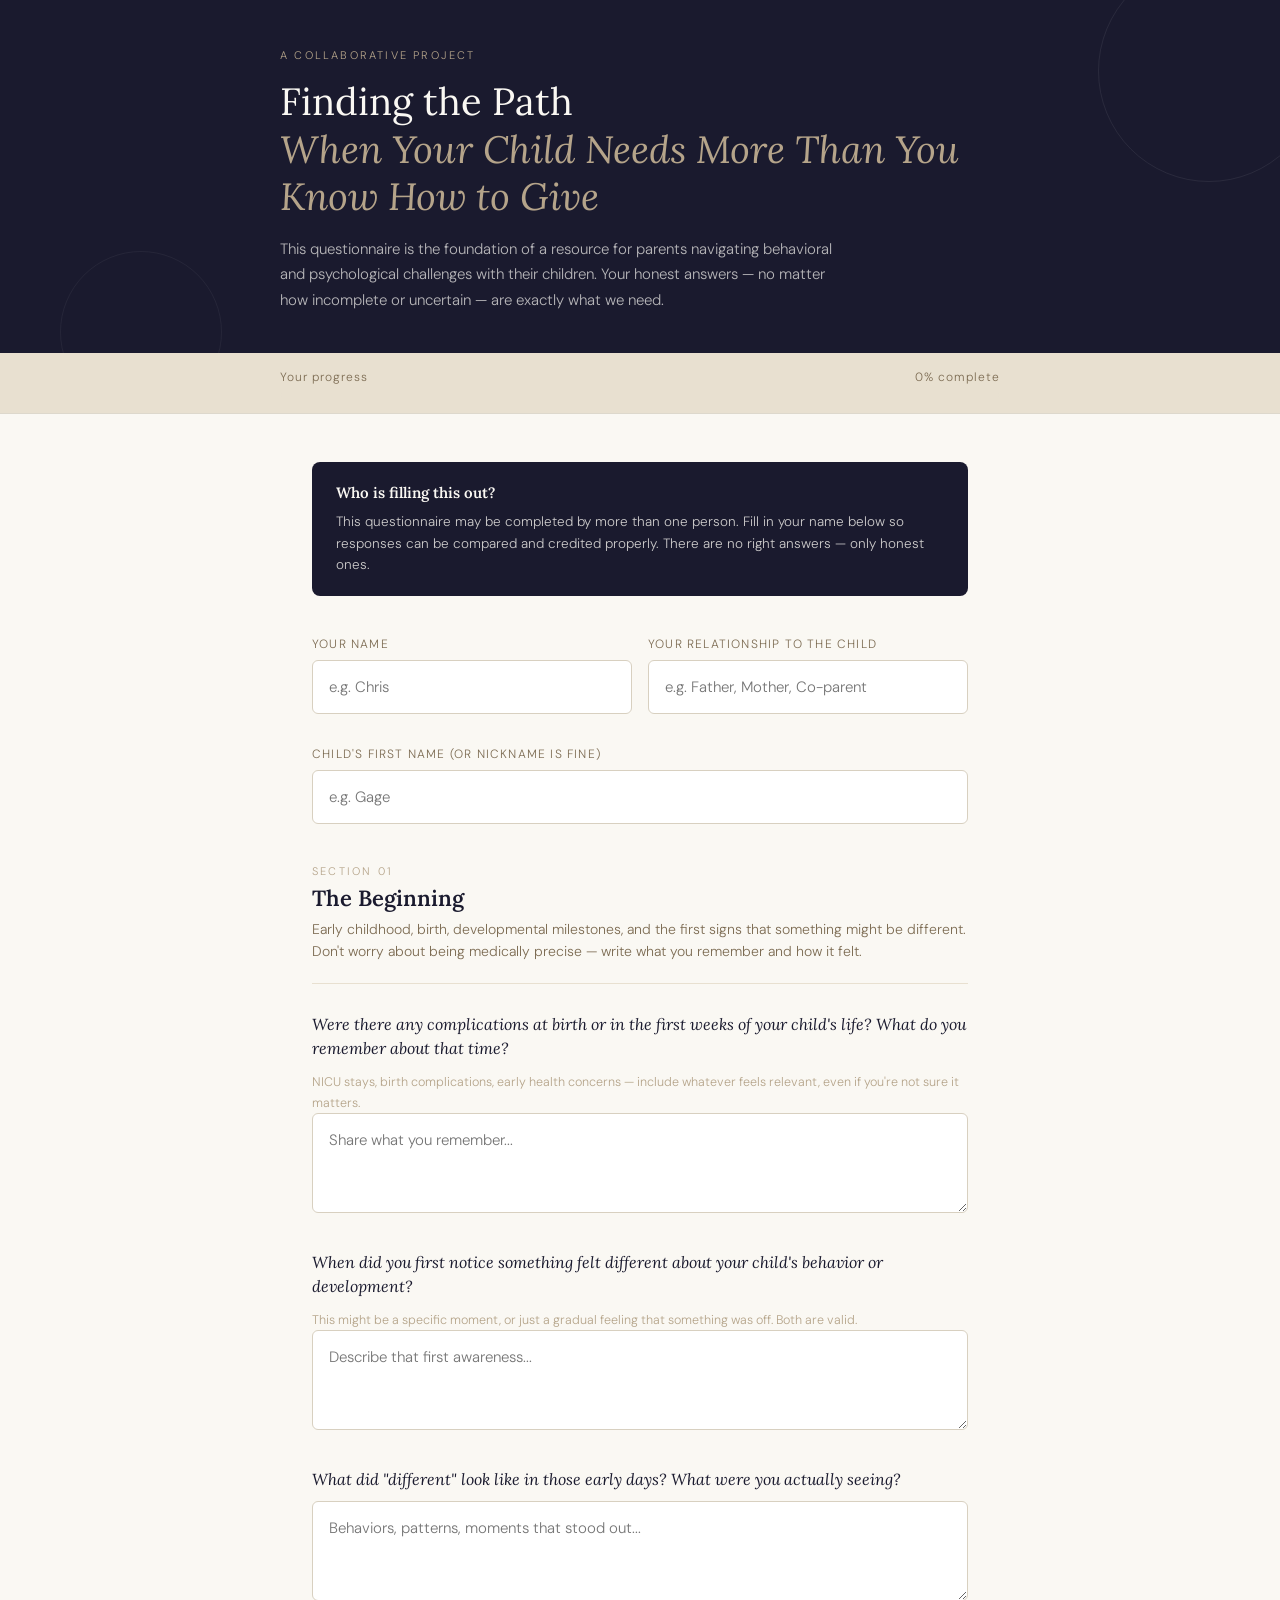
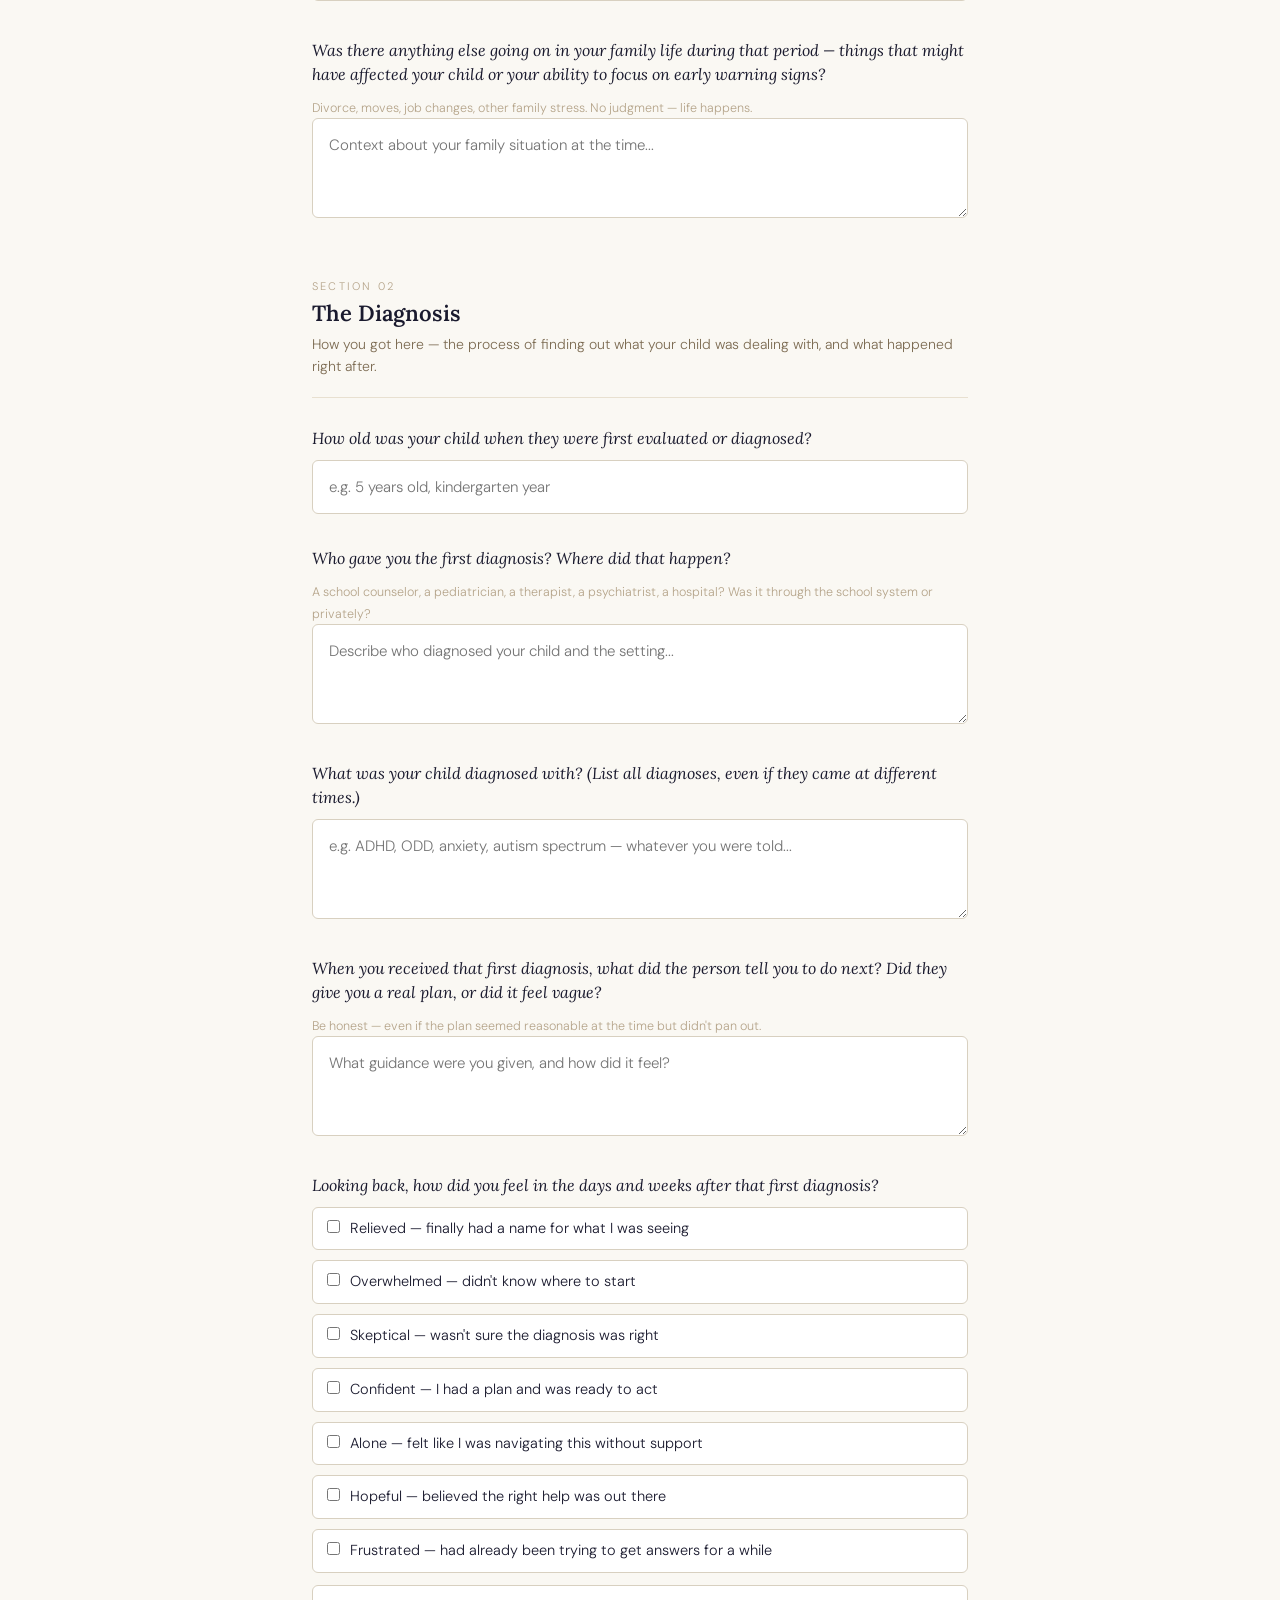
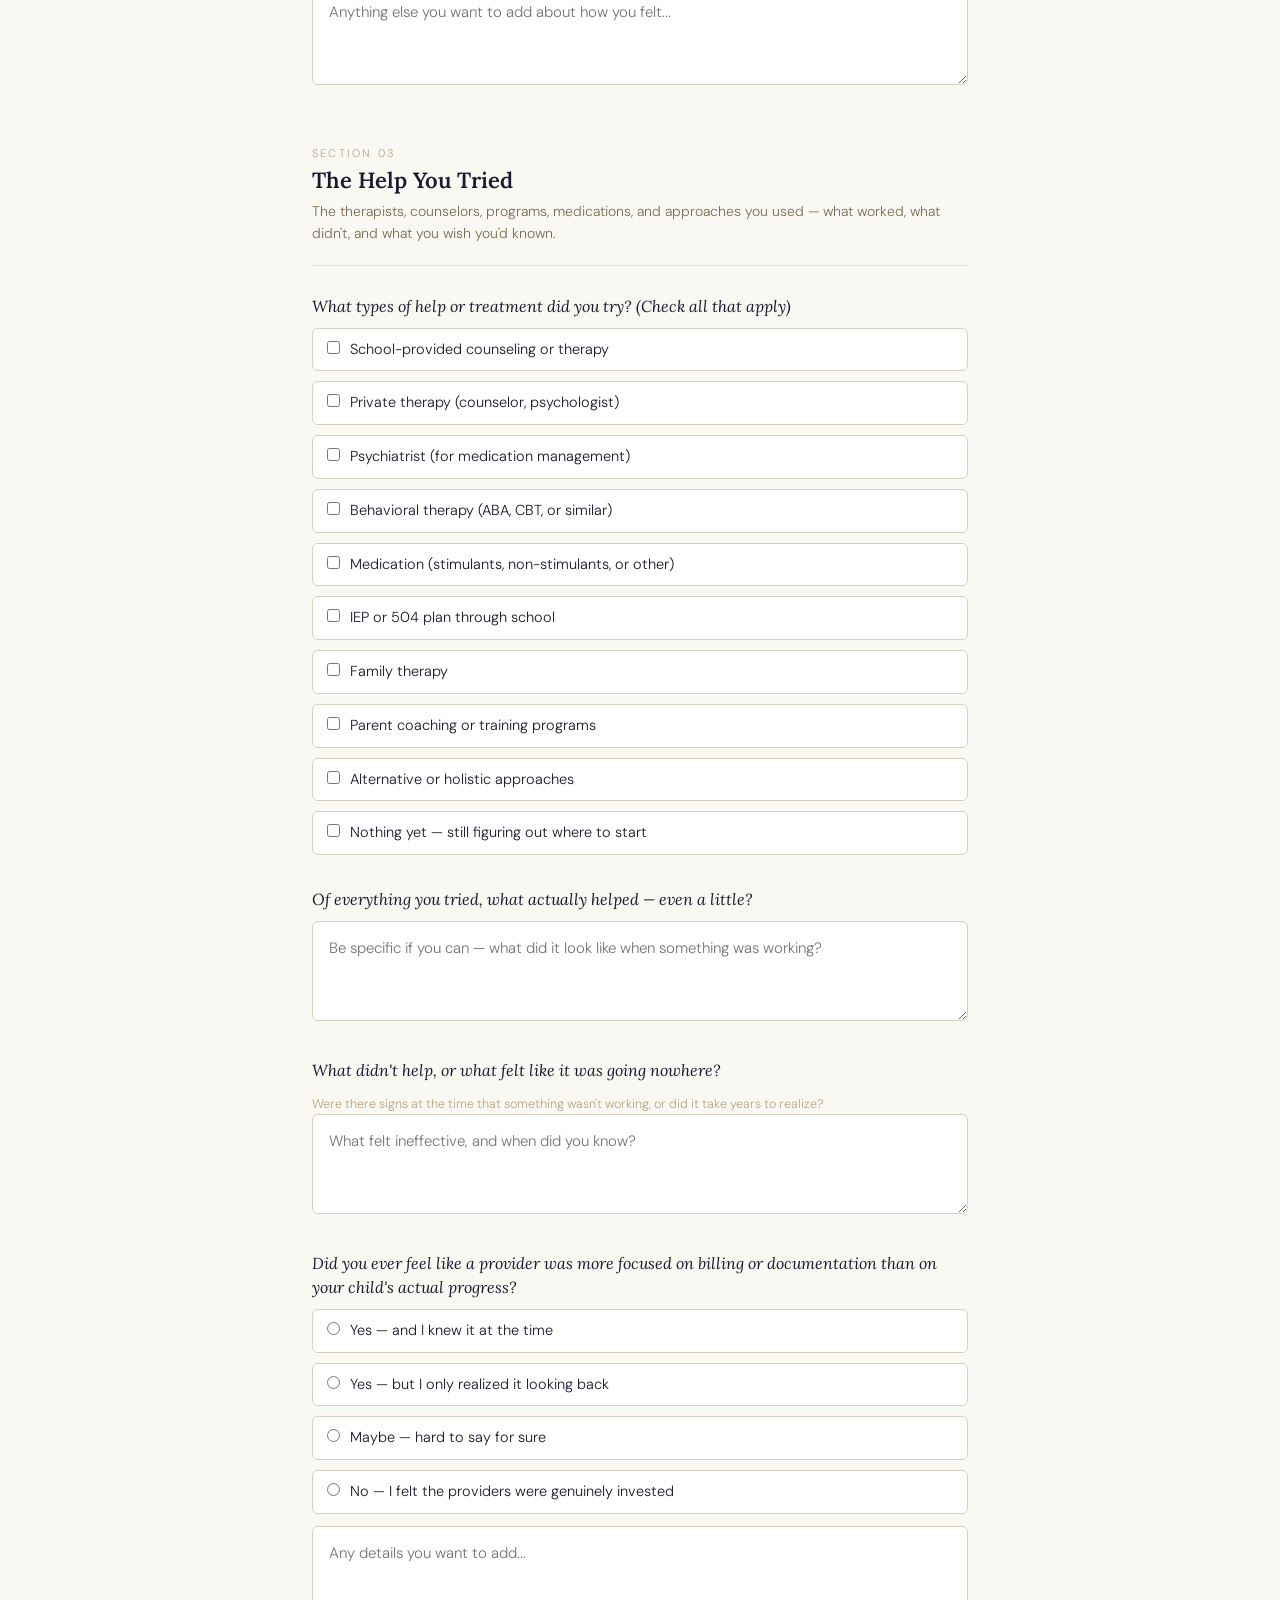
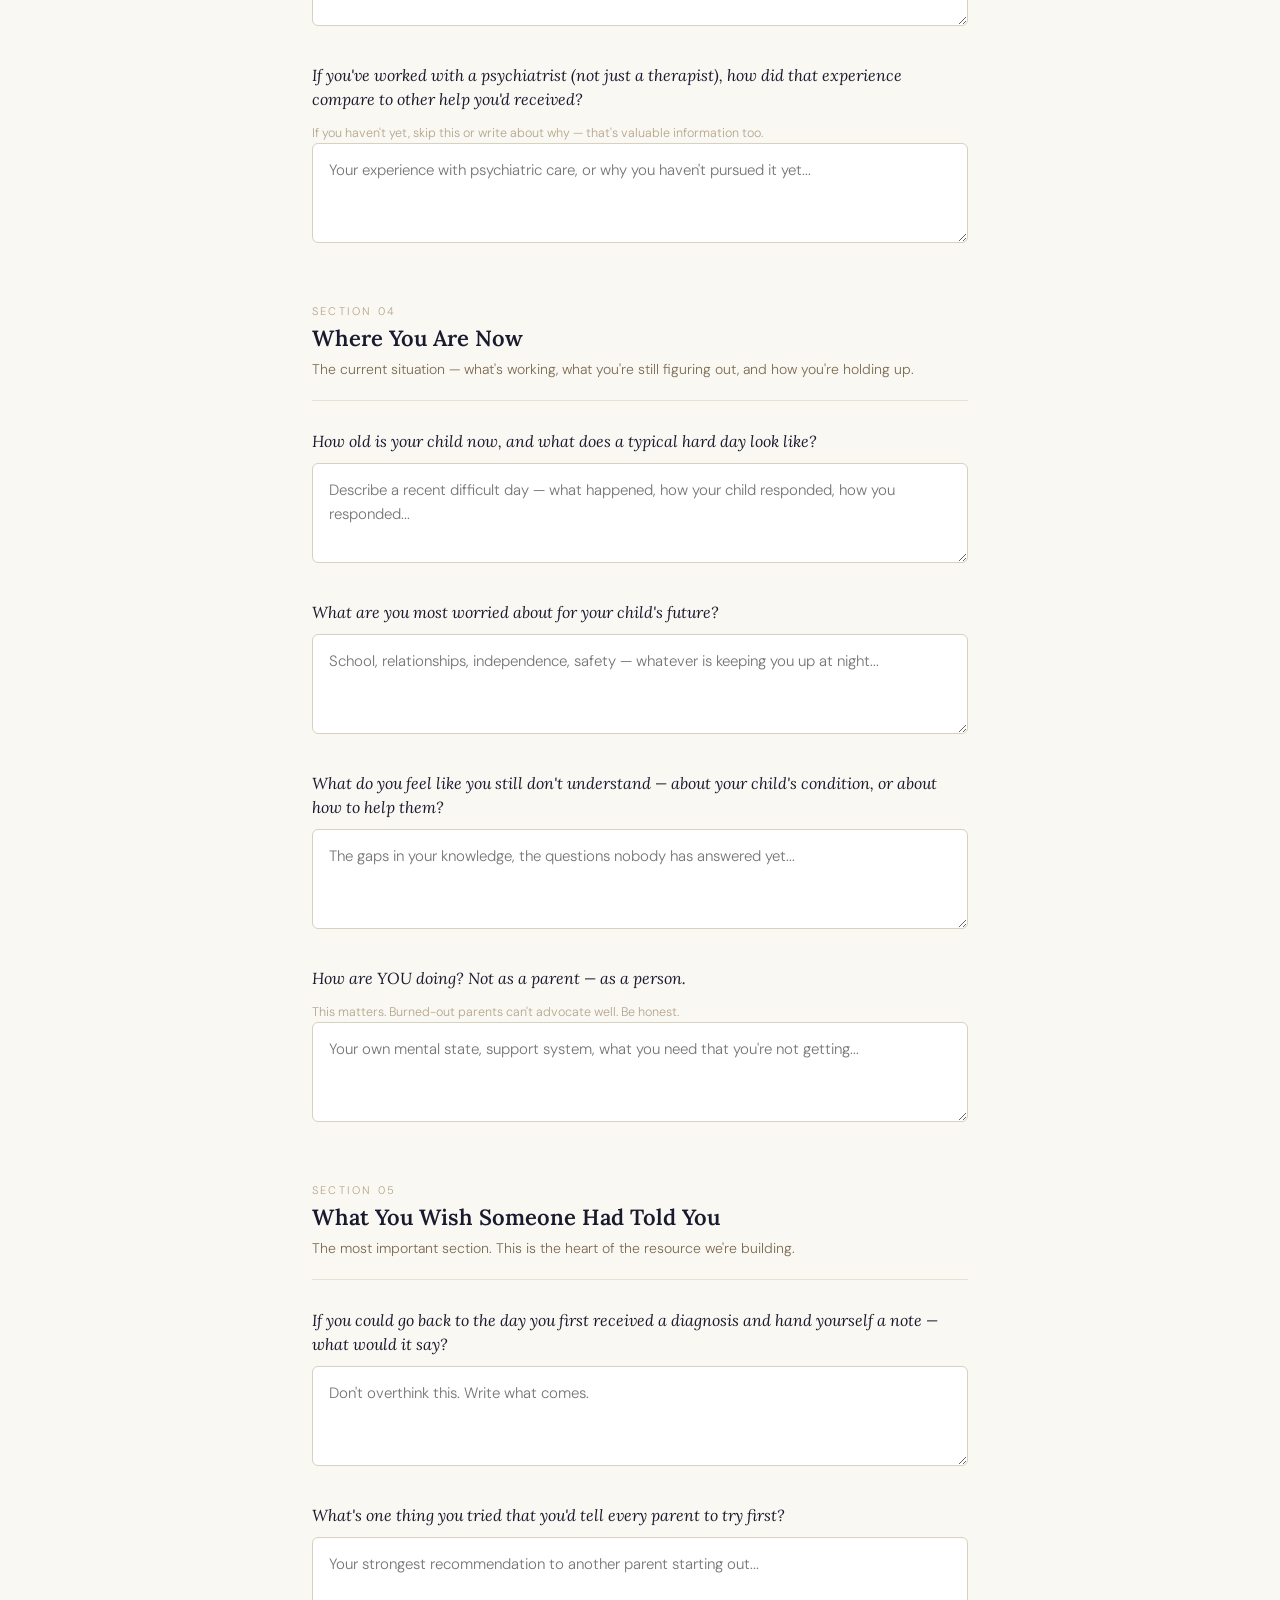
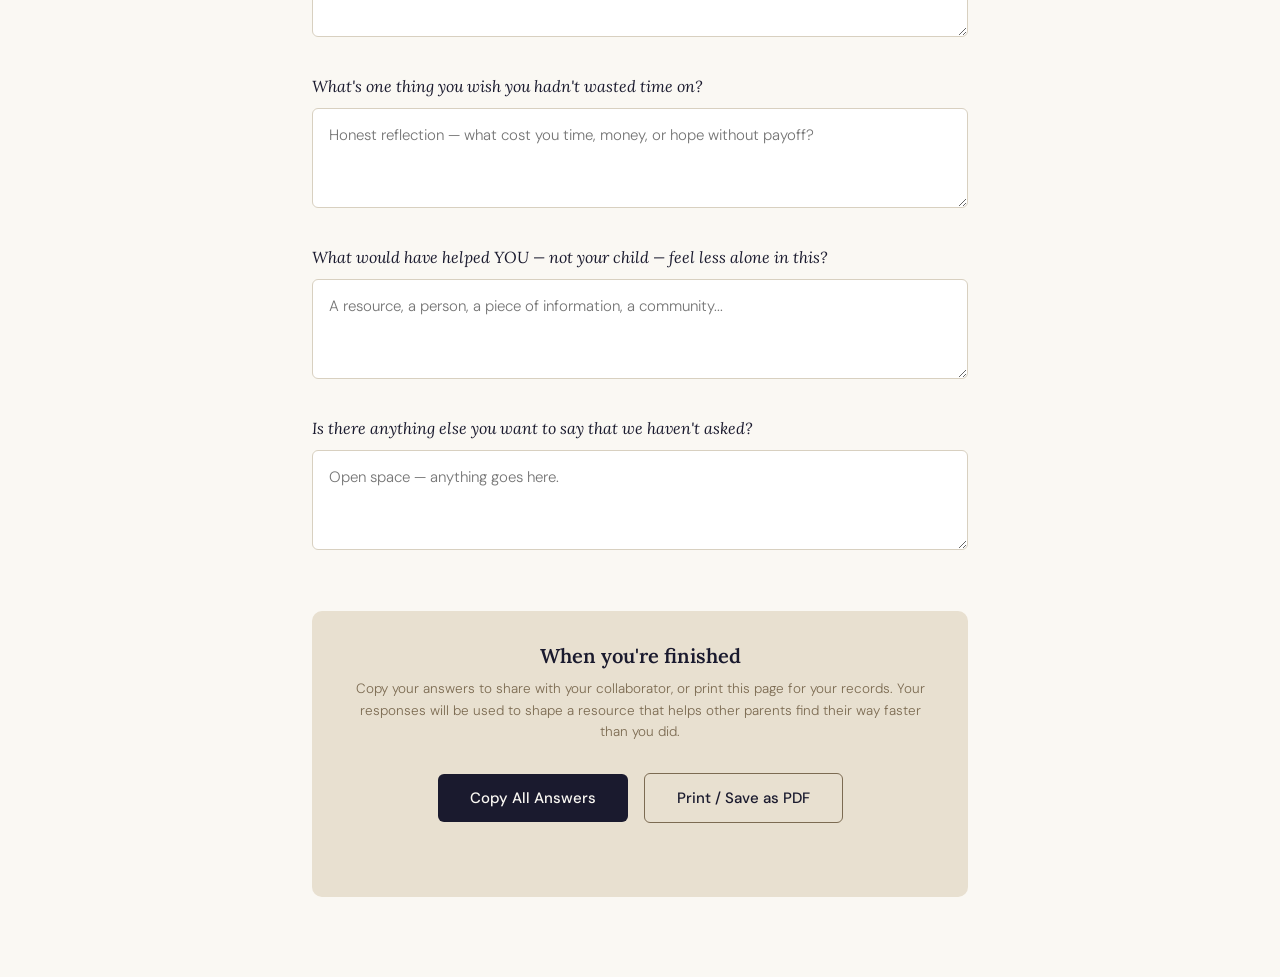
==== index.html @ 61ed4e49 "Add files via upload" ====
<!DOCTYPE html>
<html lang="en">
<head>
<meta charset="UTF-8">
<meta name="viewport" content="width=device-width, initial-scale=1.0">
<title>Finding the Path — Parent Questionnaire</title>
<link href="https://fonts.googleapis.com/css2?family=Lora:ital,wght@0,400;0,600;1,400&family=DM+Sans:wght@300;400;500&display=swap" rel="stylesheet">
<style>
  :root {
    --ink: #1a1a2e;
    --paper: #faf8f3;
    --warm: #e8e0d0;
    --accent: #7c6b52;
    --accent-light: #b5a48a;
    --soft-red: #c0614a;
    --progress-bg: #e8e0d0;
    --progress-fill: #7c6b52;
  }

  * { box-sizing: border-box; margin: 0; padding: 0; }

  body {
    background: var(--paper);
    color: var(--ink);
    font-family: 'DM Sans', sans-serif;
    font-weight: 300;
    min-height: 100vh;
    padding: 0 0 80px;
  }

  /* Header */
  .site-header {
    background: var(--ink);
    color: var(--paper);
    padding: 48px 32px 40px;
    position: relative;
    overflow: hidden;
  }
  .site-header::before {
    content: '';
    position: absolute;
    top: -40px; right: -40px;
    width: 220px; height: 220px;
    border-radius: 50%;
    border: 1px solid rgba(255,255,255,0.07);
  }
  .site-header::after {
    content: '';
    position: absolute;
    bottom: -60px; left: 60px;
    width: 160px; height: 160px;
    border-radius: 50%;
    border: 1px solid rgba(255,255,255,0.05);
  }
  .header-inner { max-width: 720px; margin: 0 auto; position: relative; z-index: 1; }
  .header-label {
    font-size: 11px;
    letter-spacing: 0.2em;
    text-transform: uppercase;
    color: var(--accent-light);
    margin-bottom: 16px;
  }
  .header-title {
    font-family: 'Lora', serif;
    font-size: clamp(26px, 5vw, 38px);
    font-weight: 400;
    line-height: 1.25;
    margin-bottom: 16px;
  }
  .header-title em {
    font-style: italic;
    color: var(--accent-light);
  }
  .header-desc {
    font-size: 15px;
    line-height: 1.7;
    color: rgba(250,248,243,0.7);
    max-width: 560px;
  }

  /* Progress bar */
  .progress-wrap {
    background: var(--warm);
    padding: 16px 32px;
    border-bottom: 1px solid #ddd8cc;
    position: sticky;
    top: 0;
    z-index: 10;
  }
  .progress-inner { max-width: 720px; margin: 0 auto; }
  .progress-label {
    font-size: 12px;
    letter-spacing: 0.08em;
    color: var(--accent);
    margin-bottom: 8px;
    display: flex;
    justify-content: space-between;
  }
  .progress-bar {
    height: 4px;
    background: var(--progress-bg);
    border-radius: 4px;
    overflow: hidden;
  }
  .progress-fill {
    height: 100%;
    background: var(--progress-fill);
    border-radius: 4px;
    transition: width 0.4s ease;
    width: 0%;
  }

  /* Main layout */
  .main { max-width: 720px; margin: 0 auto; padding: 48px 32px 0; }

  /* Section */
  .section {
    margin-bottom: 56px;
  }
  .section-number {
    font-size: 11px;
    letter-spacing: 0.2em;
    text-transform: uppercase;
    color: var(--accent-light);
    margin-bottom: 6px;
  }
  .section-title {
    font-family: 'Lora', serif;
    font-size: 22px;
    font-weight: 600;
    color: var(--ink);
    margin-bottom: 6px;
  }
  .section-desc {
    font-size: 14px;
    color: var(--accent);
    line-height: 1.6;
    margin-bottom: 28px;
    padding-bottom: 20px;
    border-bottom: 1px solid var(--warm);
  }

  /* Question */
  .question {
    margin-bottom: 32px;
  }
  .question-label {
    font-family: 'Lora', serif;
    font-size: 16px;
    font-style: italic;
    color: var(--ink);
    line-height: 1.5;
    margin-bottom: 10px;
    display: block;
  }
  .question-hint {
    font-size: 12.5px;
    color: var(--accent-light);
    margin-bottom: 10px;
    line-height: 1.5;
  }

  textarea, input[type="text"], select {
    width: 100%;
    background: white;
    border: 1px solid #d8d0c0;
    border-radius: 6px;
    padding: 14px 16px;
    font-family: 'DM Sans', sans-serif;
    font-size: 15px;
    font-weight: 300;
    color: var(--ink);
    line-height: 1.6;
    transition: border-color 0.2s, box-shadow 0.2s;
    outline: none;
    resize: vertical;
  }
  textarea:focus, input[type="text"]:focus, select:focus {
    border-color: var(--accent);
    box-shadow: 0 0 0 3px rgba(124,107,82,0.12);
  }
  textarea { min-height: 100px; }

  .radio-group, .check-group {
    display: flex;
    flex-direction: column;
    gap: 10px;
  }
  .radio-group label, .check-group label {
    display: flex;
    align-items: flex-start;
    gap: 10px;
    font-size: 14.5px;
    line-height: 1.5;
    cursor: pointer;
    color: var(--ink);
    padding: 10px 14px;
    border: 1px solid #d8d0c0;
    border-radius: 6px;
    background: white;
    transition: border-color 0.2s, background 0.2s;
  }
  .radio-group label:hover, .check-group label:hover {
    border-color: var(--accent);
    background: #fdf9f4;
  }
  .radio-group input, .check-group input {
    margin-top: 2px;
    accent-color: var(--accent);
    flex-shrink: 0;
    width: auto;
  }

  /* Who fills this out */
  .respondent-banner {
    background: var(--ink);
    color: var(--paper);
    border-radius: 8px;
    padding: 20px 24px;
    margin-bottom: 40px;
  }
  .respondent-banner p {
    font-size: 13.5px;
    line-height: 1.6;
    opacity: 0.8;
    margin-top: 8px;
  }
  .respondent-banner strong {
    font-size: 15px;
    font-family: 'Lora', serif;
    font-weight: 600;
    opacity: 1;
  }

  /* Divider */
  .divider {
    border: none;
    border-top: 1px solid var(--warm);
    margin: 40px 0;
  }

  /* Submit area */
  .submit-area {
    background: var(--warm);
    border-radius: 10px;
    padding: 32px;
    text-align: center;
    margin-top: 48px;
  }
  .submit-area h3 {
    font-family: 'Lora', serif;
    font-size: 20px;
    margin-bottom: 10px;
    font-weight: 600;
  }
  .submit-area p {
    font-size: 13.5px;
    color: var(--accent);
    line-height: 1.6;
    margin-bottom: 24px;
  }
  .btn-copy {
    background: var(--ink);
    color: var(--paper);
    border: none;
    border-radius: 6px;
    padding: 14px 32px;
    font-family: 'DM Sans', sans-serif;
    font-size: 15px;
    font-weight: 500;
    cursor: pointer;
    transition: opacity 0.2s;
    margin: 6px;
  }
  .btn-copy:hover { opacity: 0.85; }
  .btn-print {
    background: transparent;
    color: var(--ink);
    border: 1px solid var(--accent);
    border-radius: 6px;
    padding: 14px 32px;
    font-family: 'DM Sans', sans-serif;
    font-size: 15px;
    font-weight: 500;
    cursor: pointer;
    transition: background 0.2s;
    margin: 6px;
  }
  .btn-print:hover { background: var(--warm); }

  .copy-status {
    margin-top: 16px;
    font-size: 13px;
    color: var(--accent);
    min-height: 20px;
    transition: opacity 0.3s;
  }

  /* Name field at top */
  .name-row {
    display: grid;
    grid-template-columns: 1fr 1fr;
    gap: 16px;
    margin-bottom: 32px;
  }
  @media (max-width: 540px) {
    .name-row { grid-template-columns: 1fr; }
    .site-header, .main { padding-left: 20px; padding-right: 20px; }
    .progress-wrap { padding-left: 20px; padding-right: 20px; }
  }

  .field-label {
    font-size: 12px;
    letter-spacing: 0.1em;
    text-transform: uppercase;
    color: var(--accent);
    margin-bottom: 8px;
    display: block;
  }

  @media print {
    .progress-wrap, .submit-area, .btn-copy, .btn-print { display: none; }
    body { background: white; }
    textarea, input, select { border: 1px solid #ccc; }
  }
</style>
</head>
<body>

<header class="site-header">
  <div class="header-inner">
    <div class="header-label">A collaborative project</div>
    <h1 class="header-title">Finding the Path<br><em>When Your Child Needs More Than You Know How to Give</em></h1>
    <p class="header-desc">This questionnaire is the foundation of a resource for parents navigating behavioral and psychological challenges with their children. Your honest answers — no matter how incomplete or uncertain — are exactly what we need.</p>
  </div>
</header>

<div class="progress-wrap">
  <div class="progress-inner">
    <div class="progress-label">
      <span>Your progress</span>
      <span id="pct">0% complete</span>
    </div>
    <div class="progress-bar"><div class="progress-fill" id="progressFill"></div></div>
  </div>
</div>

<main class="main">

  <div class="respondent-banner">
    <strong>Who is filling this out?</strong>
    <p>This questionnaire may be completed by more than one person. Fill in your name below so responses can be compared and credited properly. There are no right answers — only honest ones.</p>
  </div>

  <div class="name-row">
    <div>
      <label class="field-label" for="resp-name">Your name</label>
      <input type="text" id="resp-name" placeholder="e.g. Chris">
    </div>
    <div>
      <label class="field-label" for="resp-relation">Your relationship to the child</label>
      <input type="text" id="resp-relation" placeholder="e.g. Father, Mother, Co-parent">
    </div>
  </div>
  <div style="margin-bottom: 40px;">
    <label class="field-label" for="child-name">Child's first name (or nickname is fine)</label>
    <input type="text" id="child-name" placeholder="e.g. Gage">
  </div>

  <!-- SECTION 1 -->
  <div class="section">
    <div class="section-number">Section 01</div>
    <div class="section-title">The Beginning</div>
    <div class="section-desc">Early childhood, birth, developmental milestones, and the first signs that something might be different. Don't worry about being medically precise — write what you remember and how it felt.</div>

    <div class="question">
      <label class="question-label">Were there any complications at birth or in the first weeks of your child's life? What do you remember about that time?</label>
      <span class="question-hint">NICU stays, birth complications, early health concerns — include whatever feels relevant, even if you're not sure it matters.</span>
      <textarea placeholder="Share what you remember..."></textarea>
    </div>

    <div class="question">
      <label class="question-label">When did you first notice something felt different about your child's behavior or development?</label>
      <span class="question-hint">This might be a specific moment, or just a gradual feeling that something was off. Both are valid.</span>
      <textarea placeholder="Describe that first awareness..."></textarea>
    </div>

    <div class="question">
      <label class="question-label">What did "different" look like in those early days? What were you actually seeing?</label>
      <textarea placeholder="Behaviors, patterns, moments that stood out..."></textarea>
    </div>

    <div class="question">
      <label class="question-label">Was there anything else going on in your family life during that period — things that might have affected your child or your ability to focus on early warning signs?</label>
      <span class="question-hint">Divorce, moves, job changes, other family stress. No judgment — life happens.</span>
      <textarea placeholder="Context about your family situation at the time..."></textarea>
    </div>
  </div>

  <!-- SECTION 2 -->
  <div class="section">
    <div class="section-number">Section 02</div>
    <div class="section-title">The Diagnosis</div>
    <div class="section-desc">How you got here — the process of finding out what your child was dealing with, and what happened right after.</div>

    <div class="question">
      <label class="question-label">How old was your child when they were first evaluated or diagnosed?</label>
      <input type="text" placeholder="e.g. 5 years old, kindergarten year">
    </div>

    <div class="question">
      <label class="question-label">Who gave you the first diagnosis? Where did that happen?</label>
      <span class="question-hint">A school counselor, a pediatrician, a therapist, a psychiatrist, a hospital? Was it through the school system or privately?</span>
      <textarea placeholder="Describe who diagnosed your child and the setting..."></textarea>
    </div>

    <div class="question">
      <label class="question-label">What was your child diagnosed with? (List all diagnoses, even if they came at different times.)</label>
      <textarea placeholder="e.g. ADHD, ODD, anxiety, autism spectrum — whatever you were told..."></textarea>
    </div>

    <div class="question">
      <label class="question-label">When you received that first diagnosis, what did the person tell you to do next? Did they give you a real plan, or did it feel vague?</label>
      <span class="question-hint">Be honest — even if the plan seemed reasonable at the time but didn't pan out.</span>
      <textarea placeholder="What guidance were you given, and how did it feel?"></textarea>
    </div>

    <div class="question">
      <label class="question-label">Looking back, how did you feel in the days and weeks after that first diagnosis?</label>
      <div class="check-group">
        <label><input type="checkbox"> Relieved — finally had a name for what I was seeing</label>
        <label><input type="checkbox"> Overwhelmed — didn't know where to start</label>
        <label><input type="checkbox"> Skeptical — wasn't sure the diagnosis was right</label>
        <label><input type="checkbox"> Confident — I had a plan and was ready to act</label>
        <label><input type="checkbox"> Alone — felt like I was navigating this without support</label>
        <label><input type="checkbox"> Hopeful — believed the right help was out there</label>
        <label><input type="checkbox"> Frustrated — had already been trying to get answers for a while</label>
      </div>
      <div style="margin-top: 12px;">
        <textarea placeholder="Anything else you want to add about how you felt..."></textarea>
      </div>
    </div>
  </div>

  <!-- SECTION 3 -->
  <div class="section">
    <div class="section-number">Section 03</div>
    <div class="section-title">The Help You Tried</div>
    <div class="section-desc">The therapists, counselors, programs, medications, and approaches you used — what worked, what didn't, and what you wish you'd known.</div>

    <div class="question">
      <label class="question-label">What types of help or treatment did you try? (Check all that apply)</label>
      <div class="check-group">
        <label><input type="checkbox"> School-provided counseling or therapy</label>
        <label><input type="checkbox"> Private therapy (counselor, psychologist)</label>
        <label><input type="checkbox"> Psychiatrist (for medication management)</label>
        <label><input type="checkbox"> Behavioral therapy (ABA, CBT, or similar)</label>
        <label><input type="checkbox"> Medication (stimulants, non-stimulants, or other)</label>
        <label><input type="checkbox"> IEP or 504 plan through school</label>
        <label><input type="checkbox"> Family therapy</label>
        <label><input type="checkbox"> Parent coaching or training programs</label>
        <label><input type="checkbox"> Alternative or holistic approaches</label>
        <label><input type="checkbox"> Nothing yet — still figuring out where to start</label>
      </div>
    </div>

    <div class="question">
      <label class="question-label">Of everything you tried, what actually helped — even a little?</label>
      <textarea placeholder="Be specific if you can — what did it look like when something was working?"></textarea>
    </div>

    <div class="question">
      <label class="question-label">What didn't help, or what felt like it was going nowhere?</label>
      <span class="question-hint">Were there signs at the time that something wasn't working, or did it take years to realize?</span>
      <textarea placeholder="What felt ineffective, and when did you know?"></textarea>
    </div>

    <div class="question">
      <label class="question-label">Did you ever feel like a provider was more focused on billing or documentation than on your child's actual progress?</label>
      <div class="radio-group">
        <label><input type="radio" name="billing"> Yes — and I knew it at the time</label>
        <label><input type="radio" name="billing"> Yes — but I only realized it looking back</label>
        <label><input type="radio" name="billing"> Maybe — hard to say for sure</label>
        <label><input type="radio" name="billing"> No — I felt the providers were genuinely invested</label>
      </div>
      <div style="margin-top: 12px;">
        <textarea placeholder="Any details you want to add..."></textarea>
      </div>
    </div>

    <div class="question">
      <label class="question-label">If you've worked with a psychiatrist (not just a therapist), how did that experience compare to other help you'd received?</label>
      <span class="question-hint">If you haven't yet, skip this or write about why — that's valuable information too.</span>
      <textarea placeholder="Your experience with psychiatric care, or why you haven't pursued it yet..."></textarea>
    </div>
  </div>

  <!-- SECTION 4 -->
  <div class="section">
    <div class="section-number">Section 04</div>
    <div class="section-title">Where You Are Now</div>
    <div class="section-desc">The current situation — what's working, what you're still figuring out, and how you're holding up.</div>

    <div class="question">
      <label class="question-label">How old is your child now, and what does a typical hard day look like?</label>
      <textarea placeholder="Describe a recent difficult day — what happened, how your child responded, how you responded..."></textarea>
    </div>

    <div class="question">
      <label class="question-label">What are you most worried about for your child's future?</label>
      <textarea placeholder="School, relationships, independence, safety — whatever is keeping you up at night..."></textarea>
    </div>

    <div class="question">
      <label class="question-label">What do you feel like you still don't understand — about your child's condition, or about how to help them?</label>
      <textarea placeholder="The gaps in your knowledge, the questions nobody has answered yet..."></textarea>
    </div>

    <div class="question">
      <label class="question-label">How are YOU doing? Not as a parent — as a person.</label>
      <span class="question-hint">This matters. Burned-out parents can't advocate well. Be honest.</span>
      <textarea placeholder="Your own mental state, support system, what you need that you're not getting..."></textarea>
    </div>
  </div>

  <!-- SECTION 5 -->
  <div class="section">
    <div class="section-number">Section 05</div>
    <div class="section-title">What You Wish Someone Had Told You</div>
    <div class="section-desc">The most important section. This is the heart of the resource we're building.</div>

    <div class="question">
      <label class="question-label">If you could go back to the day you first received a diagnosis and hand yourself a note — what would it say?</label>
      <textarea placeholder="Don't overthink this. Write what comes."></textarea>
    </div>

    <div class="question">
      <label class="question-label">What's one thing you tried that you'd tell every parent to try first?</label>
      <textarea placeholder="Your strongest recommendation to another parent starting out..."></textarea>
    </div>

    <div class="question">
      <label class="question-label">What's one thing you wish you hadn't wasted time on?</label>
      <textarea placeholder="Honest reflection — what cost you time, money, or hope without payoff?"></textarea>
    </div>

    <div class="question">
      <label class="question-label">What would have helped YOU — not your child — feel less alone in this?</label>
      <textarea placeholder="A resource, a person, a piece of information, a community..."></textarea>
    </div>

    <div class="question">
      <label class="question-label">Is there anything else you want to say that we haven't asked?</label>
      <textarea placeholder="Open space — anything goes here."></textarea>
    </div>
  </div>

  <!-- Submit -->
  <div class="submit-area">
    <h3>When you're finished</h3>
    <p>Copy your answers to share with your collaborator, or print this page for your records. Your responses will be used to shape a resource that helps other parents find their way faster than you did.</p>
    <button class="btn-copy" onclick="copyAnswers()">Copy All Answers</button>
    <button class="btn-print" onclick="window.print()">Print / Save as PDF</button>
    <div class="copy-status" id="copyStatus"></div>
  </div>

</main>

<script>
  // Progress tracking
  function updateProgress() {
    const all = document.querySelectorAll('textarea, input[type="text"]');
    let filled = 0;
    all.forEach(el => { if (el.value.trim().length > 2) filled++; });
    const checks = document.querySelectorAll('input[type="checkbox"]:checked, input[type="radio"]:checked');
    filled += checks.length;
    const total = all.length + document.querySelectorAll('input[type="checkbox"], input[type="radio"]').length * 0.2;
    const pct = Math.min(100, Math.round((filled / all.length) * 100));
    document.getElementById('progressFill').style.width = pct + '%';
    document.getElementById('pct').textContent = pct + '% complete';
  }

  document.addEventListener('input', updateProgress);
  document.addEventListener('change', updateProgress);

  // Copy answers
  function copyAnswers() {
    const name = document.getElementById('resp-name').value || 'Respondent';
    const child = document.getElementById('child-name').value || 'Child';
    let out = `FINDING THE PATH — QUESTIONNAIRE RESPONSES\n`;
    out += `Completed by: ${name} | Child: ${child}\n`;
    out += `Date: ${new Date().toLocaleDateString()}\n`;
    out += `${'─'.repeat(50)}\n\n`;

    const sections = document.querySelectorAll('.section');
    sections.forEach(sec => {
      const title = sec.querySelector('.section-title');
      if (title) out += `\n== ${title.textContent.toUpperCase()} ==\n\n`;
      const questions = sec.querySelectorAll('.question');
      questions.forEach(q => {
        const label = q.querySelector('.question-label');
        if (label) out += `Q: ${label.textContent.trim()}\n`;
        const ta = q.querySelector('textarea');
        if (ta && ta.value.trim()) out += `A: ${ta.value.trim()}\n`;
        const inp = q.querySelector('input[type="text"]');
        if (inp && inp.value.trim()) out += `A: ${inp.value.trim()}\n`;
        const checked = q.querySelectorAll('input:checked');
        if (checked.length) {
          out += `A: `;
          checked.forEach((c, i) => {
            out += (i > 0 ? ', ' : '') + c.parentElement.textContent.trim();
          });
          out += '\n';
        }
        out += '\n';
      });
    });

    navigator.clipboard.writeText(out).then(() => {
      const st = document.getElementById('copyStatus');
      st.textContent = '✓ Answers copied to clipboard. Paste into an email or document to share.';
      setTimeout(() => { st.textContent = ''; }, 5000);
    }).catch(() => {
      document.getElementById('copyStatus').textContent = 'Could not copy automatically — try printing instead.';
    });
  }
</script>
</body>
</html>
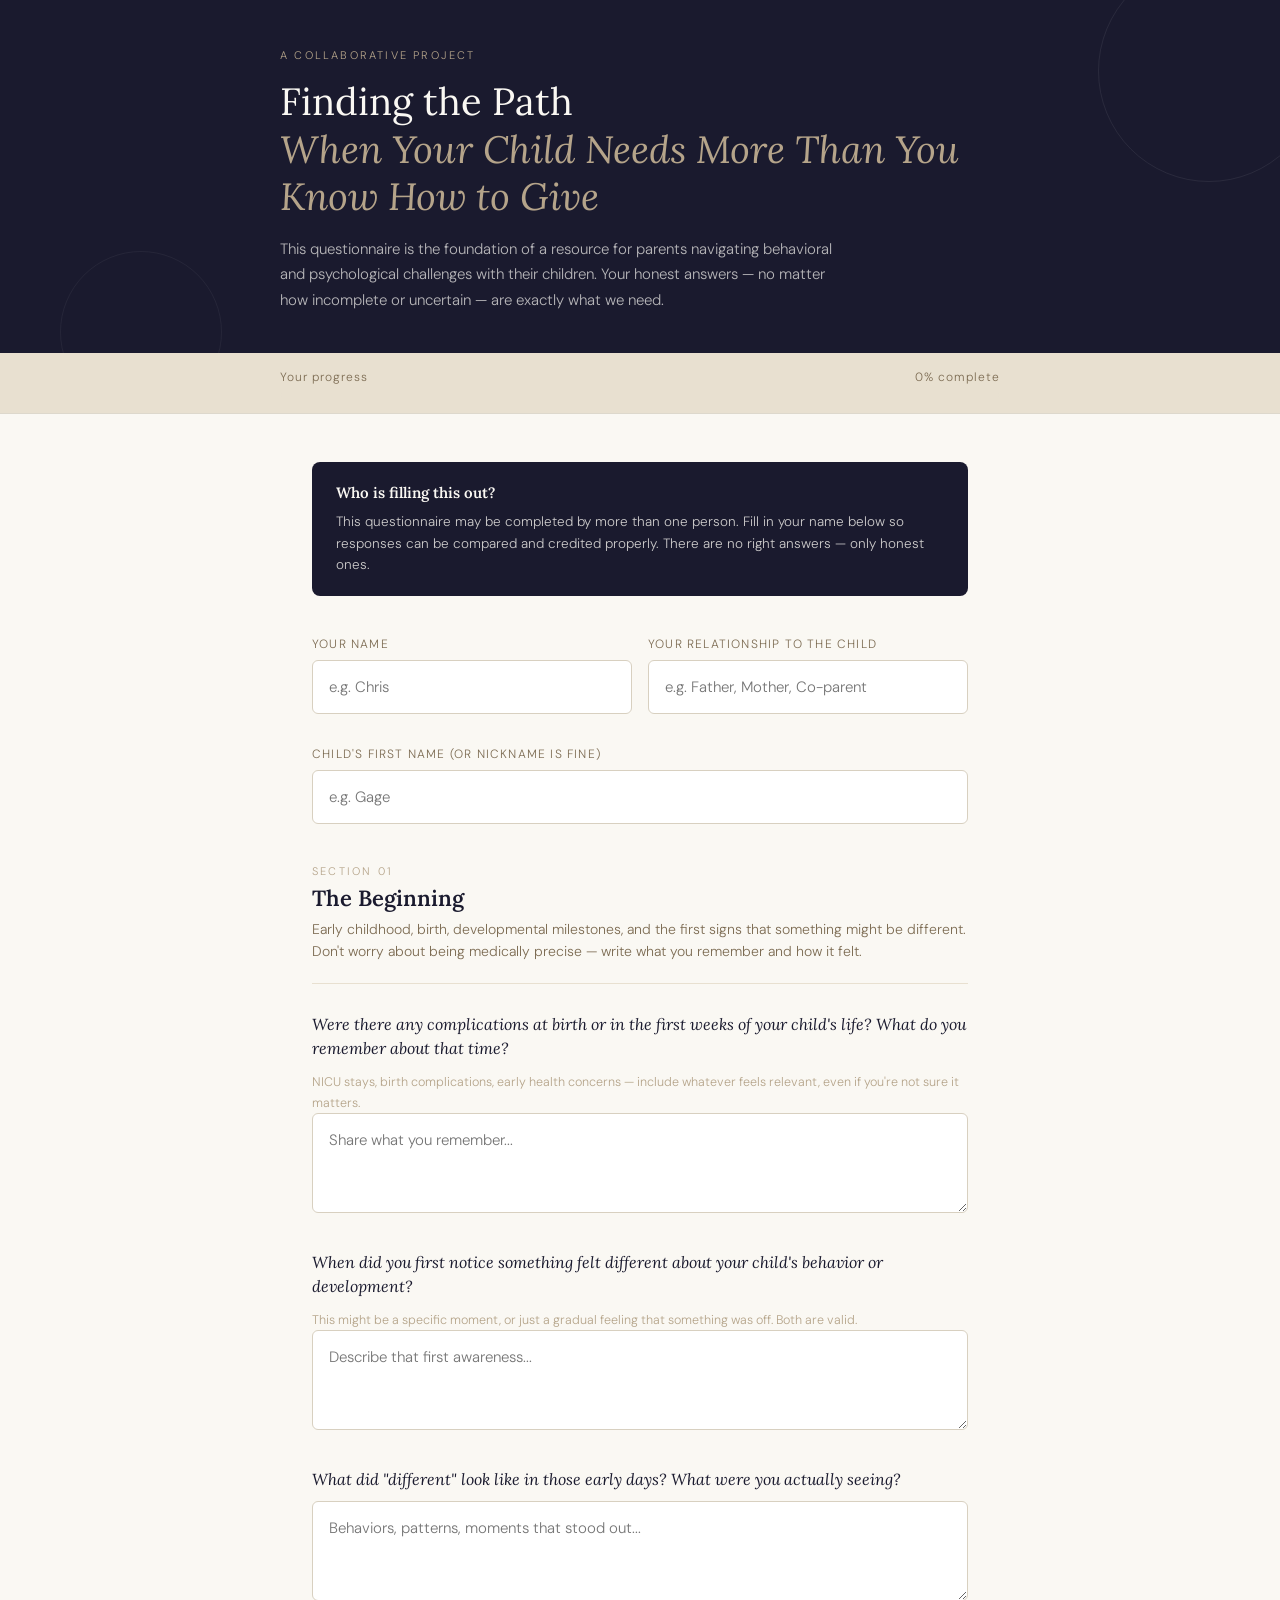
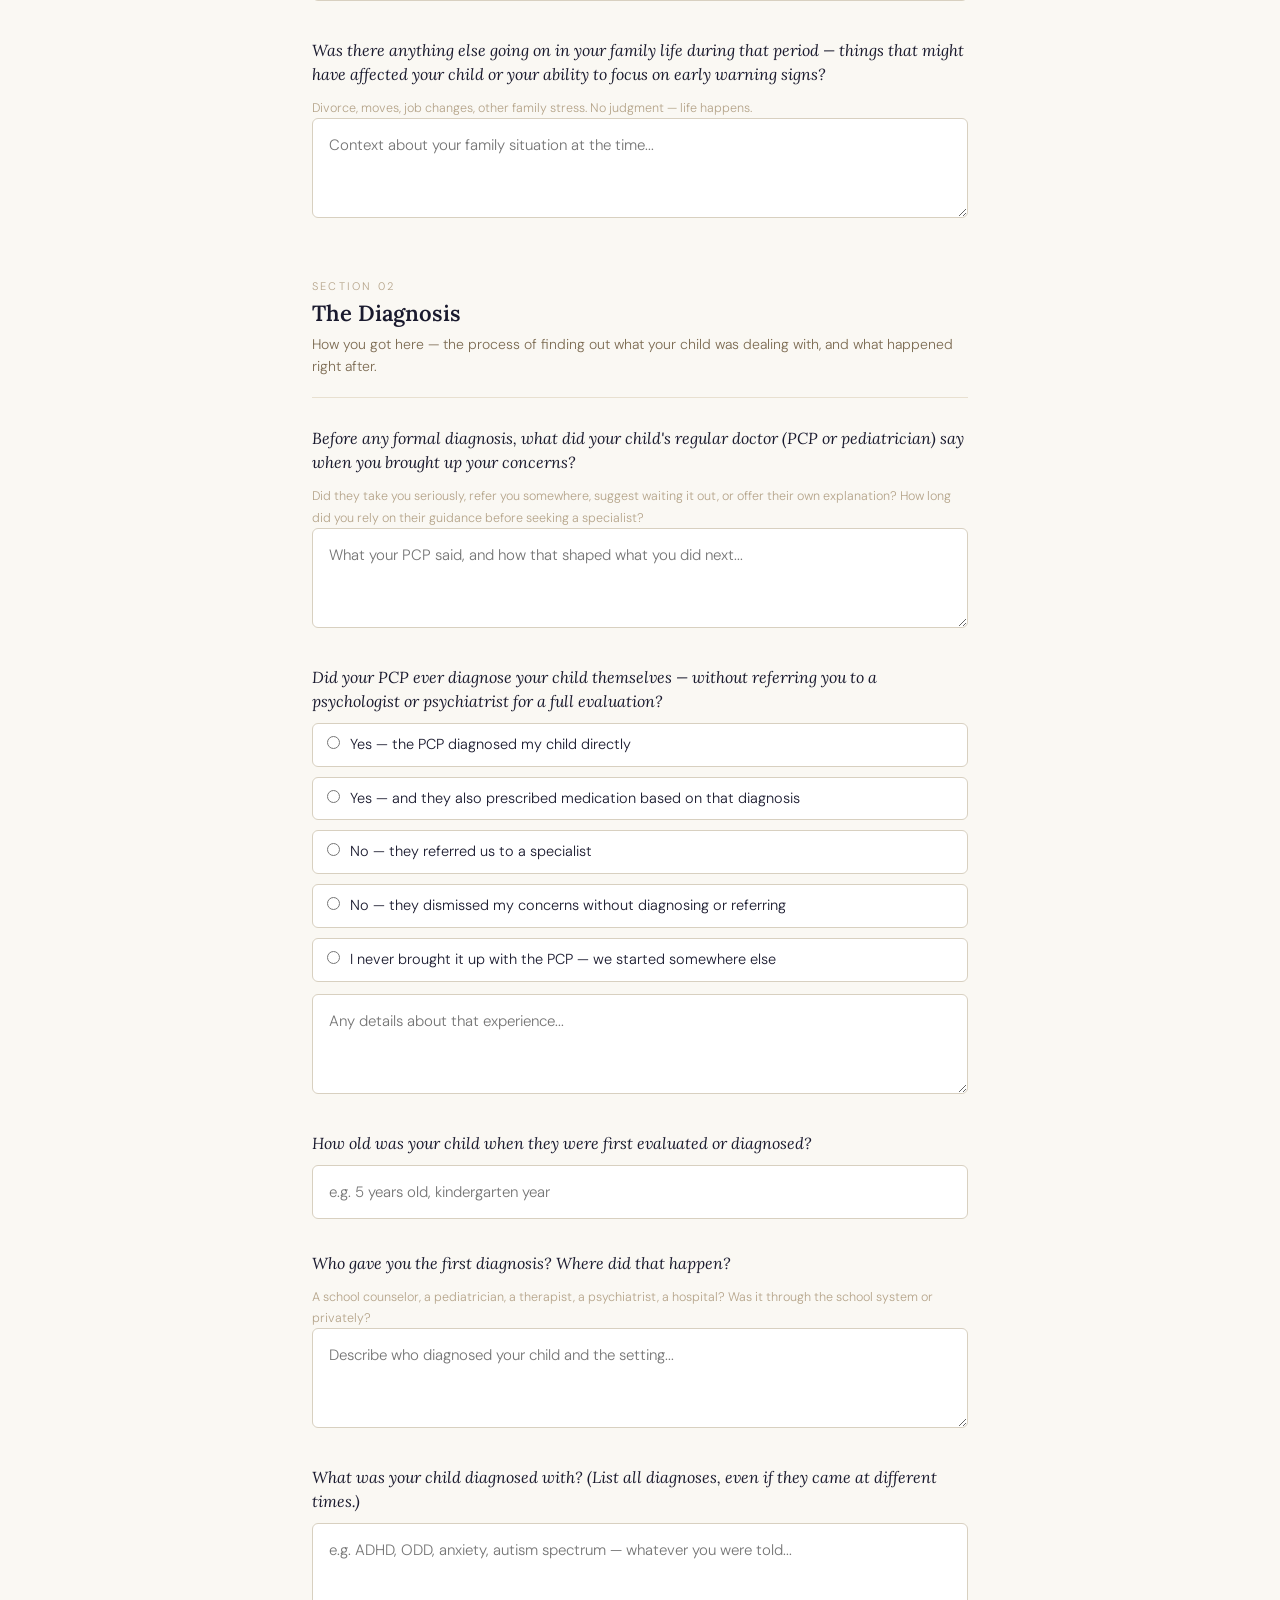
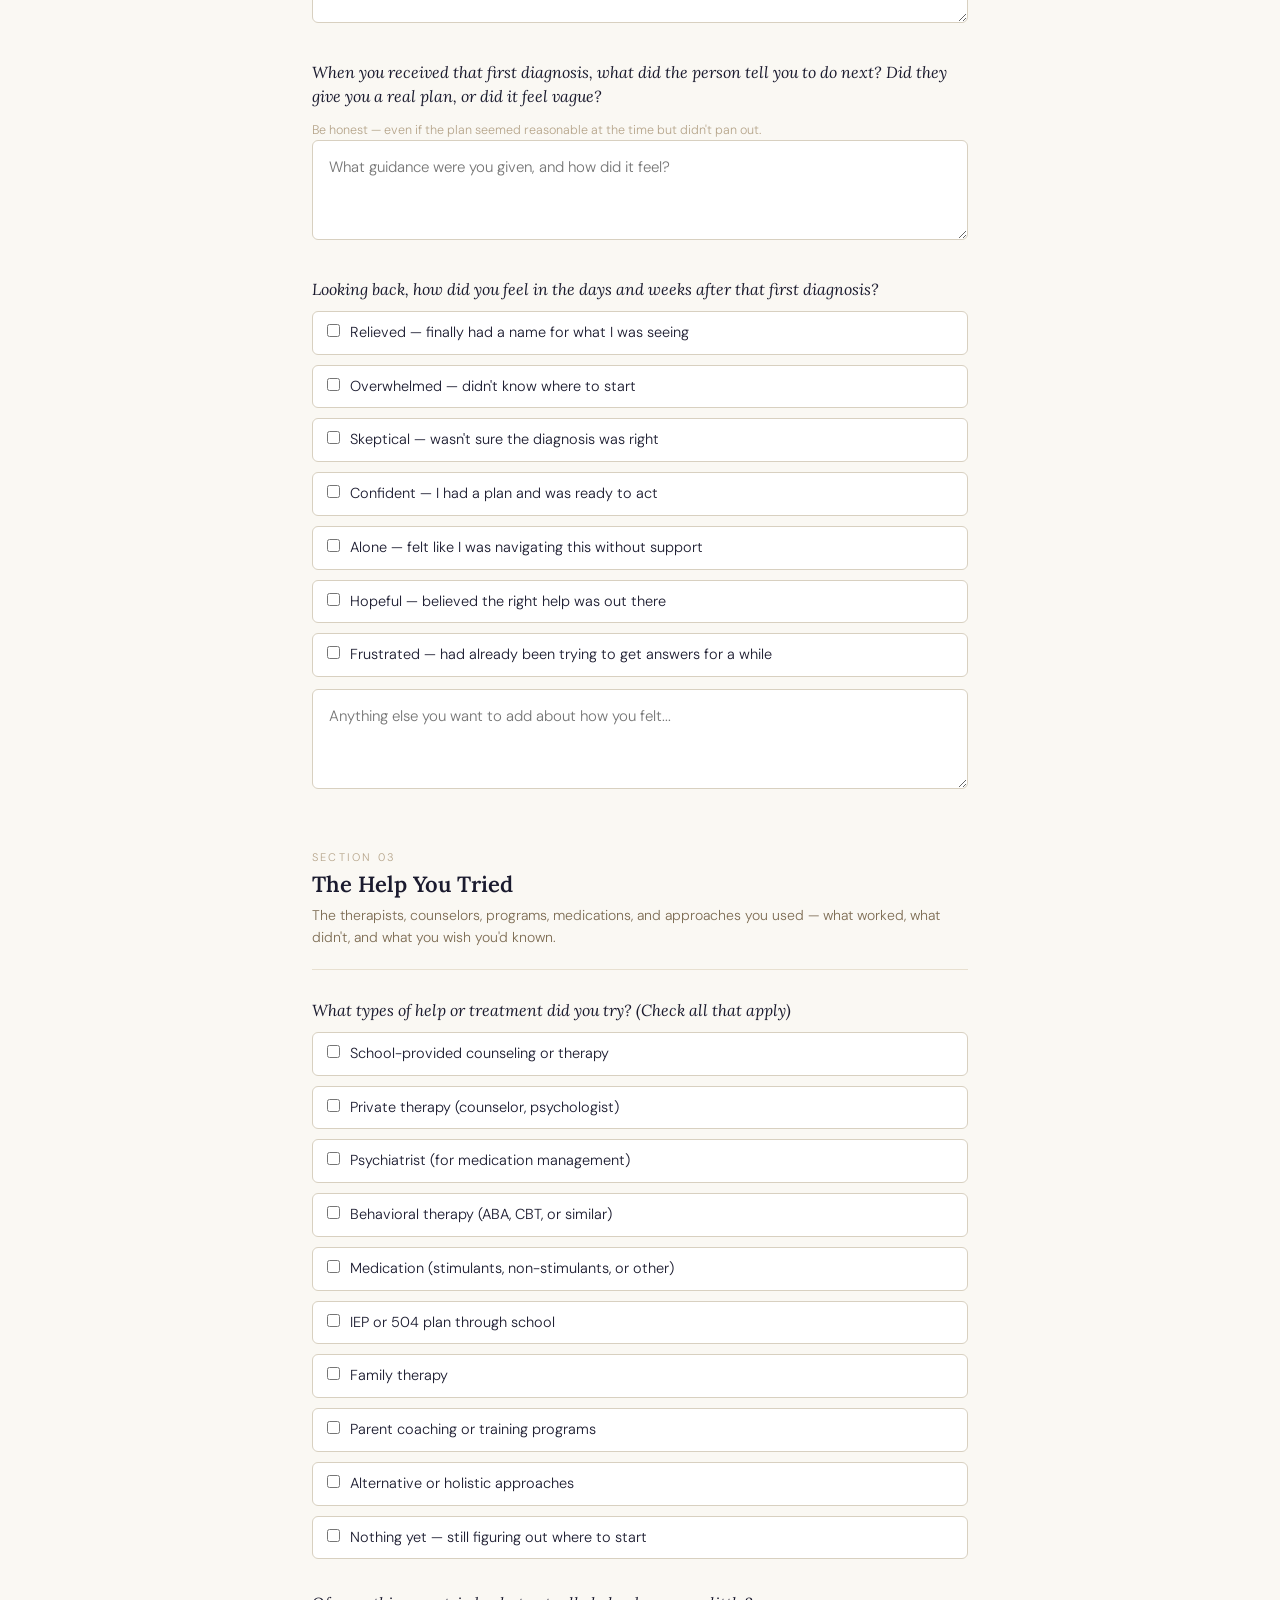
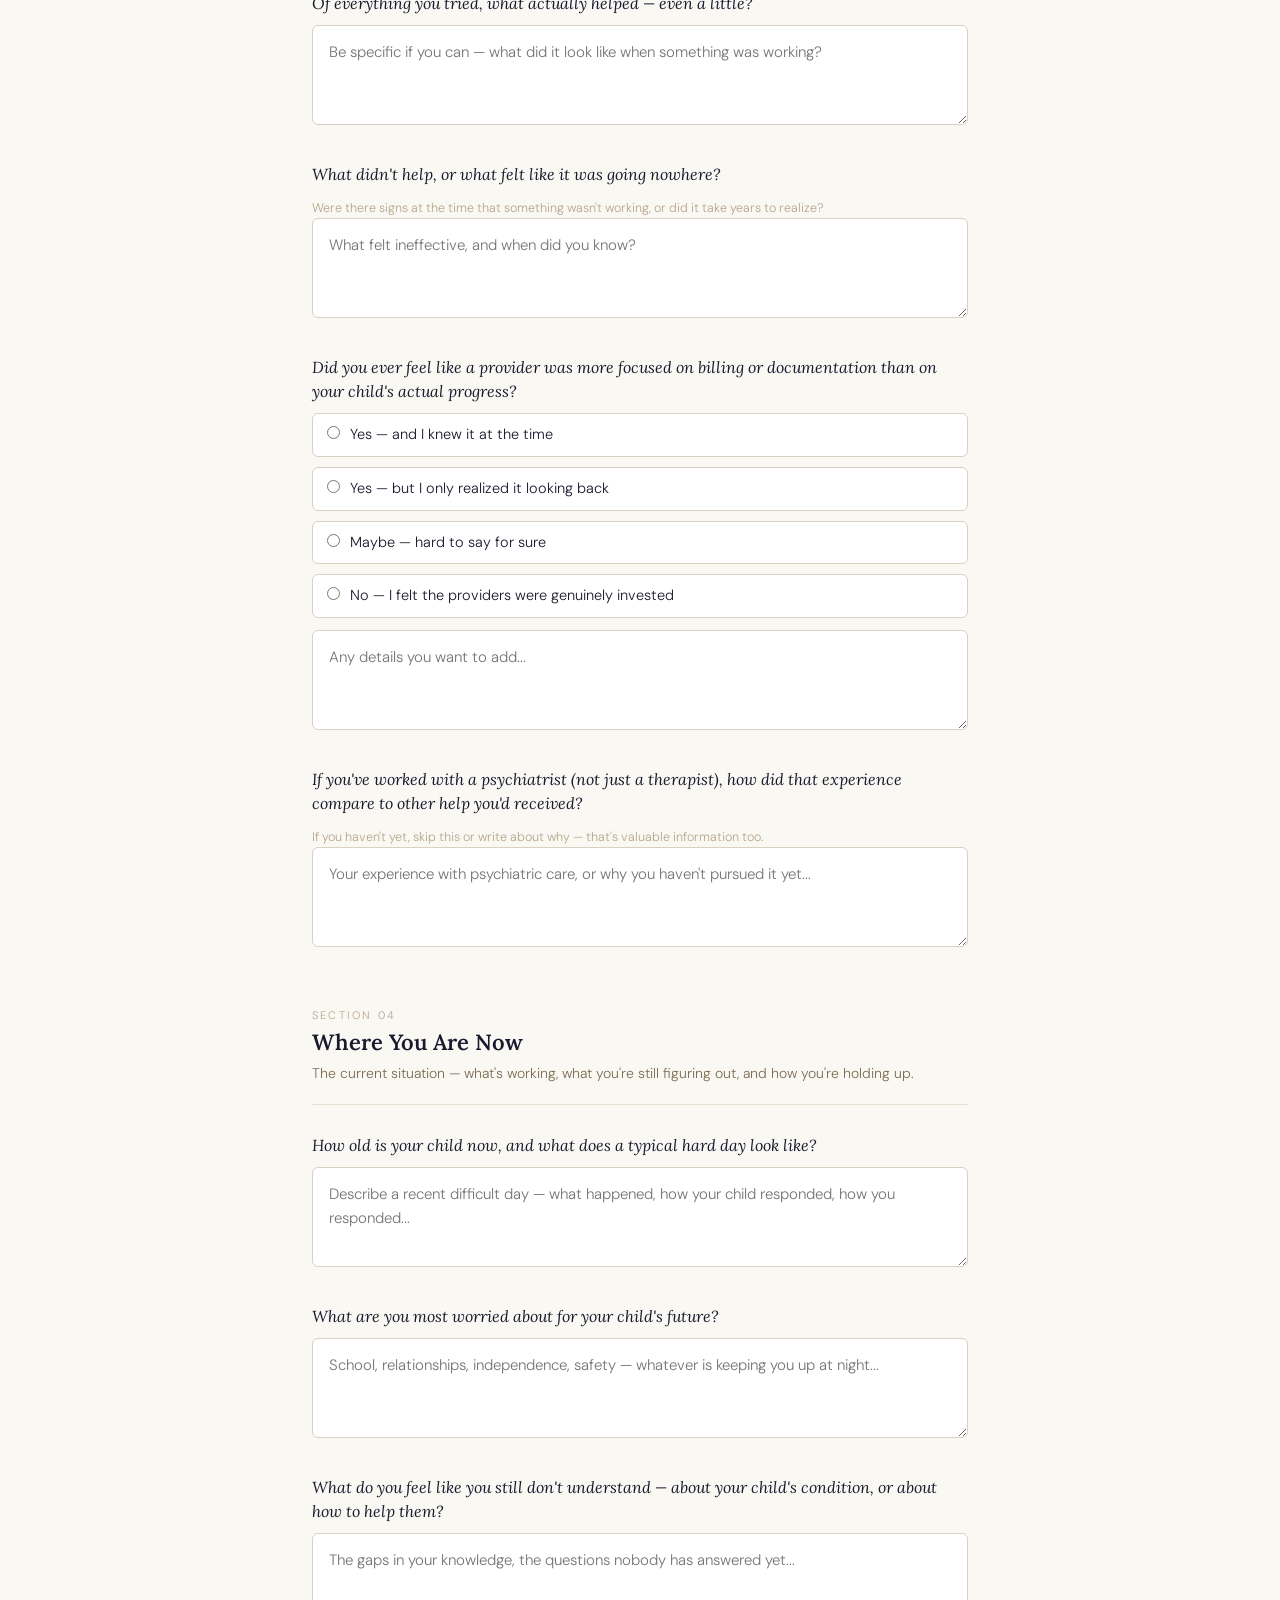
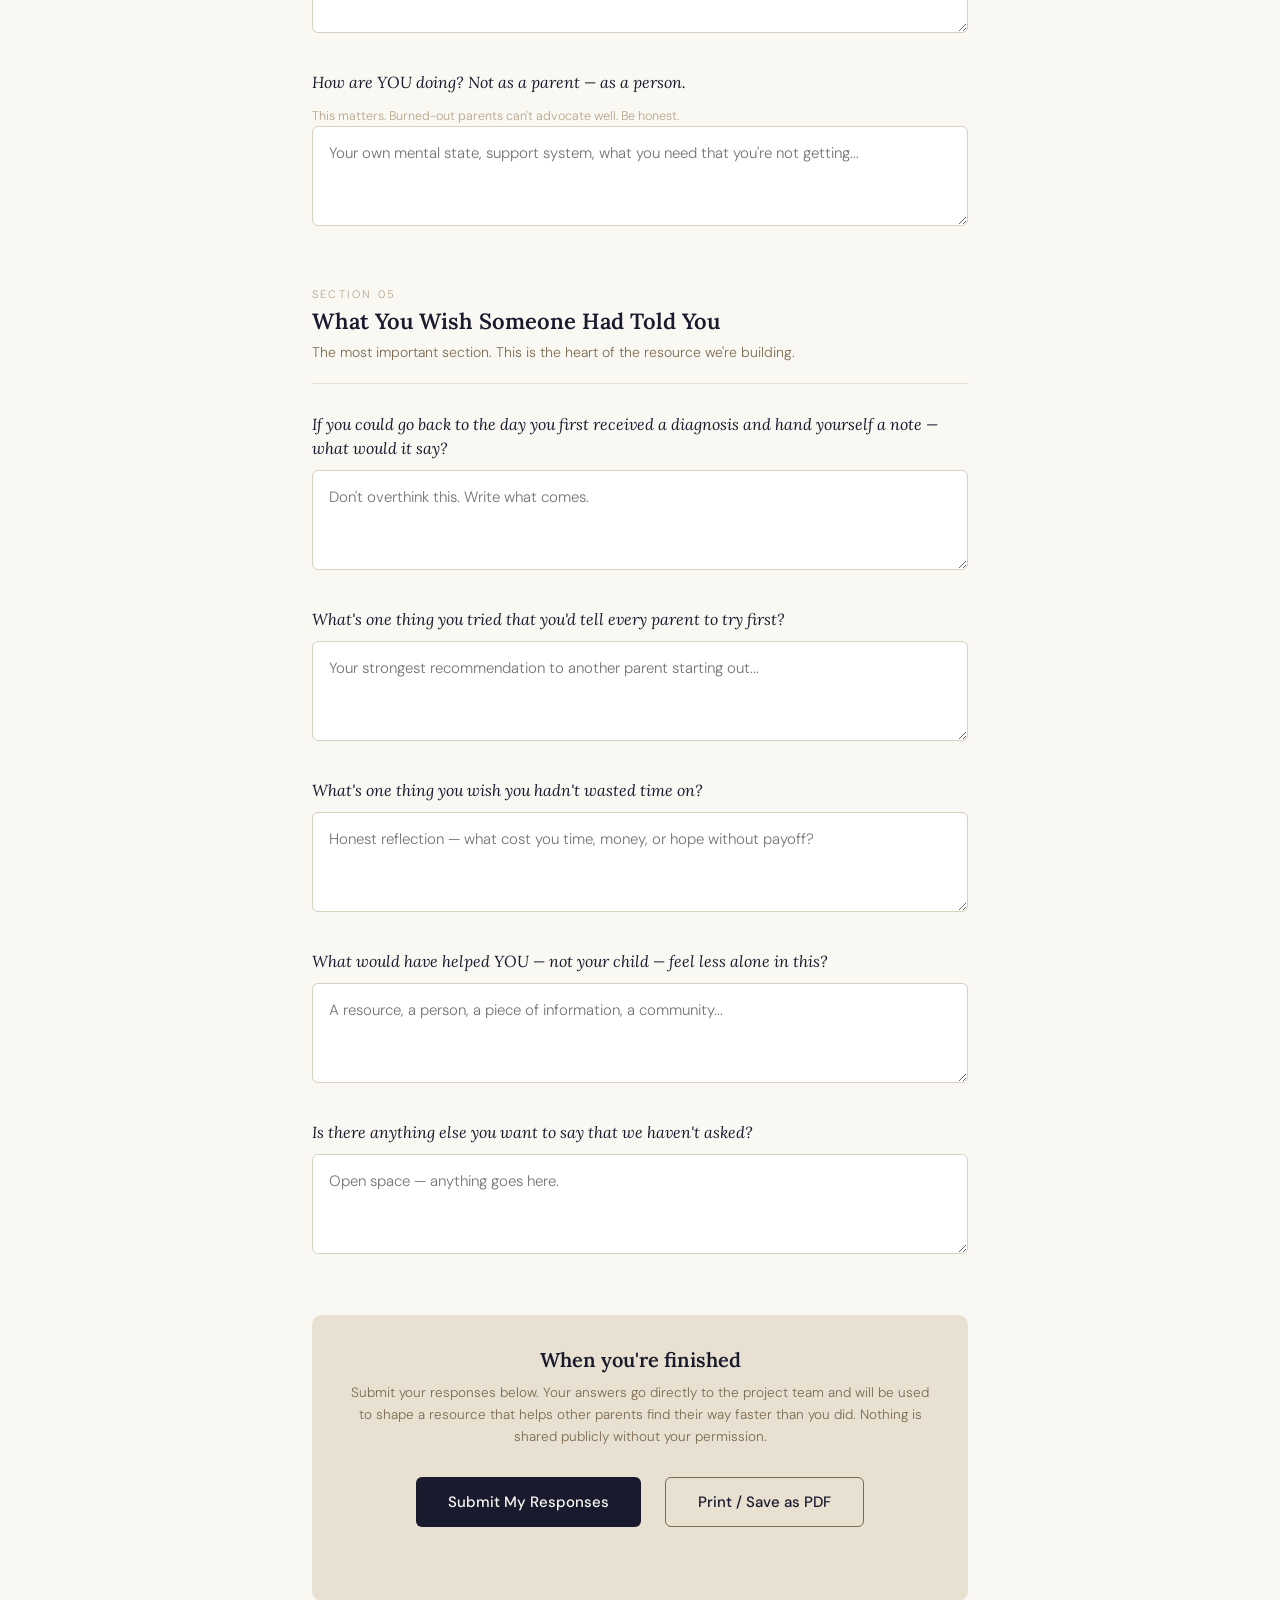
==== commit 473741de: "Add files via upload" ====
--- a/index.html
+++ b/index.html
@@ -404,6 +404,26 @@
     <div class="section-desc">How you got here — the process of finding out what your child was dealing with, and what happened right after.</div>
 
     <div class="question">
+      <label class="question-label">Before any formal diagnosis, what did your child's regular doctor (PCP or pediatrician) say when you brought up your concerns?</label>
+      <span class="question-hint">Did they take you seriously, refer you somewhere, suggest waiting it out, or offer their own explanation? How long did you rely on their guidance before seeking a specialist?</span>
+      <textarea placeholder="What your PCP said, and how that shaped what you did next..."></textarea>
+    </div>
+
+    <div class="question">
+      <label class="question-label">Did your PCP ever diagnose your child themselves — without referring you to a psychologist or psychiatrist for a full evaluation?</label>
+      <div class="radio-group">
+        <label><input type="radio" name="pcp-dx"> Yes — the PCP diagnosed my child directly</label>
+        <label><input type="radio" name="pcp-dx"> Yes — and they also prescribed medication based on that diagnosis</label>
+        <label><input type="radio" name="pcp-dx"> No — they referred us to a specialist</label>
+        <label><input type="radio" name="pcp-dx"> No — they dismissed my concerns without diagnosing or referring</label>
+        <label><input type="radio" name="pcp-dx"> I never brought it up with the PCP — we started somewhere else</label>
+      </div>
+      <div style="margin-top: 12px;">
+        <textarea placeholder="Any details about that experience..."></textarea>
+      </div>
+    </div>
+
+    <div class="question">
       <label class="question-label">How old was your child when they were first evaluated or diagnosed?</label>
       <input type="text" placeholder="e.g. 5 years old, kindergarten year">
     </div>
@@ -558,9 +578,17 @@
   <!-- Submit -->
   <div class="submit-area">
     <h3>When you're finished</h3>
-    <p>Copy your answers to share with your collaborator, or print this page for your records. Your responses will be used to shape a resource that helps other parents find their way faster than you did.</p>
-    <button class="btn-copy" onclick="copyAnswers()">Copy All Answers</button>
-    <button class="btn-print" onclick="window.print()">Print / Save as PDF</button>
+    <p>Submit your responses below. Your answers go directly to the project team and will be used to shape a resource that helps other parents find their way faster than you did. Nothing is shared publicly without your permission.</p>
+    <form id="mainForm" action="https://formspree.io/f/mwvwenen" method="POST" onsubmit="handleSubmit(event)">
+      <input type="hidden" name="respondent_name" id="fs-name">
+      <input type="hidden" name="respondent_relation" id="fs-relation">
+      <input type="hidden" name="child_name" id="fs-child">
+      <input type="hidden" name="all_responses" id="fs-responses">
+      <div style="display:flex; flex-wrap:wrap; justify-content:center; gap:12px; margin-bottom:16px;">
+        <button type="submit" class="btn-copy">Submit My Responses</button>
+        <button type="button" class="btn-print" onclick="window.print()">Print / Save as PDF</button>
+      </div>
+    </form>
     <div class="copy-status" id="copyStatus"></div>
   </div>
 
@@ -572,9 +600,6 @@
     const all = document.querySelectorAll('textarea, input[type="text"]');
     let filled = 0;
     all.forEach(el => { if (el.value.trim().length > 2) filled++; });
-    const checks = document.querySelectorAll('input[type="checkbox"]:checked, input[type="radio"]:checked');
-    filled += checks.length;
-    const total = all.length + document.querySelectorAll('input[type="checkbox"], input[type="radio"]').length * 0.2;
     const pct = Math.min(100, Math.round((filled / all.length) * 100));
     document.getElementById('progressFill').style.width = pct + '%';
     document.getElementById('pct').textContent = pct + '% complete';
@@ -583,8 +608,8 @@
   document.addEventListener('input', updateProgress);
   document.addEventListener('change', updateProgress);
 
-  // Copy answers
-  function copyAnswers() {
+  // Build formatted response string
+  function buildResponses() {
     const name = document.getElementById('resp-name').value || 'Respondent';
     const child = document.getElementById('child-name').value || 'Child';
     let out = `FINDING THE PATH — QUESTIONNAIRE RESPONSES\n`;
@@ -615,14 +640,41 @@
         out += '\n';
       });
     });
-
-    navigator.clipboard.writeText(out).then(() => {
-      const st = document.getElementById('copyStatus');
-      st.textContent = '✓ Answers copied to clipboard. Paste into an email or document to share.';
-      setTimeout(() => { st.textContent = ''; }, 5000);
-    }).catch(() => {
-      document.getElementById('copyStatus').textContent = 'Could not copy automatically — try printing instead.';
-    });
+    return out;
+  }
+
+  // Formspree submission
+  async function handleSubmit(e) {
+    e.preventDefault();
+    const st = document.getElementById('copyStatus');
+
+    // Populate hidden fields
+    document.getElementById('fs-name').value = document.getElementById('resp-name').value;
+    document.getElementById('fs-relation').value = document.getElementById('resp-relation').value;
+    document.getElementById('fs-child').value = document.getElementById('child-name').value;
+    document.getElementById('fs-responses').value = buildResponses();
+
+    st.textContent = 'Sending...';
+
+    const form = document.getElementById('mainForm');
+    const data = new FormData(form);
+
+    try {
+      const res = await fetch('https://formspree.io/f/mwvwenen', {
+        method: 'POST',
+        body: data,
+        headers: { 'Accept': 'application/json' }
+      });
+      if (res.ok) {
+        st.textContent = '✓ Your responses have been submitted. Thank you for sharing your story.';
+        form.querySelector('button[type="submit"]').disabled = true;
+        form.querySelector('button[type="submit"]').textContent = 'Submitted ✓';
+      } else {
+        st.textContent = 'Something went wrong. Please try printing your responses instead.';
+      }
+    } catch {
+      st.textContent = 'Could not connect. Please try printing your responses instead.';
+    }
   }
 </script>
 </body>
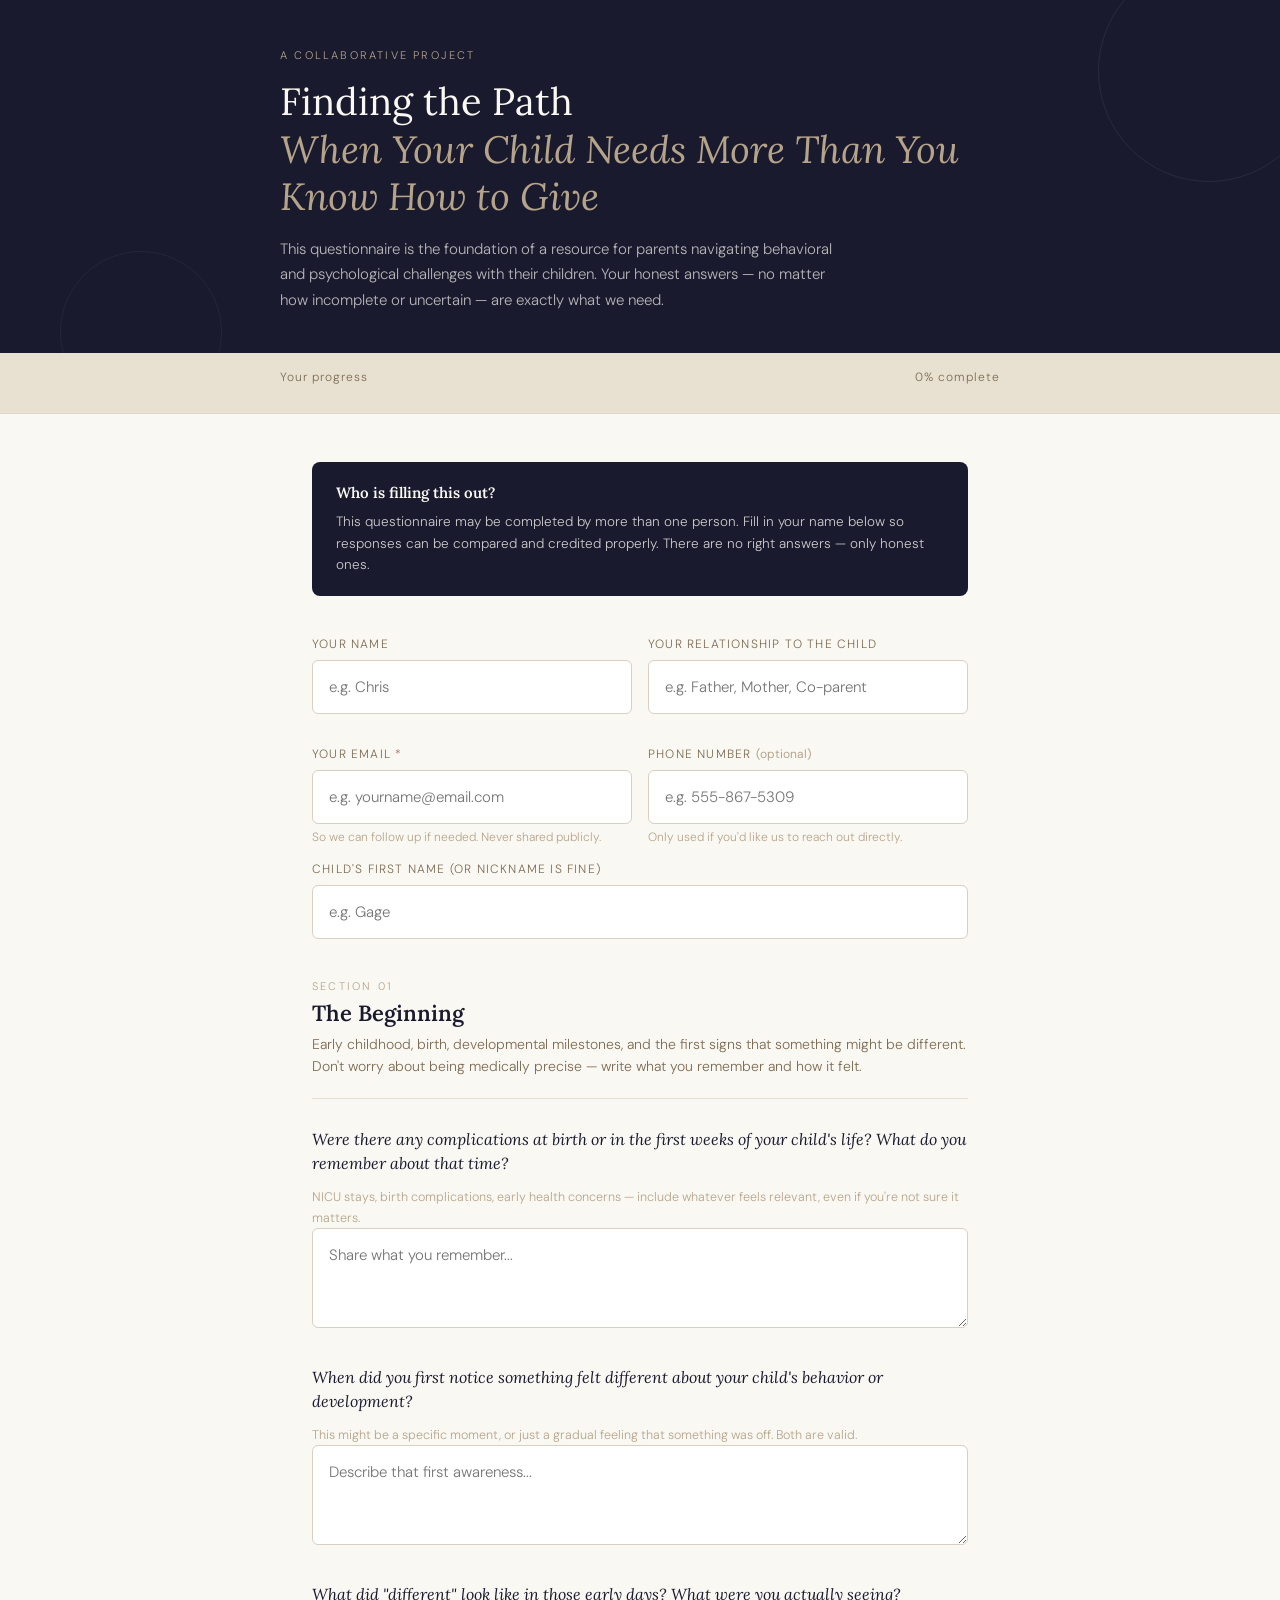
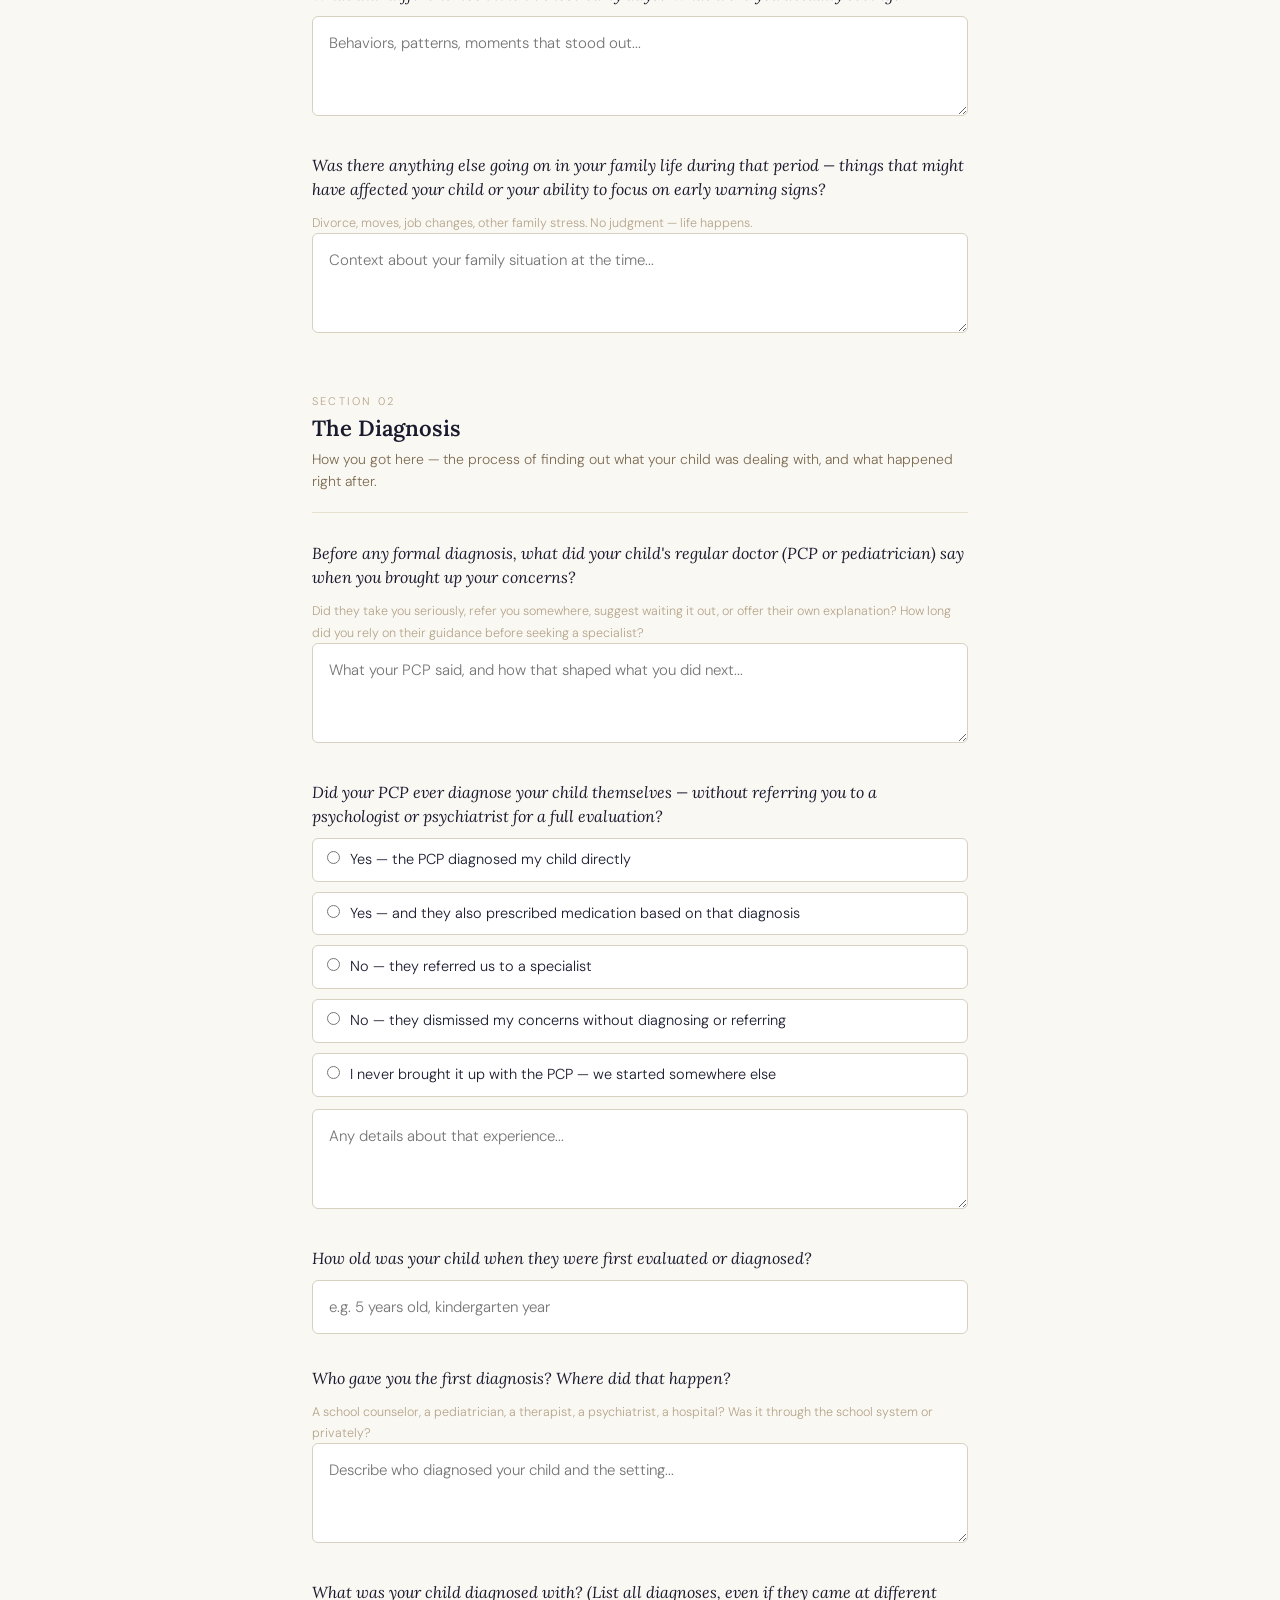
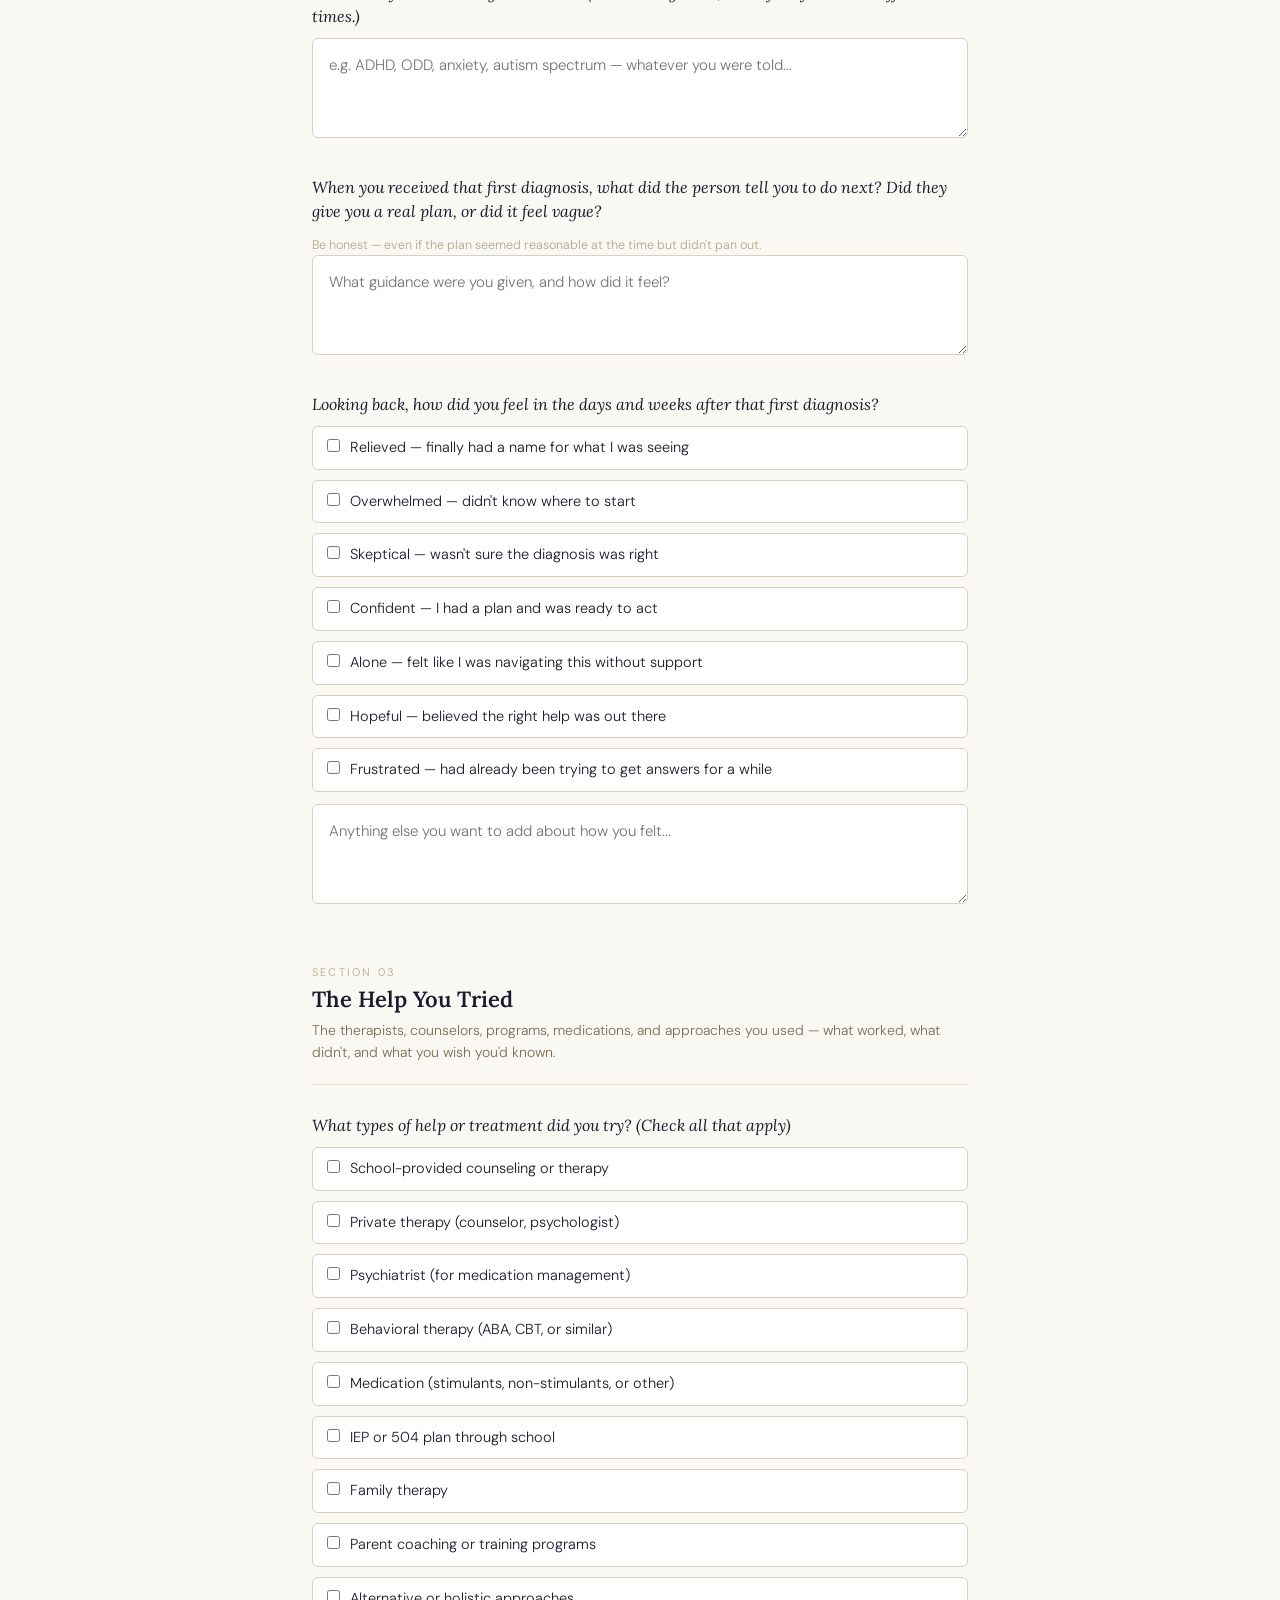
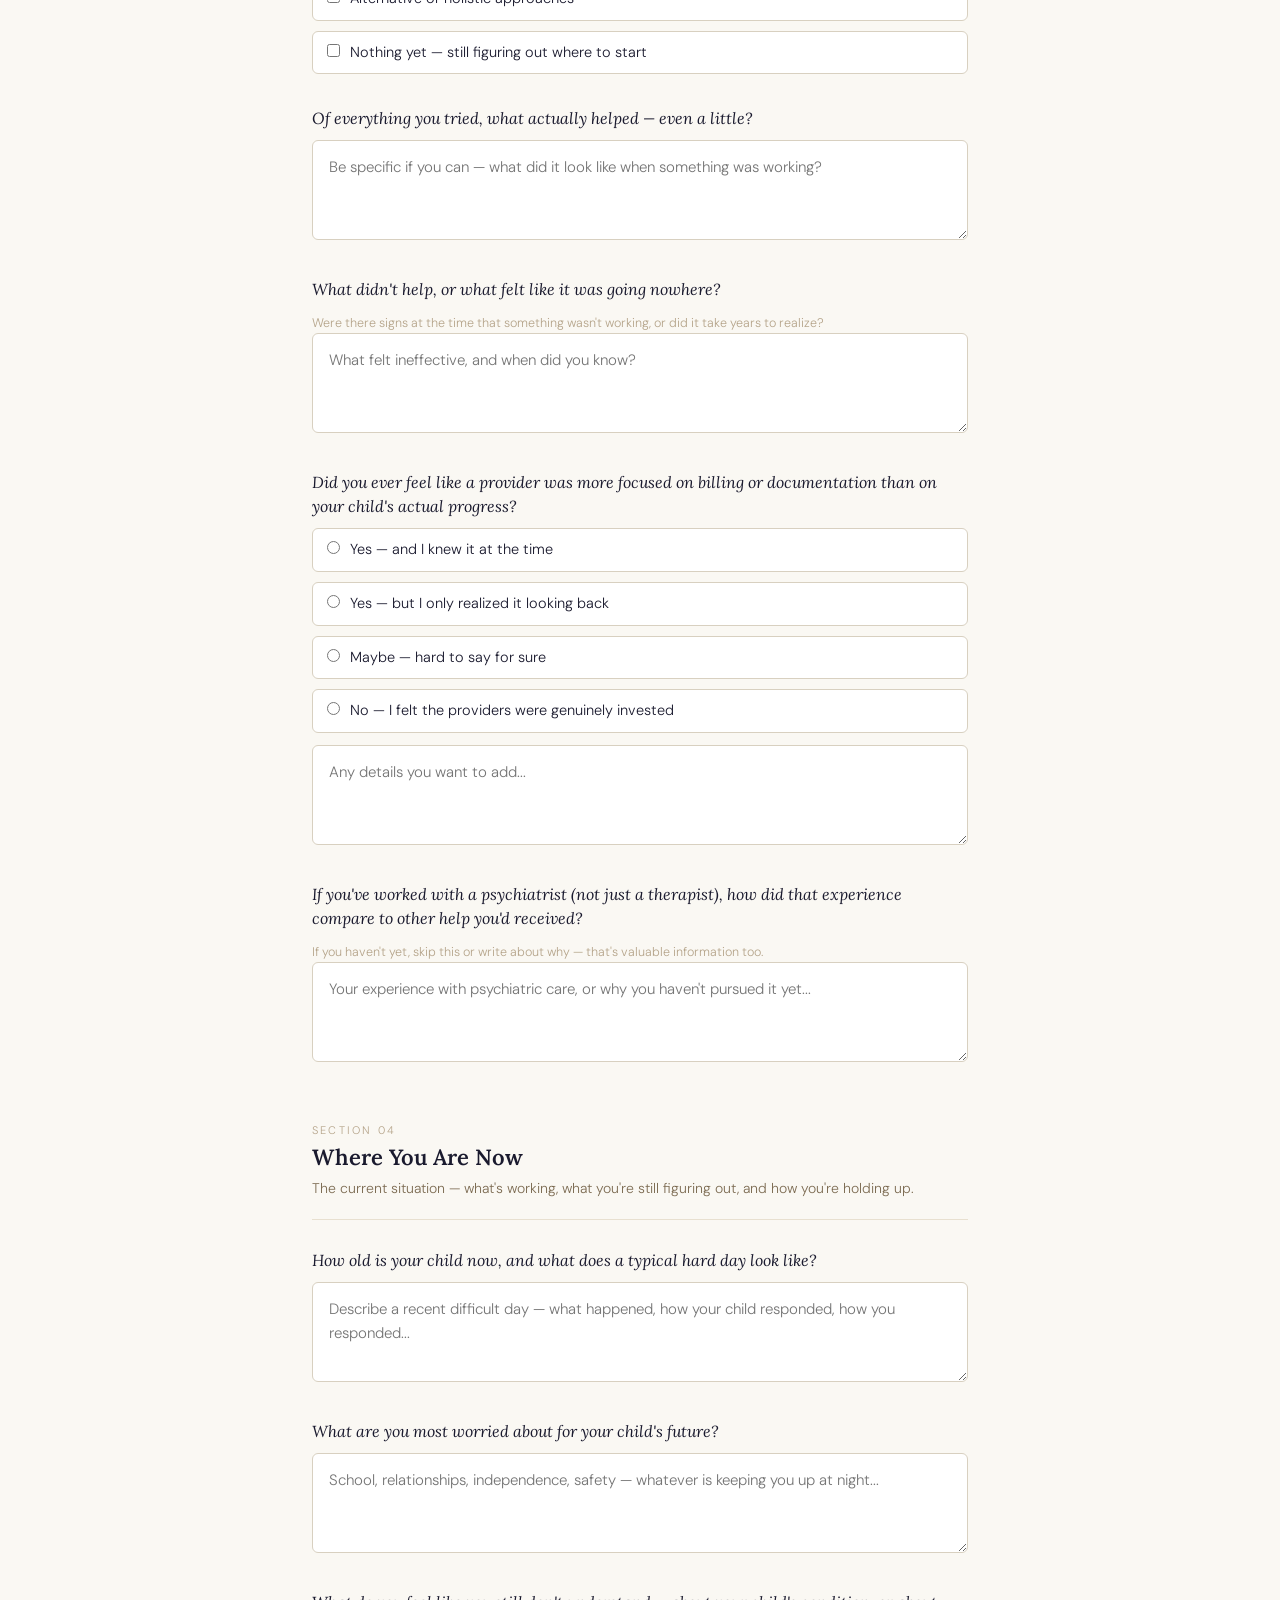
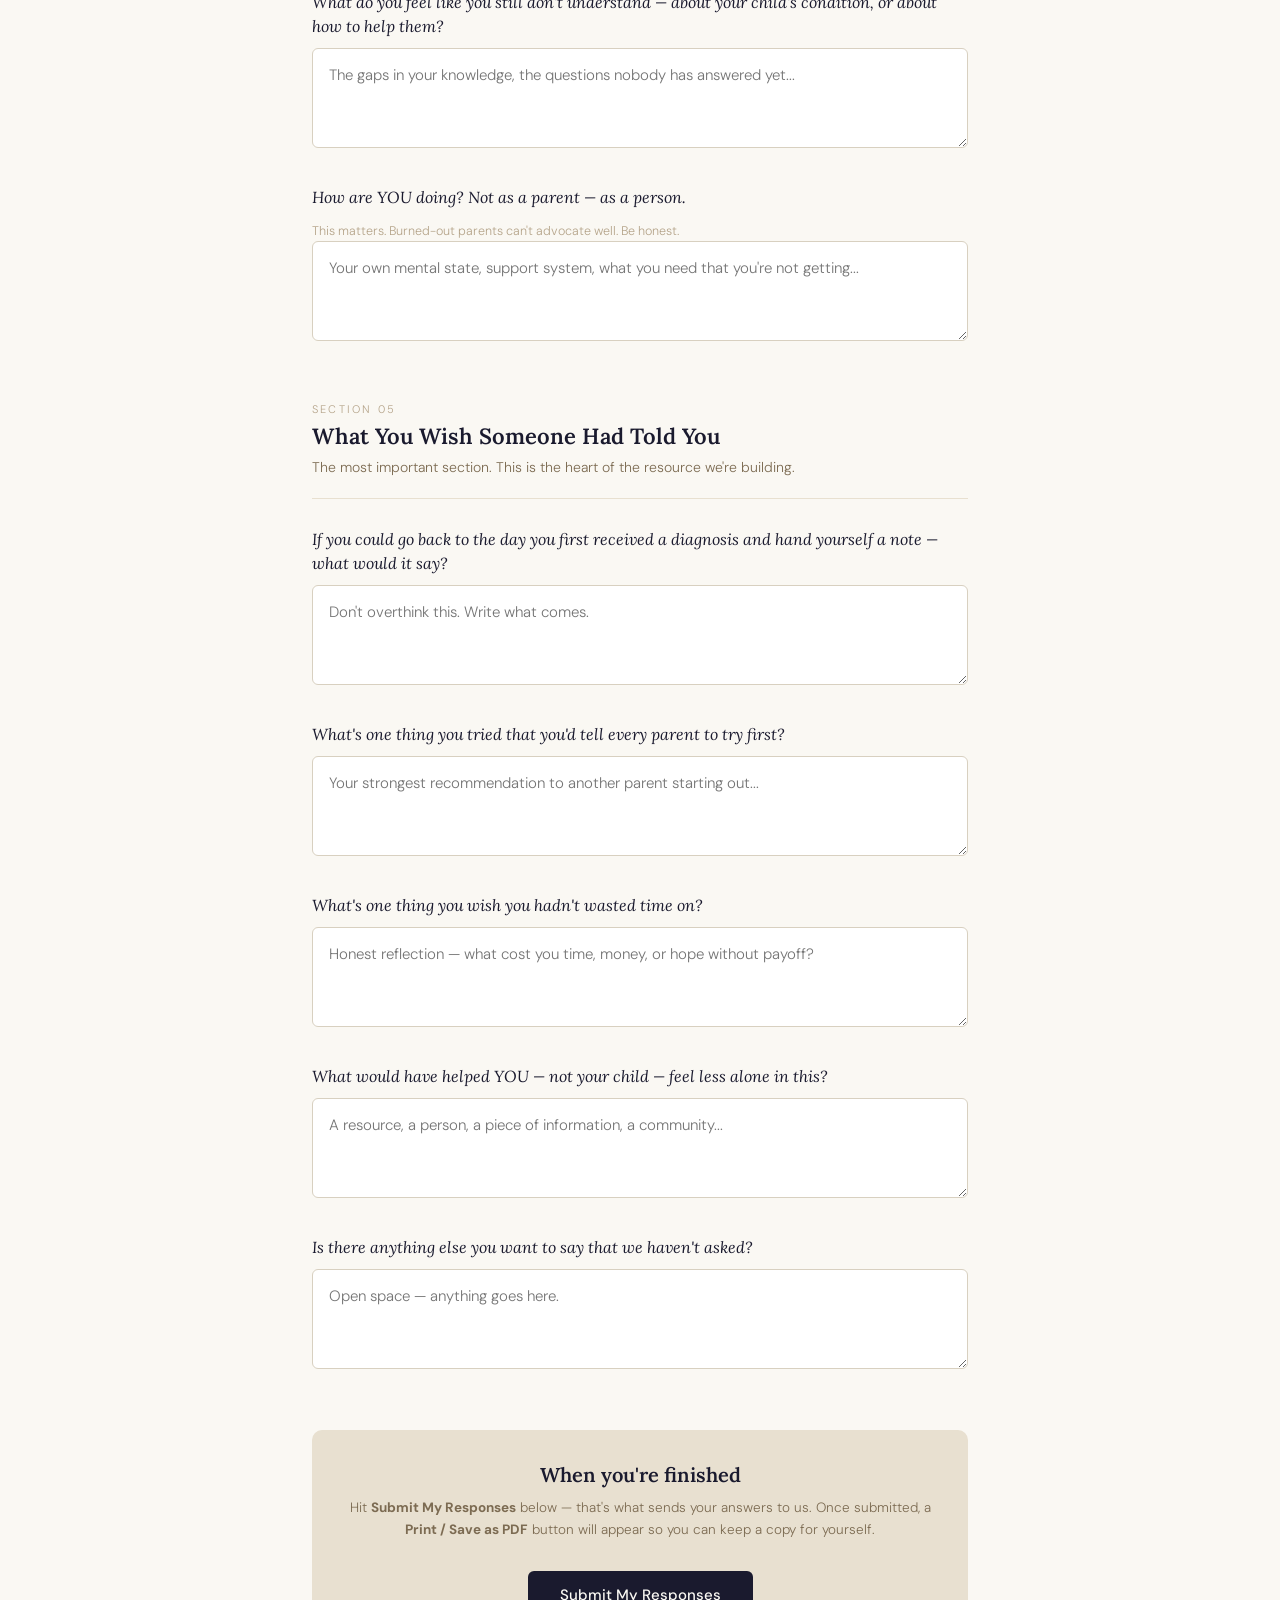
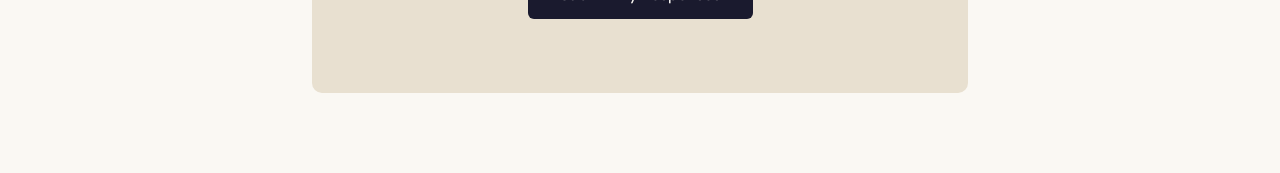
==== commit f380f4e7: "Add files via upload" ====
--- a/index.html
+++ b/index.html
@@ -362,6 +362,18 @@
       <input type="text" id="resp-relation" placeholder="e.g. Father, Mother, Co-parent">
     </div>
   </div>
+  <div class="name-row" style="margin-bottom: 16px;">
+    <div>
+      <label class="field-label" for="resp-email">Your email <span style="color:var(--soft-red);">*</span></label>
+      <input type="text" id="resp-email" placeholder="e.g. yourname@email.com">
+      <span style="font-size:12px; color:var(--accent-light); margin-top:5px; display:block;">So we can follow up if needed. Never shared publicly.</span>
+    </div>
+    <div>
+      <label class="field-label" for="resp-phone">Phone number <span style="font-weight:400; text-transform:none; letter-spacing:0; color:var(--accent-light);">(optional)</span></label>
+      <input type="text" id="resp-phone" placeholder="e.g. 555-867-5309">
+      <span style="font-size:12px; color:var(--accent-light); margin-top:5px; display:block;">Only used if you'd like us to reach out directly.</span>
+    </div>
+  </div>
   <div style="margin-bottom: 40px;">
     <label class="field-label" for="child-name">Child's first name (or nickname is fine)</label>
     <input type="text" id="child-name" placeholder="e.g. Gage">
@@ -578,17 +590,22 @@
   <!-- Submit -->
   <div class="submit-area">
     <h3>When you're finished</h3>
-    <p>Submit your responses below. Your answers go directly to the project team and will be used to shape a resource that helps other parents find their way faster than you did. Nothing is shared publicly without your permission.</p>
+    <p>Hit <strong>Submit My Responses</strong> below — that's what sends your answers to us. Once submitted, a <strong>Print / Save as PDF</strong> button will appear so you can keep a copy for yourself.</p>
     <form id="mainForm" action="https://formspree.io/f/mwvwenen" method="POST" onsubmit="handleSubmit(event)">
       <input type="hidden" name="respondent_name" id="fs-name">
       <input type="hidden" name="respondent_relation" id="fs-relation">
+      <input type="hidden" name="respondent_email" id="fs-email">
+      <input type="hidden" name="respondent_phone" id="fs-phone">
       <input type="hidden" name="child_name" id="fs-child">
       <input type="hidden" name="all_responses" id="fs-responses">
       <div style="display:flex; flex-wrap:wrap; justify-content:center; gap:12px; margin-bottom:16px;">
-        <button type="submit" class="btn-copy">Submit My Responses</button>
-        <button type="button" class="btn-print" onclick="window.print()">Print / Save as PDF</button>
+        <button type="submit" class="btn-copy" id="submitBtn">Submit My Responses</button>
       </div>
     </form>
+    <div id="printWrap" style="display:none; margin-top:16px;">
+      <button type="button" class="btn-print" onclick="window.print()">Print / Save as PDF</button>
+      <p style="font-size:12px; color:var(--accent-light); margin-top:8px;">Save or print a copy of your responses for your records.</p>
+    </div>
     <div class="copy-status" id="copyStatus"></div>
   </div>
 
@@ -651,6 +668,8 @@
     // Populate hidden fields
     document.getElementById('fs-name').value = document.getElementById('resp-name').value;
     document.getElementById('fs-relation').value = document.getElementById('resp-relation').value;
+    document.getElementById('fs-email').value = document.getElementById('resp-email').value;
+    document.getElementById('fs-phone').value = document.getElementById('resp-phone').value;
     document.getElementById('fs-child').value = document.getElementById('child-name').value;
     document.getElementById('fs-responses').value = buildResponses();
 
@@ -667,8 +686,9 @@
       });
       if (res.ok) {
         st.textContent = '✓ Your responses have been submitted. Thank you for sharing your story.';
-        form.querySelector('button[type="submit"]').disabled = true;
-        form.querySelector('button[type="submit"]').textContent = 'Submitted ✓';
+        document.getElementById('submitBtn').disabled = true;
+        document.getElementById('submitBtn').textContent = 'Submitted ✓';
+        document.getElementById('printWrap').style.display = 'block';
       } else {
         st.textContent = 'Something went wrong. Please try printing your responses instead.';
       }
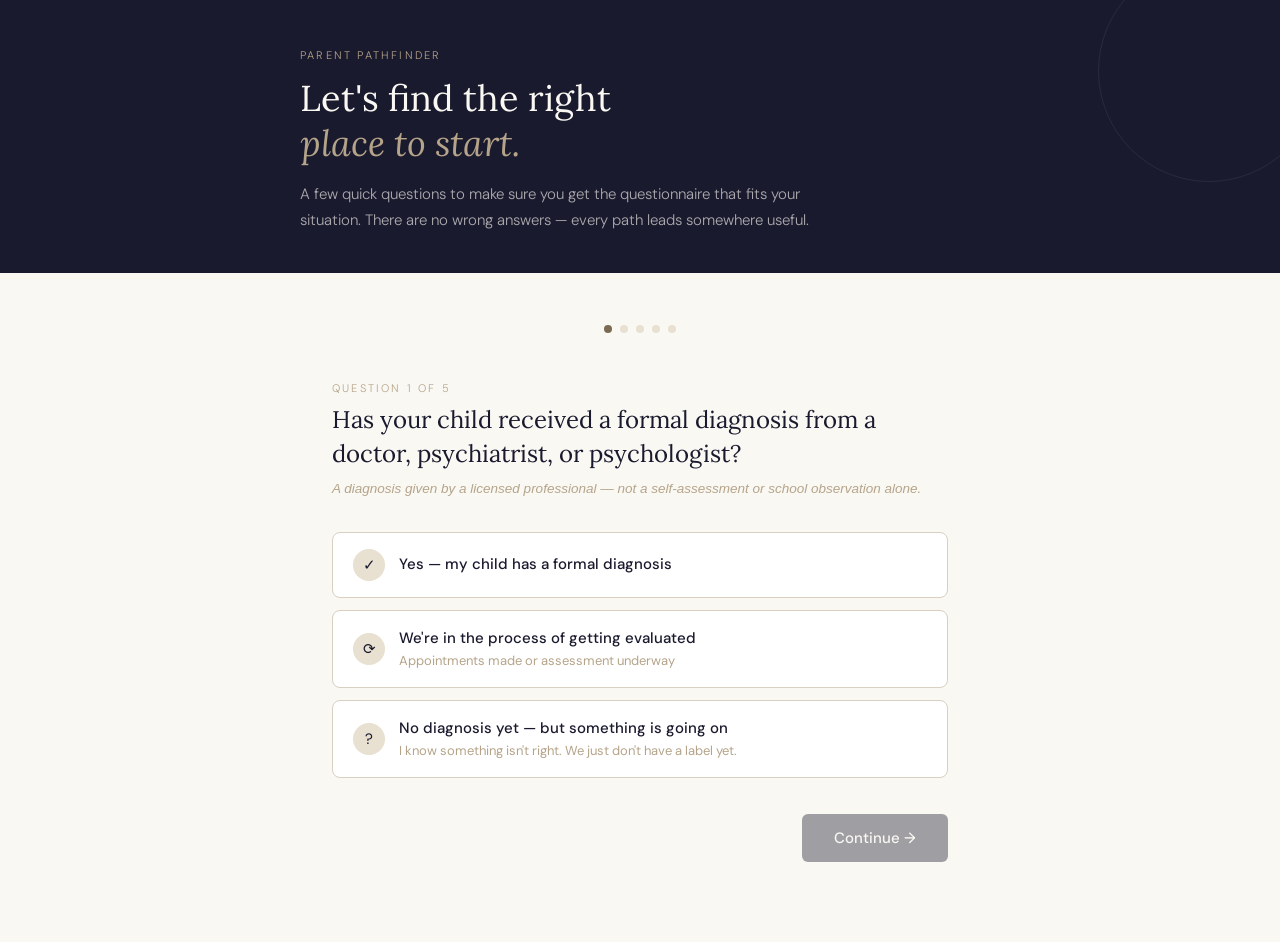
==== commit 927c4376: "Add files via upload" ====
--- a/index.html
+++ b/index.html
@@ -3,7 +3,7 @@
 <head>
 <meta charset="UTF-8">
 <meta name="viewport" content="width=device-width, initial-scale=1.0">
-<title>Finding the Path — Parent Questionnaire</title>
+<title>Parent Pathfinder — Where Do You Start?</title>
 <link href="https://fonts.googleapis.com/css2?family=Lora:ital,wght@0,400;0,600;1,400&family=DM+Sans:wght@300;400;500&display=swap" rel="stylesheet">
 <style>
   :root {
@@ -12,9 +12,8 @@
     --warm: #e8e0d0;
     --accent: #7c6b52;
     --accent-light: #b5a48a;
-    --soft-red: #c0614a;
-    --progress-bg: #e8e0d0;
-    --progress-fill: #7c6b52;
+    --rule: #d8d0c0;
+    --highlight: #f0ebe2;
   }
 
   * { box-sizing: border-box; margin: 0; padding: 0; }
@@ -25,10 +24,9 @@
     font-family: 'DM Sans', sans-serif;
     font-weight: 300;
     min-height: 100vh;
-    padding: 0 0 80px;
-  }
-
-  /* Header */
+    padding-bottom: 80px;
+  }
+
   .site-header {
     background: var(--ink);
     color: var(--paper);
@@ -44,222 +42,128 @@
     border-radius: 50%;
     border: 1px solid rgba(255,255,255,0.07);
   }
-  .site-header::after {
-    content: '';
-    position: absolute;
-    bottom: -60px; left: 60px;
-    width: 160px; height: 160px;
-    border-radius: 50%;
-    border: 1px solid rgba(255,255,255,0.05);
-  }
-  .header-inner { max-width: 720px; margin: 0 auto; position: relative; z-index: 1; }
+  .header-inner { max-width: 680px; margin: 0 auto; position: relative; z-index: 1; }
   .header-label {
     font-size: 11px;
     letter-spacing: 0.2em;
     text-transform: uppercase;
     color: var(--accent-light);
-    margin-bottom: 16px;
+    margin-bottom: 14px;
   }
   .header-title {
     font-family: 'Lora', serif;
-    font-size: clamp(26px, 5vw, 38px);
+    font-size: clamp(24px, 4.5vw, 36px);
     font-weight: 400;
     line-height: 1.25;
     margin-bottom: 16px;
   }
-  .header-title em {
-    font-style: italic;
-    color: var(--accent-light);
-  }
+  .header-title em { font-style: italic; color: var(--accent-light); }
   .header-desc {
     font-size: 15px;
     line-height: 1.7;
-    color: rgba(250,248,243,0.7);
-    max-width: 560px;
-  }
-
-  /* Progress bar */
-  .progress-wrap {
-    background: var(--warm);
-    padding: 16px 32px;
-    border-bottom: 1px solid #ddd8cc;
-    position: sticky;
-    top: 0;
-    z-index: 10;
-  }
-  .progress-inner { max-width: 720px; margin: 0 auto; }
-  .progress-label {
-    font-size: 12px;
-    letter-spacing: 0.08em;
-    color: var(--accent);
-    margin-bottom: 8px;
-    display: flex;
-    justify-content: space-between;
-  }
-  .progress-bar {
-    height: 4px;
-    background: var(--progress-bg);
-    border-radius: 4px;
-    overflow: hidden;
-  }
-  .progress-fill {
-    height: 100%;
-    background: var(--progress-fill);
-    border-radius: 4px;
-    transition: width 0.4s ease;
-    width: 0%;
-  }
-
-  /* Main layout */
-  .main { max-width: 720px; margin: 0 auto; padding: 48px 32px 0; }
-
-  /* Section */
-  .section {
-    margin-bottom: 56px;
-  }
-  .section-number {
+    color: rgba(250,248,243,0.65);
+    max-width: 520px;
+  }
+
+  .main { max-width: 680px; margin: 0 auto; padding: 52px 32px 0; }
+
+  /* Step system */
+  .step { display: none; }
+  .step.active { display: block; }
+
+  .step-label {
     font-size: 11px;
     letter-spacing: 0.2em;
     text-transform: uppercase;
     color: var(--accent-light);
-    margin-bottom: 6px;
-  }
-  .section-title {
+    margin-bottom: 8px;
+  }
+  .step-question {
     font-family: 'Lora', serif;
-    font-size: 22px;
-    font-weight: 600;
+    font-size: clamp(18px, 3vw, 24px);
+    font-weight: 400;
+    line-height: 1.4;
     color: var(--ink);
-    margin-bottom: 6px;
-  }
-  .section-desc {
-    font-size: 14px;
-    color: var(--accent);
+    margin-bottom: 8px;
+  }
+  .step-hint {
+    font-size: 13.5px;
+    color: var(--accent-light);
     line-height: 1.6;
-    margin-bottom: 28px;
-    padding-bottom: 20px;
-    border-bottom: 1px solid var(--warm);
-  }
-
-  /* Question */
-  .question {
     margin-bottom: 32px;
-  }
-  .question-label {
-    font-family: 'Lora', serif;
-    font-size: 16px;
     font-style: italic;
+  }
+
+  /* Options */
+  .options { display: flex; flex-direction: column; gap: 12px; }
+  .option-btn {
+    background: white;
+    border: 1px solid var(--rule);
+    border-radius: 8px;
+    padding: 16px 20px;
+    text-align: left;
+    cursor: pointer;
+    font-family: 'DM Sans', sans-serif;
+    font-size: 15px;
+    font-weight: 400;
     color: var(--ink);
     line-height: 1.5;
-    margin-bottom: 10px;
-    display: block;
-  }
-  .question-hint {
-    font-size: 12.5px;
-    color: var(--accent-light);
-    margin-bottom: 10px;
-    line-height: 1.5;
-  }
-
-  textarea, input[type="text"], select {
-    width: 100%;
+    transition: border-color 0.2s, background 0.2s, transform 0.1s;
+    display: flex;
+    align-items: center;
+    gap: 14px;
+  }
+  .option-btn:hover {
+    border-color: var(--accent);
+    background: var(--highlight);
+    transform: translateX(3px);
+  }
+  .option-btn.selected {
+    border-color: var(--accent);
+    background: var(--highlight);
+  }
+  .option-icon {
+    width: 32px;
+    height: 32px;
+    border-radius: 50%;
+    background: var(--warm);
+    display: flex;
+    align-items: center;
+    justify-content: center;
+    font-size: 15px;
+    flex-shrink: 0;
+  }
+  .option-text { flex: 1; }
+  .option-title { font-weight: 500; display: block; margin-bottom: 2px; }
+  .option-sub { font-size: 13px; color: var(--accent-light); display: block; }
+
+  /* Checkbox options for multi-select */
+  .check-options { display: flex; flex-direction: column; gap: 10px; }
+  .check-option {
+    display: flex;
+    align-items: center;
+    gap: 12px;
     background: white;
-    border: 1px solid #d8d0c0;
-    border-radius: 6px;
-    padding: 14px 16px;
-    font-family: 'DM Sans', sans-serif;
-    font-size: 15px;
-    font-weight: 300;
+    border: 1px solid var(--rule);
+    border-radius: 8px;
+    padding: 13px 18px;
+    cursor: pointer;
+    transition: border-color 0.2s, background 0.2s;
+    font-size: 14.5px;
     color: var(--ink);
-    line-height: 1.6;
-    transition: border-color 0.2s, box-shadow 0.2s;
-    outline: none;
-    resize: vertical;
-  }
-  textarea:focus, input[type="text"]:focus, select:focus {
-    border-color: var(--accent);
-    box-shadow: 0 0 0 3px rgba(124,107,82,0.12);
-  }
-  textarea { min-height: 100px; }
-
-  .radio-group, .check-group {
+  }
+  .check-option:hover { border-color: var(--accent); background: var(--highlight); }
+  .check-option.checked { border-color: var(--accent); background: var(--highlight); }
+  .check-option input { accent-color: var(--accent); width: 16px; height: 16px; flex-shrink: 0; }
+
+  /* Navigation */
+  .nav-row {
     display: flex;
-    flex-direction: column;
-    gap: 10px;
-  }
-  .radio-group label, .check-group label {
-    display: flex;
-    align-items: flex-start;
-    gap: 10px;
-    font-size: 14.5px;
-    line-height: 1.5;
-    cursor: pointer;
-    color: var(--ink);
-    padding: 10px 14px;
-    border: 1px solid #d8d0c0;
-    border-radius: 6px;
-    background: white;
-    transition: border-color 0.2s, background 0.2s;
-  }
-  .radio-group label:hover, .check-group label:hover {
-    border-color: var(--accent);
-    background: #fdf9f4;
-  }
-  .radio-group input, .check-group input {
-    margin-top: 2px;
-    accent-color: var(--accent);
-    flex-shrink: 0;
-    width: auto;
-  }
-
-  /* Who fills this out */
-  .respondent-banner {
-    background: var(--ink);
-    color: var(--paper);
-    border-radius: 8px;
-    padding: 20px 24px;
-    margin-bottom: 40px;
-  }
-  .respondent-banner p {
-    font-size: 13.5px;
-    line-height: 1.6;
-    opacity: 0.8;
-    margin-top: 8px;
-  }
-  .respondent-banner strong {
-    font-size: 15px;
-    font-family: 'Lora', serif;
-    font-weight: 600;
-    opacity: 1;
-  }
-
-  /* Divider */
-  .divider {
-    border: none;
-    border-top: 1px solid var(--warm);
-    margin: 40px 0;
-  }
-
-  /* Submit area */
-  .submit-area {
-    background: var(--warm);
-    border-radius: 10px;
-    padding: 32px;
-    text-align: center;
-    margin-top: 48px;
-  }
-  .submit-area h3 {
-    font-family: 'Lora', serif;
-    font-size: 20px;
-    margin-bottom: 10px;
-    font-weight: 600;
-  }
-  .submit-area p {
-    font-size: 13.5px;
-    color: var(--accent);
-    line-height: 1.6;
-    margin-bottom: 24px;
-  }
-  .btn-copy {
+    align-items: center;
+    justify-content: space-between;
+    margin-top: 36px;
+  }
+  .btn-next {
     background: var(--ink);
     color: var(--paper);
     border: none;
@@ -270,58 +174,79 @@
     font-weight: 500;
     cursor: pointer;
     transition: opacity 0.2s;
-    margin: 6px;
-  }
-  .btn-copy:hover { opacity: 0.85; }
-  .btn-print {
+  }
+  .btn-next:hover { opacity: 0.85; }
+  .btn-next:disabled { opacity: 0.4; cursor: not-allowed; }
+  .btn-back {
     background: transparent;
+    border: none;
+    color: var(--accent-light);
+    font-family: 'DM Sans', sans-serif;
+    font-size: 14px;
+    cursor: pointer;
+    padding: 8px 0;
+  }
+  .btn-back:hover { color: var(--accent); }
+
+  /* Progress dots */
+  .progress-dots {
+    display: flex;
+    gap: 8px;
+    justify-content: center;
+    margin-bottom: 48px;
+  }
+  .dot {
+    width: 8px;
+    height: 8px;
+    border-radius: 50%;
+    background: var(--warm);
+    transition: background 0.3s;
+  }
+  .dot.active { background: var(--accent); }
+  .dot.done { background: var(--accent-light); }
+
+  /* Routing message */
+  .routing-card {
+    background: var(--ink);
+    color: var(--paper);
+    border-radius: 10px;
+    padding: 40px 36px;
+    text-align: center;
+    margin-top: 16px;
+  }
+  .routing-card h2 {
+    font-family: 'Lora', serif;
+    font-size: 22px;
+    font-weight: 400;
+    margin-bottom: 12px;
+  }
+  .routing-card p {
+    font-size: 14px;
+    color: rgba(250,248,243,0.65);
+    line-height: 1.7;
+    margin-bottom: 28px;
+    max-width: 420px;
+    margin-left: auto;
+    margin-right: auto;
+  }
+  .btn-go {
+    background: var(--paper);
     color: var(--ink);
-    border: 1px solid var(--accent);
+    border: none;
     border-radius: 6px;
-    padding: 14px 32px;
+    padding: 14px 40px;
     font-family: 'DM Sans', sans-serif;
     font-size: 15px;
     font-weight: 500;
     cursor: pointer;
-    transition: background 0.2s;
-    margin: 6px;
-  }
-  .btn-print:hover { background: var(--warm); }
-
-  .copy-status {
-    margin-top: 16px;
-    font-size: 13px;
-    color: var(--accent);
-    min-height: 20px;
-    transition: opacity 0.3s;
-  }
-
-  /* Name field at top */
-  .name-row {
-    display: grid;
-    grid-template-columns: 1fr 1fr;
-    gap: 16px;
-    margin-bottom: 32px;
-  }
+    transition: opacity 0.2s;
+    text-decoration: none;
+    display: inline-block;
+  }
+  .btn-go:hover { opacity: 0.85; }
+
   @media (max-width: 540px) {
-    .name-row { grid-template-columns: 1fr; }
     .site-header, .main { padding-left: 20px; padding-right: 20px; }
-    .progress-wrap { padding-left: 20px; padding-right: 20px; }
-  }
-
-  .field-label {
-    font-size: 12px;
-    letter-spacing: 0.1em;
-    text-transform: uppercase;
-    color: var(--accent);
-    margin-bottom: 8px;
-    display: block;
-  }
-
-  @media print {
-    .progress-wrap, .submit-area, .btn-copy, .btn-print { display: none; }
-    body { background: white; }
-    textarea, input, select { border: 1px solid #ccc; }
   }
 </style>
 </head>
@@ -329,372 +254,278 @@
 
 <header class="site-header">
   <div class="header-inner">
-    <div class="header-label">A collaborative project</div>
-    <h1 class="header-title">Finding the Path<br><em>When Your Child Needs More Than You Know How to Give</em></h1>
-    <p class="header-desc">This questionnaire is the foundation of a resource for parents navigating behavioral and psychological challenges with their children. Your honest answers — no matter how incomplete or uncertain — are exactly what we need.</p>
+    <div class="header-label">Parent Pathfinder</div>
+    <h1 class="header-title">Let's find the right<br><em>place to start.</em></h1>
+    <p class="header-desc">A few quick questions to make sure you get the questionnaire that fits your situation. There are no wrong answers — every path leads somewhere useful.</p>
   </div>
 </header>
 
-<div class="progress-wrap">
-  <div class="progress-inner">
-    <div class="progress-label">
-      <span>Your progress</span>
-      <span id="pct">0% complete</span>
-    </div>
-    <div class="progress-bar"><div class="progress-fill" id="progressFill"></div></div>
-  </div>
-</div>
-
 <main class="main">
 
-  <div class="respondent-banner">
-    <strong>Who is filling this out?</strong>
-    <p>This questionnaire may be completed by more than one person. Fill in your name below so responses can be compared and credited properly. There are no right answers — only honest ones.</p>
-  </div>
-
-  <div class="name-row">
-    <div>
-      <label class="field-label" for="resp-name">Your name</label>
-      <input type="text" id="resp-name" placeholder="e.g. Chris">
-    </div>
-    <div>
-      <label class="field-label" for="resp-relation">Your relationship to the child</label>
-      <input type="text" id="resp-relation" placeholder="e.g. Father, Mother, Co-parent">
-    </div>
-  </div>
-  <div class="name-row" style="margin-bottom: 16px;">
-    <div>
-      <label class="field-label" for="resp-email">Your email <span style="color:var(--soft-red);">*</span></label>
-      <input type="text" id="resp-email" placeholder="e.g. yourname@email.com">
-      <span style="font-size:12px; color:var(--accent-light); margin-top:5px; display:block;">So we can follow up if needed. Never shared publicly.</span>
-    </div>
-    <div>
-      <label class="field-label" for="resp-phone">Phone number <span style="font-weight:400; text-transform:none; letter-spacing:0; color:var(--accent-light);">(optional)</span></label>
-      <input type="text" id="resp-phone" placeholder="e.g. 555-867-5309">
-      <span style="font-size:12px; color:var(--accent-light); margin-top:5px; display:block;">Only used if you'd like us to reach out directly.</span>
-    </div>
-  </div>
-  <div style="margin-bottom: 40px;">
-    <label class="field-label" for="child-name">Child's first name (or nickname is fine)</label>
-    <input type="text" id="child-name" placeholder="e.g. Gage">
-  </div>
-
-  <!-- SECTION 1 -->
-  <div class="section">
-    <div class="section-number">Section 01</div>
-    <div class="section-title">The Beginning</div>
-    <div class="section-desc">Early childhood, birth, developmental milestones, and the first signs that something might be different. Don't worry about being medically precise — write what you remember and how it felt.</div>
-
-    <div class="question">
-      <label class="question-label">Were there any complications at birth or in the first weeks of your child's life? What do you remember about that time?</label>
-      <span class="question-hint">NICU stays, birth complications, early health concerns — include whatever feels relevant, even if you're not sure it matters.</span>
-      <textarea placeholder="Share what you remember..."></textarea>
-    </div>
-
-    <div class="question">
-      <label class="question-label">When did you first notice something felt different about your child's behavior or development?</label>
-      <span class="question-hint">This might be a specific moment, or just a gradual feeling that something was off. Both are valid.</span>
-      <textarea placeholder="Describe that first awareness..."></textarea>
-    </div>
-
-    <div class="question">
-      <label class="question-label">What did "different" look like in those early days? What were you actually seeing?</label>
-      <textarea placeholder="Behaviors, patterns, moments that stood out..."></textarea>
-    </div>
-
-    <div class="question">
-      <label class="question-label">Was there anything else going on in your family life during that period — things that might have affected your child or your ability to focus on early warning signs?</label>
-      <span class="question-hint">Divorce, moves, job changes, other family stress. No judgment — life happens.</span>
-      <textarea placeholder="Context about your family situation at the time..."></textarea>
-    </div>
-  </div>
-
-  <!-- SECTION 2 -->
-  <div class="section">
-    <div class="section-number">Section 02</div>
-    <div class="section-title">The Diagnosis</div>
-    <div class="section-desc">How you got here — the process of finding out what your child was dealing with, and what happened right after.</div>
-
-    <div class="question">
-      <label class="question-label">Before any formal diagnosis, what did your child's regular doctor (PCP or pediatrician) say when you brought up your concerns?</label>
-      <span class="question-hint">Did they take you seriously, refer you somewhere, suggest waiting it out, or offer their own explanation? How long did you rely on their guidance before seeking a specialist?</span>
-      <textarea placeholder="What your PCP said, and how that shaped what you did next..."></textarea>
-    </div>
-
-    <div class="question">
-      <label class="question-label">Did your PCP ever diagnose your child themselves — without referring you to a psychologist or psychiatrist for a full evaluation?</label>
-      <div class="radio-group">
-        <label><input type="radio" name="pcp-dx"> Yes — the PCP diagnosed my child directly</label>
-        <label><input type="radio" name="pcp-dx"> Yes — and they also prescribed medication based on that diagnosis</label>
-        <label><input type="radio" name="pcp-dx"> No — they referred us to a specialist</label>
-        <label><input type="radio" name="pcp-dx"> No — they dismissed my concerns without diagnosing or referring</label>
-        <label><input type="radio" name="pcp-dx"> I never brought it up with the PCP — we started somewhere else</label>
-      </div>
-      <div style="margin-top: 12px;">
-        <textarea placeholder="Any details about that experience..."></textarea>
-      </div>
-    </div>
-
-    <div class="question">
-      <label class="question-label">How old was your child when they were first evaluated or diagnosed?</label>
-      <input type="text" placeholder="e.g. 5 years old, kindergarten year">
-    </div>
-
-    <div class="question">
-      <label class="question-label">Who gave you the first diagnosis? Where did that happen?</label>
-      <span class="question-hint">A school counselor, a pediatrician, a therapist, a psychiatrist, a hospital? Was it through the school system or privately?</span>
-      <textarea placeholder="Describe who diagnosed your child and the setting..."></textarea>
-    </div>
-
-    <div class="question">
-      <label class="question-label">What was your child diagnosed with? (List all diagnoses, even if they came at different times.)</label>
-      <textarea placeholder="e.g. ADHD, ODD, anxiety, autism spectrum — whatever you were told..."></textarea>
-    </div>
-
-    <div class="question">
-      <label class="question-label">When you received that first diagnosis, what did the person tell you to do next? Did they give you a real plan, or did it feel vague?</label>
-      <span class="question-hint">Be honest — even if the plan seemed reasonable at the time but didn't pan out.</span>
-      <textarea placeholder="What guidance were you given, and how did it feel?"></textarea>
-    </div>
-
-    <div class="question">
-      <label class="question-label">Looking back, how did you feel in the days and weeks after that first diagnosis?</label>
-      <div class="check-group">
-        <label><input type="checkbox"> Relieved — finally had a name for what I was seeing</label>
-        <label><input type="checkbox"> Overwhelmed — didn't know where to start</label>
-        <label><input type="checkbox"> Skeptical — wasn't sure the diagnosis was right</label>
-        <label><input type="checkbox"> Confident — I had a plan and was ready to act</label>
-        <label><input type="checkbox"> Alone — felt like I was navigating this without support</label>
-        <label><input type="checkbox"> Hopeful — believed the right help was out there</label>
-        <label><input type="checkbox"> Frustrated — had already been trying to get answers for a while</label>
-      </div>
-      <div style="margin-top: 12px;">
-        <textarea placeholder="Anything else you want to add about how you felt..."></textarea>
-      </div>
-    </div>
-  </div>
-
-  <!-- SECTION 3 -->
-  <div class="section">
-    <div class="section-number">Section 03</div>
-    <div class="section-title">The Help You Tried</div>
-    <div class="section-desc">The therapists, counselors, programs, medications, and approaches you used — what worked, what didn't, and what you wish you'd known.</div>
-
-    <div class="question">
-      <label class="question-label">What types of help or treatment did you try? (Check all that apply)</label>
-      <div class="check-group">
-        <label><input type="checkbox"> School-provided counseling or therapy</label>
-        <label><input type="checkbox"> Private therapy (counselor, psychologist)</label>
-        <label><input type="checkbox"> Psychiatrist (for medication management)</label>
-        <label><input type="checkbox"> Behavioral therapy (ABA, CBT, or similar)</label>
-        <label><input type="checkbox"> Medication (stimulants, non-stimulants, or other)</label>
-        <label><input type="checkbox"> IEP or 504 plan through school</label>
-        <label><input type="checkbox"> Family therapy</label>
-        <label><input type="checkbox"> Parent coaching or training programs</label>
-        <label><input type="checkbox"> Alternative or holistic approaches</label>
-        <label><input type="checkbox"> Nothing yet — still figuring out where to start</label>
-      </div>
-    </div>
-
-    <div class="question">
-      <label class="question-label">Of everything you tried, what actually helped — even a little?</label>
-      <textarea placeholder="Be specific if you can — what did it look like when something was working?"></textarea>
-    </div>
-
-    <div class="question">
-      <label class="question-label">What didn't help, or what felt like it was going nowhere?</label>
-      <span class="question-hint">Were there signs at the time that something wasn't working, or did it take years to realize?</span>
-      <textarea placeholder="What felt ineffective, and when did you know?"></textarea>
-    </div>
-
-    <div class="question">
-      <label class="question-label">Did you ever feel like a provider was more focused on billing or documentation than on your child's actual progress?</label>
-      <div class="radio-group">
-        <label><input type="radio" name="billing"> Yes — and I knew it at the time</label>
-        <label><input type="radio" name="billing"> Yes — but I only realized it looking back</label>
-        <label><input type="radio" name="billing"> Maybe — hard to say for sure</label>
-        <label><input type="radio" name="billing"> No — I felt the providers were genuinely invested</label>
-      </div>
-      <div style="margin-top: 12px;">
-        <textarea placeholder="Any details you want to add..."></textarea>
-      </div>
-    </div>
-
-    <div class="question">
-      <label class="question-label">If you've worked with a psychiatrist (not just a therapist), how did that experience compare to other help you'd received?</label>
-      <span class="question-hint">If you haven't yet, skip this or write about why — that's valuable information too.</span>
-      <textarea placeholder="Your experience with psychiatric care, or why you haven't pursued it yet..."></textarea>
-    </div>
-  </div>
-
-  <!-- SECTION 4 -->
-  <div class="section">
-    <div class="section-number">Section 04</div>
-    <div class="section-title">Where You Are Now</div>
-    <div class="section-desc">The current situation — what's working, what you're still figuring out, and how you're holding up.</div>
-
-    <div class="question">
-      <label class="question-label">How old is your child now, and what does a typical hard day look like?</label>
-      <textarea placeholder="Describe a recent difficult day — what happened, how your child responded, how you responded..."></textarea>
-    </div>
-
-    <div class="question">
-      <label class="question-label">What are you most worried about for your child's future?</label>
-      <textarea placeholder="School, relationships, independence, safety — whatever is keeping you up at night..."></textarea>
-    </div>
-
-    <div class="question">
-      <label class="question-label">What do you feel like you still don't understand — about your child's condition, or about how to help them?</label>
-      <textarea placeholder="The gaps in your knowledge, the questions nobody has answered yet..."></textarea>
-    </div>
-
-    <div class="question">
-      <label class="question-label">How are YOU doing? Not as a parent — as a person.</label>
-      <span class="question-hint">This matters. Burned-out parents can't advocate well. Be honest.</span>
-      <textarea placeholder="Your own mental state, support system, what you need that you're not getting..."></textarea>
-    </div>
-  </div>
-
-  <!-- SECTION 5 -->
-  <div class="section">
-    <div class="section-number">Section 05</div>
-    <div class="section-title">What You Wish Someone Had Told You</div>
-    <div class="section-desc">The most important section. This is the heart of the resource we're building.</div>
-
-    <div class="question">
-      <label class="question-label">If you could go back to the day you first received a diagnosis and hand yourself a note — what would it say?</label>
-      <textarea placeholder="Don't overthink this. Write what comes."></textarea>
-    </div>
-
-    <div class="question">
-      <label class="question-label">What's one thing you tried that you'd tell every parent to try first?</label>
-      <textarea placeholder="Your strongest recommendation to another parent starting out..."></textarea>
-    </div>
-
-    <div class="question">
-      <label class="question-label">What's one thing you wish you hadn't wasted time on?</label>
-      <textarea placeholder="Honest reflection — what cost you time, money, or hope without payoff?"></textarea>
-    </div>
-
-    <div class="question">
-      <label class="question-label">What would have helped YOU — not your child — feel less alone in this?</label>
-      <textarea placeholder="A resource, a person, a piece of information, a community..."></textarea>
-    </div>
-
-    <div class="question">
-      <label class="question-label">Is there anything else you want to say that we haven't asked?</label>
-      <textarea placeholder="Open space — anything goes here."></textarea>
-    </div>
-  </div>
-
-  <!-- Submit -->
-  <div class="submit-area">
-    <h3>When you're finished</h3>
-    <p>Hit <strong>Submit My Responses</strong> below — that's what sends your answers to us. Once submitted, a <strong>Print / Save as PDF</strong> button will appear so you can keep a copy for yourself.</p>
-    <form id="mainForm" action="https://formspree.io/f/mwvwenen" method="POST" onsubmit="handleSubmit(event)">
-      <input type="hidden" name="respondent_name" id="fs-name">
-      <input type="hidden" name="respondent_relation" id="fs-relation">
-      <input type="hidden" name="respondent_email" id="fs-email">
-      <input type="hidden" name="respondent_phone" id="fs-phone">
-      <input type="hidden" name="child_name" id="fs-child">
-      <input type="hidden" name="all_responses" id="fs-responses">
-      <div style="display:flex; flex-wrap:wrap; justify-content:center; gap:12px; margin-bottom:16px;">
-        <button type="submit" class="btn-copy" id="submitBtn">Submit My Responses</button>
-      </div>
-    </form>
-    <div id="printWrap" style="display:none; margin-top:16px;">
-      <button type="button" class="btn-print" onclick="window.print()">Print / Save as PDF</button>
-      <p style="font-size:12px; color:var(--accent-light); margin-top:8px;">Save or print a copy of your responses for your records.</p>
-    </div>
-    <div class="copy-status" id="copyStatus"></div>
+  <div class="progress-dots">
+    <div class="dot active" id="dot-1"></div>
+    <div class="dot" id="dot-2"></div>
+    <div class="dot" id="dot-3"></div>
+    <div class="dot" id="dot-4"></div>
+    <div class="dot" id="dot-5"></div>
+  </div>
+
+  <!-- STEP 1: Diagnosis? -->
+  <div class="step active" id="step-1">
+    <div class="step-label">Question 1 of 5</div>
+    <div class="step-question">Has your child received a formal diagnosis from a doctor, psychiatrist, or psychologist?</div>
+    <p class="step-hint">A diagnosis given by a licensed professional — not a self-assessment or school observation alone.</p>
+    <div class="options">
+      <button class="option-btn" onclick="selectOption(1, 'yes')">
+        <div class="option-icon">✓</div>
+        <div class="option-text">
+          <span class="option-title">Yes — my child has a formal diagnosis</span>
+        </div>
+      </button>
+      <button class="option-btn" onclick="selectOption(1, 'inprocess')">
+        <div class="option-icon">⟳</div>
+        <div class="option-text">
+          <span class="option-title">We're in the process of getting evaluated</span>
+          <span class="option-sub">Appointments made or assessment underway</span>
+        </div>
+      </button>
+      <button class="option-btn" onclick="selectOption(1, 'no')">
+        <div class="option-icon">?</div>
+        <div class="option-text">
+          <span class="option-title">No diagnosis yet — but something is going on</span>
+          <span class="option-sub">I know something isn't right. We just don't have a label yet.</span>
+        </div>
+      </button>
+    </div>
+    <div class="nav-row">
+      <div></div>
+      <button class="btn-next" id="next-1" disabled onclick="goNext(1)">Continue →</button>
+    </div>
+  </div>
+
+  <!-- STEP 2: Which diagnosis -->
+  <div class="step" id="step-2">
+    <div class="step-label">Question 2 of 5</div>
+    <div class="step-question">Which of the following describes your child's diagnosis?</div>
+    <p class="step-hint">Select all that apply. It's common for kids to have more than one.</p>
+    <div class="check-options" id="dx-options">
+      <label class="check-option" onclick="toggleCheck(this)"><input type="checkbox" value="ADHD"> ADHD</label>
+      <label class="check-option" onclick="toggleCheck(this)"><input type="checkbox" value="ODD"> ODD — Oppositional Defiant Disorder</label>
+      <label class="check-option" onclick="toggleCheck(this)"><input type="checkbox" value="Autism"> Autism / Autism Spectrum Disorder (ASD)</label>
+      <label class="check-option" onclick="toggleCheck(this)"><input type="checkbox" value="PDA"> PDA — Pathological Demand Avoidance</label>
+      <label class="check-option" onclick="toggleCheck(this)"><input type="checkbox" value="DMDD"> DMDD — Disruptive Mood Dysregulation Disorder</label>
+      <label class="check-option" onclick="toggleCheck(this)"><input type="checkbox" value="IED"> IED — Intermittent Explosive Disorder</label>
+      <label class="check-option" onclick="toggleCheck(this)"><input type="checkbox" value="Conduct Disorder"> Conduct Disorder</label>
+      <label class="check-option" onclick="toggleCheck(this)"><input type="checkbox" value="Other"> Something else</label>
+    </div>
+    <div class="nav-row">
+      <button class="btn-back" onclick="goBack(2)">← Back</button>
+      <button class="btn-next" id="next-2" disabled onclick="goNext(2)">Continue →</button>
+    </div>
+  </div>
+
+  <!-- STEP 3: Defiance -->
+  <div class="step" id="step-3">
+    <div class="step-label">Question 3 of 5</div>
+    <div class="step-question">How much of a daily challenge is defiance in your home?</div>
+    <p class="step-hint">Arguing, refusing, pushing back on nearly everything — how central is this to your daily experience?</p>
+    <div class="options">
+      <button class="option-btn" onclick="selectOption(3, 'primary')">
+        <div class="option-icon">🔴</div>
+        <div class="option-text">
+          <span class="option-title">It's our biggest struggle — it affects everything</span>
+          <span class="option-sub">Most days revolve around managing defiant behavior</span>
+        </div>
+      </button>
+      <button class="option-btn" onclick="selectOption(3, 'significant')">
+        <div class="option-icon">🟡</div>
+        <div class="option-text">
+          <span class="option-title">It's significant but not the only thing we deal with</span>
+          <span class="option-sub">A real challenge, alongside other things</span>
+        </div>
+      </button>
+      <button class="option-btn" onclick="selectOption(3, 'mild')">
+        <div class="option-icon">🟢</div>
+        <div class="option-text">
+          <span class="option-title">It comes and goes — or it's mild compared to other challenges</span>
+          <span class="option-sub">Other things feel harder than defiance right now</span>
+        </div>
+      </button>
+    </div>
+    <div class="nav-row">
+      <button class="btn-back" onclick="goBack(3)">← Back</button>
+      <button class="btn-next" id="next-3" disabled onclick="goNext(3)">Continue →</button>
+    </div>
+  </div>
+
+  <!-- STEP 4: Help sought -->
+  <div class="step" id="step-4">
+    <div class="step-label">Question 4 of 5</div>
+    <div class="step-question">Have you worked with any professional to help your child?</div>
+    <p class="step-hint">Therapy, psychiatry, medication, school services, ABA, occupational therapy, PCIT — anything counts.</p>
+    <div class="options">
+      <button class="option-btn" onclick="selectOption(4, 'yes')">
+        <div class="option-icon">✓</div>
+        <div class="option-text">
+          <span class="option-title">Yes — we've worked with at least one professional</span>
+        </div>
+      </button>
+      <button class="option-btn" onclick="selectOption(4, 'no')">
+        <div class="option-icon">→</div>
+        <div class="option-text">
+          <span class="option-title">Not yet — still figuring out where to start</span>
+        </div>
+      </button>
+    </div>
+    <div class="nav-row">
+      <button class="btn-back" onclick="goBack(4)">← Back</button>
+      <button class="btn-next" id="next-4" disabled onclick="goNext(4)">Continue →</button>
+    </div>
+  </div>
+
+  <!-- STEP 5: How long -->
+  <div class="step" id="step-5">
+    <div class="step-label">Question 5 of 5</div>
+    <div class="step-question">How long have you been navigating this?</div>
+    <p class="step-hint">From when you first knew something was different — not from when you got a diagnosis.</p>
+    <div class="options">
+      <button class="option-btn" onclick="selectOption(5, 'lessthan1')">
+        <div class="option-icon">🌱</div>
+        <div class="option-text">
+          <span class="option-title">Less than one year</span>
+          <span class="option-sub">Still early in this journey</span>
+        </div>
+      </button>
+      <button class="option-btn" onclick="selectOption(5, '1to3')">
+        <div class="option-icon">📅</div>
+        <div class="option-text">
+          <span class="option-title">1 to 3 years</span>
+        </div>
+      </button>
+      <button class="option-btn" onclick="selectOption(5, '3to6')">
+        <div class="option-icon">📅</div>
+        <div class="option-text">
+          <span class="option-title">3 to 6 years</span>
+        </div>
+      </button>
+      <button class="option-btn" onclick="selectOption(5, 'morethan6')">
+        <div class="option-icon">🏔️</div>
+        <div class="option-text">
+          <span class="option-title">More than 6 years</span>
+          <span class="option-sub">Deep in it</span>
+        </div>
+      </button>
+    </div>
+    <div class="nav-row">
+      <button class="btn-back" onclick="goBack(5)">← Back</button>
+      <button class="btn-next" id="next-5" disabled onclick="route()">See My Questionnaire →</button>
+    </div>
+  </div>
+
+  <!-- ROUTING RESULT -->
+  <div class="step" id="step-route">
+    <div class="routing-card" id="routing-card">
+      <!-- Filled by JS -->
+    </div>
   </div>
 
 </main>
 
 <script>
-  // Progress tracking
-  function updateProgress() {
-    const all = document.querySelectorAll('textarea, input[type="text"]');
-    let filled = 0;
-    all.forEach(el => { if (el.value.trim().length > 2) filled++; });
-    const pct = Math.min(100, Math.round((filled / all.length) * 100));
-    document.getElementById('progressFill').style.width = pct + '%';
-    document.getElementById('pct').textContent = pct + '% complete';
-  }
-
-  document.addEventListener('input', updateProgress);
-  document.addEventListener('change', updateProgress);
-
-  // Build formatted response string
-  function buildResponses() {
-    const name = document.getElementById('resp-name').value || 'Respondent';
-    const child = document.getElementById('child-name').value || 'Child';
-    let out = `FINDING THE PATH — QUESTIONNAIRE RESPONSES\n`;
-    out += `Completed by: ${name} | Child: ${child}\n`;
-    out += `Date: ${new Date().toLocaleDateString()}\n`;
-    out += `${'─'.repeat(50)}\n\n`;
-
-    const sections = document.querySelectorAll('.section');
-    sections.forEach(sec => {
-      const title = sec.querySelector('.section-title');
-      if (title) out += `\n== ${title.textContent.toUpperCase()} ==\n\n`;
-      const questions = sec.querySelectorAll('.question');
-      questions.forEach(q => {
-        const label = q.querySelector('.question-label');
-        if (label) out += `Q: ${label.textContent.trim()}\n`;
-        const ta = q.querySelector('textarea');
-        if (ta && ta.value.trim()) out += `A: ${ta.value.trim()}\n`;
-        const inp = q.querySelector('input[type="text"]');
-        if (inp && inp.value.trim()) out += `A: ${inp.value.trim()}\n`;
-        const checked = q.querySelectorAll('input:checked');
-        if (checked.length) {
-          out += `A: `;
-          checked.forEach((c, i) => {
-            out += (i > 0 ? ', ' : '') + c.parentElement.textContent.trim();
-          });
-          out += '\n';
-        }
-        out += '\n';
-      });
-    });
-    return out;
-  }
-
-  // Formspree submission
-  async function handleSubmit(e) {
-    e.preventDefault();
-    const st = document.getElementById('copyStatus');
-
-    // Populate hidden fields
-    document.getElementById('fs-name').value = document.getElementById('resp-name').value;
-    document.getElementById('fs-relation').value = document.getElementById('resp-relation').value;
-    document.getElementById('fs-email').value = document.getElementById('resp-email').value;
-    document.getElementById('fs-phone').value = document.getElementById('resp-phone').value;
-    document.getElementById('fs-child').value = document.getElementById('child-name').value;
-    document.getElementById('fs-responses').value = buildResponses();
-
-    st.textContent = 'Sending...';
-
-    const form = document.getElementById('mainForm');
-    const data = new FormData(form);
-
-    try {
-      const res = await fetch('https://formspree.io/f/mwvwenen', {
-        method: 'POST',
-        body: data,
-        headers: { 'Accept': 'application/json' }
-      });
-      if (res.ok) {
-        st.textContent = '✓ Your responses have been submitted. Thank you for sharing your story.';
-        document.getElementById('submitBtn').disabled = true;
-        document.getElementById('submitBtn').textContent = 'Submitted ✓';
-        document.getElementById('printWrap').style.display = 'block';
-      } else {
-        st.textContent = 'Something went wrong. Please try printing your responses instead.';
-      }
-    } catch {
-      st.textContent = 'Could not connect. Please try printing your responses instead.';
+  const answers = { q1: null, dx: [], q3: null, q4: null, q5: null };
+
+  function selectOption(step, value) {
+    const stepEl = document.getElementById('step-' + step);
+    stepEl.querySelectorAll('.option-btn').forEach(b => b.classList.remove('selected'));
+    event.currentTarget.classList.add('selected');
+
+    if (step === 1) answers.q1 = value;
+    if (step === 3) answers.q3 = value;
+    if (step === 4) answers.q4 = value;
+    if (step === 5) answers.q5 = value;
+
+    document.getElementById('next-' + step).disabled = false;
+  }
+
+  function toggleCheck(label) {
+    label.classList.toggle('checked');
+    const cb = label.querySelector('input');
+    cb.checked = !cb.checked;
+    const checked = document.querySelectorAll('#dx-options input:checked');
+    document.getElementById('next-2').disabled = checked.length === 0;
+    answers.dx = Array.from(checked).map(c => c.value);
+  }
+
+  function updateDots(activeStep) {
+    for (let i = 1; i <= 5; i++) {
+      const dot = document.getElementById('dot-' + i);
+      if (i < activeStep) { dot.className = 'dot done'; }
+      else if (i === activeStep) { dot.className = 'dot active'; }
+      else { dot.className = 'dot'; }
     }
+  }
+
+  function goNext(current) {
+    // Skip step 2 if no diagnosis
+    let next = current + 1;
+    if (current === 1 && answers.q1 !== 'yes') {
+      next = 3; // skip diagnosis list
+    }
+    document.getElementById('step-' + current).classList.remove('active');
+    document.getElementById('step-' + next).classList.add('active');
+    updateDots(next);
+    window.scrollTo(0, 0);
+  }
+
+  function goBack(current) {
+    let prev = current - 1;
+    if (current === 3 && answers.q1 !== 'yes') {
+      prev = 1;
+    }
+    document.getElementById('step-' + current).classList.remove('active');
+    document.getElementById('step-' + prev).classList.add('active');
+    updateDots(prev);
+    window.scrollTo(0, 0);
+  }
+
+  function route() {
+    document.getElementById('step-5').classList.remove('active');
+    document.getElementById('step-route').classList.add('active');
+    document.querySelector('.progress-dots').style.display = 'none';
+    window.scrollTo(0, 0);
+
+    const card = document.getElementById('routing-card');
+
+    // Routing logic
+    const hasDx = answers.q1 === 'yes';
+    const defiant = answers.q3 === 'primary' || answers.q3 === 'significant';
+    const helpSought = answers.q4 === 'yes';
+    const longerThan1yr = answers.q5 !== 'lessthan1';
+
+    let dest, title, desc;
+
+    if (hasDx && defiant && helpSought && longerThan1yr) {
+      // Q1 — Primary
+      dest = 'q1.html';
+      title = "You're in the right place.";
+      desc = "Based on your answers, we'd like you to complete our primary questionnaire. Your experience — navigating a diagnosed, defiant child with professional help over time — is exactly what this resource is built around. Your honesty will help other parents find their way faster than you did.";
+    } else if (hasDx && !defiant) {
+      // Q2 — Diagnosed, defiance not primary
+      dest = 'q2.html';
+      title = "We have questions for you too.";
+      desc = "Your child has a diagnosis but defiance isn't your primary challenge right now. That's a different and equally important experience — and we want to capture it. Your questionnaire focuses on the broader journey of navigating a diagnosis and the system around it.";
+    } else {
+      // Q3 — No diagnosis or early stage
+      dest = 'q3.html';
+      title = "You belong here too.";
+      desc = "Whether you're still seeking a diagnosis, just starting out, or haven't found the right professional help yet — your experience matters. Your questionnaire is built for where you are right now. You don't have to have everything figured out to have something important to say.";
+    }
+
+    card.innerHTML = `
+      <h2>${title}</h2>
+      <p>${desc}</p>
+      <a href="${dest}" class="btn-go">Take Me to My Questionnaire →</a>
+    `;
   }
 </script>
 </body>
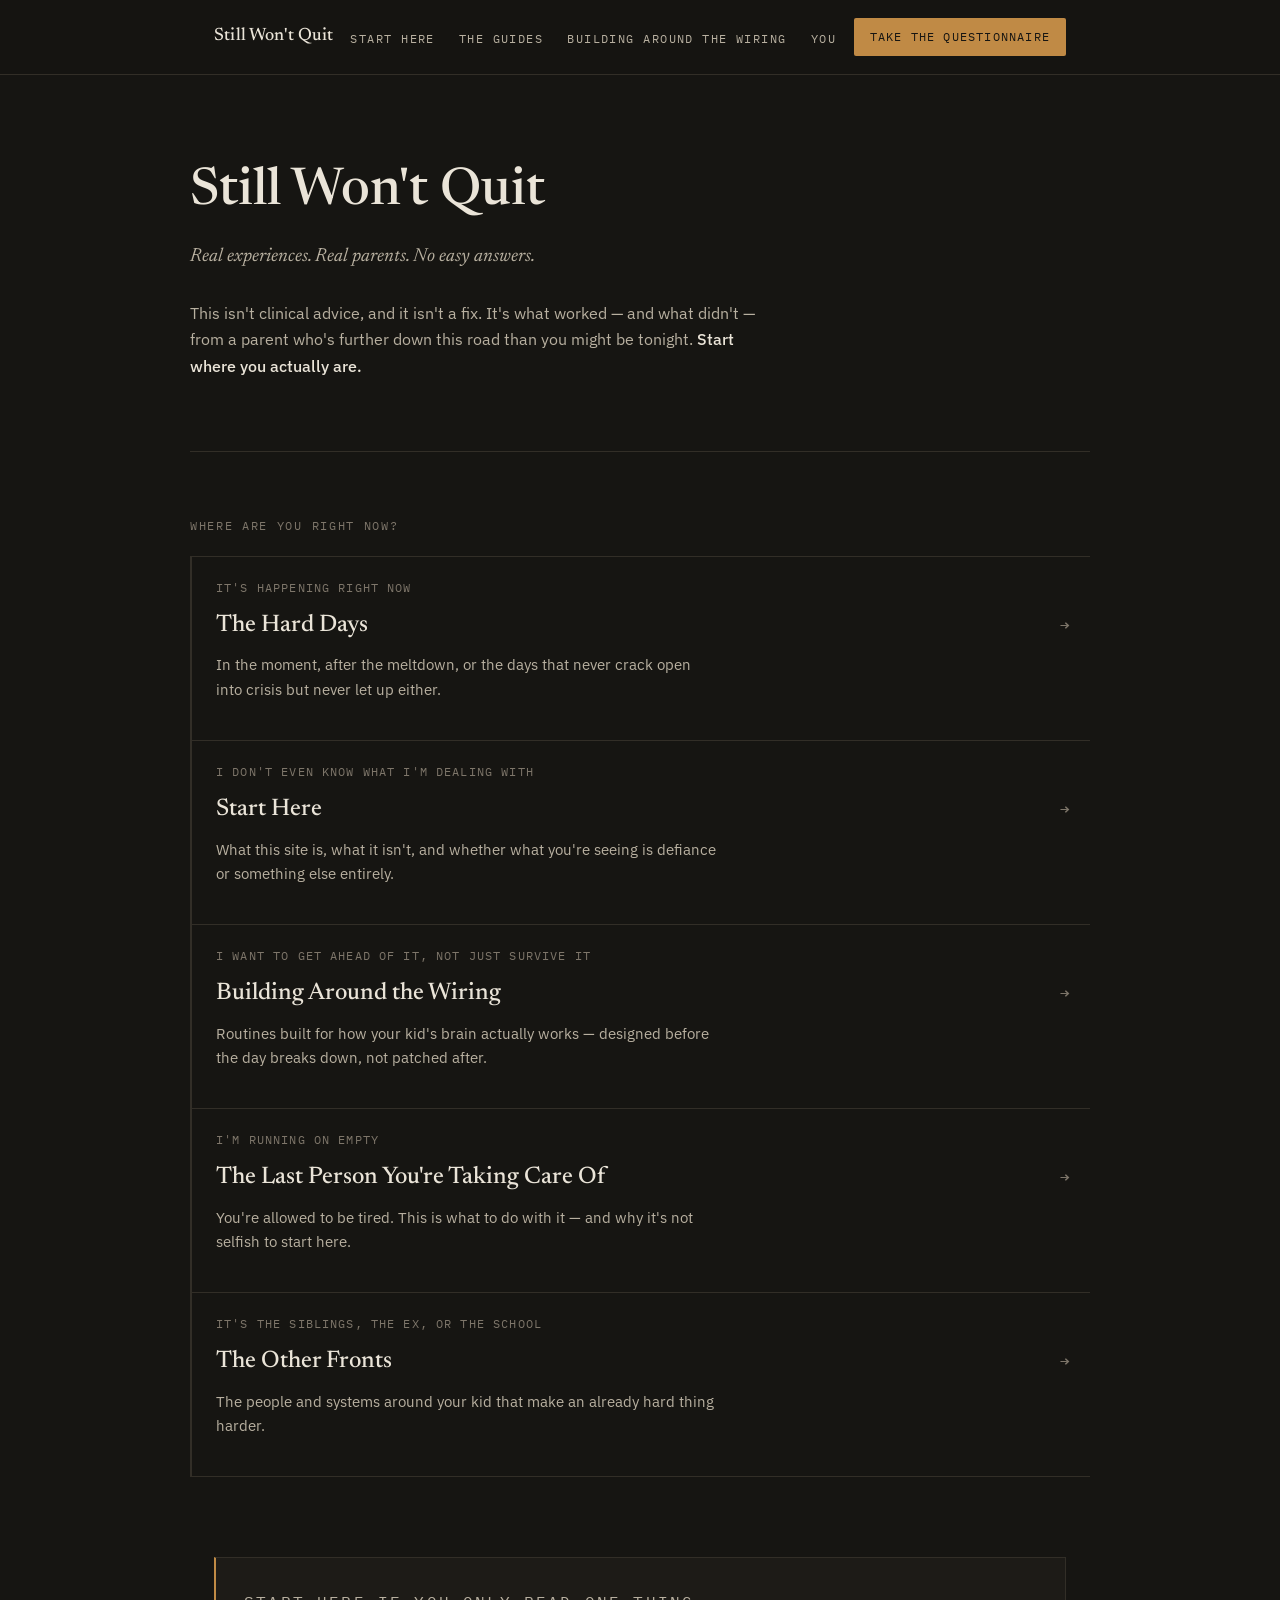
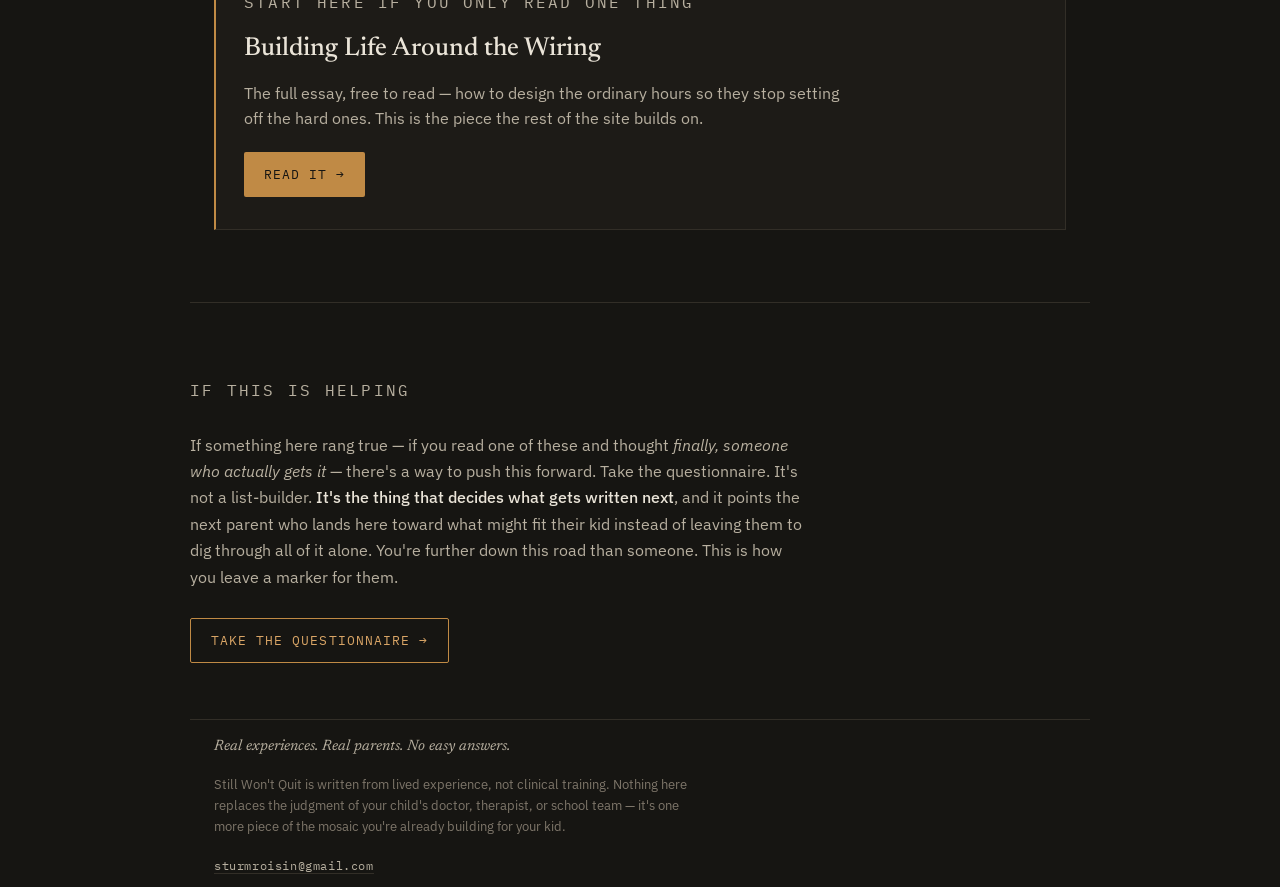
==== commit 2902587d: "Add files via upload" ====
--- a/index.html
+++ b/index.html
@@ -3,530 +3,87 @@
 <head>
 <meta charset="UTF-8">
 <meta name="viewport" content="width=device-width, initial-scale=1.0">
-<title>Parent Pathfinder — Where Do You Start?</title>
-<link href="https://fonts.googleapis.com/css2?family=Lora:ital,wght@0,400;0,600;1,400&family=DM+Sans:wght@300;400;500&display=swap" rel="stylesheet">
-<style>
-  :root {
-    --ink: #1a1a2e;
-    --paper: #faf8f3;
-    --warm: #e8e0d0;
-    --accent: #7c6b52;
-    --accent-light: #b5a48a;
-    --rule: #d8d0c0;
-    --highlight: #f0ebe2;
-  }
-
-  * { box-sizing: border-box; margin: 0; padding: 0; }
-
-  body {
-    background: var(--paper);
-    color: var(--ink);
-    font-family: 'DM Sans', sans-serif;
-    font-weight: 300;
-    min-height: 100vh;
-    padding-bottom: 80px;
-  }
-
-  .site-header {
-    background: var(--ink);
-    color: var(--paper);
-    padding: 48px 32px 40px;
-    position: relative;
-    overflow: hidden;
-  }
-  .site-header::before {
-    content: '';
-    position: absolute;
-    top: -40px; right: -40px;
-    width: 220px; height: 220px;
-    border-radius: 50%;
-    border: 1px solid rgba(255,255,255,0.07);
-  }
-  .header-inner { max-width: 680px; margin: 0 auto; position: relative; z-index: 1; }
-  .header-label {
-    font-size: 11px;
-    letter-spacing: 0.2em;
-    text-transform: uppercase;
-    color: var(--accent-light);
-    margin-bottom: 14px;
-  }
-  .header-title {
-    font-family: 'Lora', serif;
-    font-size: clamp(24px, 4.5vw, 36px);
-    font-weight: 400;
-    line-height: 1.25;
-    margin-bottom: 16px;
-  }
-  .header-title em { font-style: italic; color: var(--accent-light); }
-  .header-desc {
-    font-size: 15px;
-    line-height: 1.7;
-    color: rgba(250,248,243,0.65);
-    max-width: 520px;
-  }
-
-  .main { max-width: 680px; margin: 0 auto; padding: 52px 32px 0; }
-
-  /* Step system */
-  .step { display: none; }
-  .step.active { display: block; }
-
-  .step-label {
-    font-size: 11px;
-    letter-spacing: 0.2em;
-    text-transform: uppercase;
-    color: var(--accent-light);
-    margin-bottom: 8px;
-  }
-  .step-question {
-    font-family: 'Lora', serif;
-    font-size: clamp(18px, 3vw, 24px);
-    font-weight: 400;
-    line-height: 1.4;
-    color: var(--ink);
-    margin-bottom: 8px;
-  }
-  .step-hint {
-    font-size: 13.5px;
-    color: var(--accent-light);
-    line-height: 1.6;
-    margin-bottom: 32px;
-    font-style: italic;
-  }
-
-  /* Options */
-  .options { display: flex; flex-direction: column; gap: 12px; }
-  .option-btn {
-    background: white;
-    border: 1px solid var(--rule);
-    border-radius: 8px;
-    padding: 16px 20px;
-    text-align: left;
-    cursor: pointer;
-    font-family: 'DM Sans', sans-serif;
-    font-size: 15px;
-    font-weight: 400;
-    color: var(--ink);
-    line-height: 1.5;
-    transition: border-color 0.2s, background 0.2s, transform 0.1s;
-    display: flex;
-    align-items: center;
-    gap: 14px;
-  }
-  .option-btn:hover {
-    border-color: var(--accent);
-    background: var(--highlight);
-    transform: translateX(3px);
-  }
-  .option-btn.selected {
-    border-color: var(--accent);
-    background: var(--highlight);
-  }
-  .option-icon {
-    width: 32px;
-    height: 32px;
-    border-radius: 50%;
-    background: var(--warm);
-    display: flex;
-    align-items: center;
-    justify-content: center;
-    font-size: 15px;
-    flex-shrink: 0;
-  }
-  .option-text { flex: 1; }
-  .option-title { font-weight: 500; display: block; margin-bottom: 2px; }
-  .option-sub { font-size: 13px; color: var(--accent-light); display: block; }
-
-  /* Checkbox options for multi-select */
-  .check-options { display: flex; flex-direction: column; gap: 10px; }
-  .check-option {
-    display: flex;
-    align-items: center;
-    gap: 12px;
-    background: white;
-    border: 1px solid var(--rule);
-    border-radius: 8px;
-    padding: 13px 18px;
-    cursor: pointer;
-    transition: border-color 0.2s, background 0.2s;
-    font-size: 14.5px;
-    color: var(--ink);
-  }
-  .check-option:hover { border-color: var(--accent); background: var(--highlight); }
-  .check-option.checked { border-color: var(--accent); background: var(--highlight); }
-  .check-option input { accent-color: var(--accent); width: 16px; height: 16px; flex-shrink: 0; }
-
-  /* Navigation */
-  .nav-row {
-    display: flex;
-    align-items: center;
-    justify-content: space-between;
-    margin-top: 36px;
-  }
-  .btn-next {
-    background: var(--ink);
-    color: var(--paper);
-    border: none;
-    border-radius: 6px;
-    padding: 14px 32px;
-    font-family: 'DM Sans', sans-serif;
-    font-size: 15px;
-    font-weight: 500;
-    cursor: pointer;
-    transition: opacity 0.2s;
-  }
-  .btn-next:hover { opacity: 0.85; }
-  .btn-next:disabled { opacity: 0.4; cursor: not-allowed; }
-  .btn-back {
-    background: transparent;
-    border: none;
-    color: var(--accent-light);
-    font-family: 'DM Sans', sans-serif;
-    font-size: 14px;
-    cursor: pointer;
-    padding: 8px 0;
-  }
-  .btn-back:hover { color: var(--accent); }
-
-  /* Progress dots */
-  .progress-dots {
-    display: flex;
-    gap: 8px;
-    justify-content: center;
-    margin-bottom: 48px;
-  }
-  .dot {
-    width: 8px;
-    height: 8px;
-    border-radius: 50%;
-    background: var(--warm);
-    transition: background 0.3s;
-  }
-  .dot.active { background: var(--accent); }
-  .dot.done { background: var(--accent-light); }
-
-  /* Routing message */
-  .routing-card {
-    background: var(--ink);
-    color: var(--paper);
-    border-radius: 10px;
-    padding: 40px 36px;
-    text-align: center;
-    margin-top: 16px;
-  }
-  .routing-card h2 {
-    font-family: 'Lora', serif;
-    font-size: 22px;
-    font-weight: 400;
-    margin-bottom: 12px;
-  }
-  .routing-card p {
-    font-size: 14px;
-    color: rgba(250,248,243,0.65);
-    line-height: 1.7;
-    margin-bottom: 28px;
-    max-width: 420px;
-    margin-left: auto;
-    margin-right: auto;
-  }
-  .btn-go {
-    background: var(--paper);
-    color: var(--ink);
-    border: none;
-    border-radius: 6px;
-    padding: 14px 40px;
-    font-family: 'DM Sans', sans-serif;
-    font-size: 15px;
-    font-weight: 500;
-    cursor: pointer;
-    transition: opacity 0.2s;
-    text-decoration: none;
-    display: inline-block;
-  }
-  .btn-go:hover { opacity: 0.85; }
-
-  @media (max-width: 540px) {
-    .site-header, .main { padding-left: 20px; padding-right: 20px; }
-  }
-</style>
+<title>Still Won't Quit — Real experiences. Real parents. No easy answers.</title>
+<meta name="description" content="A resource site for parents navigating demand avoidance, defiance, and daily behavioral challenges. Written by a parent further down the same road.">
+<link rel="stylesheet" href="style.css">
 </head>
 <body>
 
-<header class="site-header">
-  <div class="header-inner">
-    <div class="header-label">Parent Pathfinder</div>
-    <h1 class="header-title">Let's find the right<br><em>place to start.</em></h1>
-    <p class="header-desc">A few quick questions to make sure you get the questionnaire that fits your situation. There are no wrong answers — every path leads somewhere useful.</p>
+<nav class="site-nav">
+  <div class="nav-inner">
+    <a href="index.html" class="nav-mark">Still Won't Quit</a>
+    <ul class="nav-links">
+      <li><a href="start-here.html">Start Here</a></li>
+      <li><a href="guides.html">The Guides</a></li>
+      <li><a href="building-around-the-wiring.html">Building Around the Wiring</a></li>
+      <li><a href="you.html">You</a></li>
+    </ul>
+    <a href="questionnaire.html" class="nav-cta">Take the Questionnaire</a>
   </div>
+</nav>
+
+<header class="hero wrap-wide">
+  <h1>Still Won't Quit</h1>
+  <p class="tagline">Real experiences. Real parents. No easy answers.</p>
+  <p class="orient">This isn't clinical advice, and it isn't a fix. It's what worked — and what didn't — from a parent who's further down this road than you might be tonight. <strong>Start where you actually are.</strong></p>
 </header>
 
-<main class="main">
+<section class="hallway wrap-wide">
+  <p class="hallway-label">Where are you right now?</p>
 
-  <div class="progress-dots">
-    <div class="dot active" id="dot-1"></div>
-    <div class="dot" id="dot-2"></div>
-    <div class="dot" id="dot-3"></div>
-    <div class="dot" id="dot-4"></div>
-    <div class="dot" id="dot-5"></div>
+  <a href="guides.html#hard-days" class="door">
+    <div class="door-eyebrow">It's happening right now</div>
+    <div class="door-title">The Hard Days <span class="door-arrow">&rarr;</span></div>
+    <p class="door-desc">In the moment, after the meltdown, or the days that never crack open into crisis but never let up either.</p>
+  </a>
+
+  <a href="start-here.html" class="door">
+    <div class="door-eyebrow">I don't even know what I'm dealing with</div>
+    <div class="door-title">Start Here <span class="door-arrow">&rarr;</span></div>
+    <p class="door-desc">What this site is, what it isn't, and whether what you're seeing is defiance or something else entirely.</p>
+  </a>
+
+  <a href="building-around-the-wiring.html" class="door">
+    <div class="door-eyebrow">I want to get ahead of it, not just survive it</div>
+    <div class="door-title">Building Around the Wiring <span class="door-arrow">&rarr;</span></div>
+    <p class="door-desc">Routines built for how your kid's brain actually works — designed before the day breaks down, not patched after.</p>
+  </a>
+
+  <a href="you.html" class="door">
+    <div class="door-eyebrow">I'm running on empty</div>
+    <div class="door-title">The Last Person You're Taking Care Of <span class="door-arrow">&rarr;</span></div>
+    <p class="door-desc">You're allowed to be tired. This is what to do with it — and why it's not selfish to start here.</p>
+  </a>
+
+  <a href="guides.html#other-fronts" class="door">
+    <div class="door-eyebrow">It's the siblings, the ex, or the school</div>
+    <div class="door-title">The Other Fronts <span class="door-arrow">&rarr;</span></div>
+    <p class="door-desc">The people and systems around your kid that make an already hard thing harder.</p>
+  </a>
+</section>
+
+<section class="wrap-wide">
+  <div class="featured">
+    <p class="eyebrow">Start here if you only read one thing</p>
+    <h2>Building Life Around the Wiring</h2>
+    <p>The full essay, free to read — how to design the ordinary hours so they stop setting off the hard ones. This is the piece the rest of the site builds on.</p>
+    <a href="building-around-the-wiring.html" class="btn">Read it &rarr;</a>
   </div>
+</section>
 
-  <!-- STEP 1: Diagnosis? -->
-  <div class="step active" id="step-1">
-    <div class="step-label">Question 1 of 5</div>
-    <div class="step-question">Has your child received a formal diagnosis from a doctor, psychiatrist, or psychologist?</div>
-    <p class="step-hint">A diagnosis given by a licensed professional — not a self-assessment or school observation alone.</p>
-    <div class="options">
-      <button class="option-btn" onclick="selectOption(1, 'yes')">
-        <div class="option-icon">✓</div>
-        <div class="option-text">
-          <span class="option-title">Yes — my child has a formal diagnosis</span>
-        </div>
-      </button>
-      <button class="option-btn" onclick="selectOption(1, 'inprocess')">
-        <div class="option-icon">⟳</div>
-        <div class="option-text">
-          <span class="option-title">We're in the process of getting evaluated</span>
-          <span class="option-sub">Appointments made or assessment underway</span>
-        </div>
-      </button>
-      <button class="option-btn" onclick="selectOption(1, 'no')">
-        <div class="option-icon">?</div>
-        <div class="option-text">
-          <span class="option-title">No diagnosis yet — but something is going on</span>
-          <span class="option-sub">I know something isn't right. We just don't have a label yet.</span>
-        </div>
-      </button>
-    </div>
-    <div class="nav-row">
-      <div></div>
-      <button class="btn-next" id="next-1" disabled onclick="goNext(1)">Continue →</button>
-    </div>
+<section class="ask wrap-wide">
+  <div class="ask-inner">
+    <p class="eyebrow">If this is helping</p>
+    <p>If something here rang true — if you read one of these and thought <em>finally, someone who actually gets it</em> — there's a way to push this forward. Take the questionnaire. It's not a list-builder. <strong>It's the thing that decides what gets written next</strong>, and it points the next parent who lands here toward what might fit their kid instead of leaving them to dig through all of it alone. You're further down this road than someone. This is how you leave a marker for them.</p>
+    <a href="questionnaire.html" class="btn-ghost">Take the questionnaire &rarr;</a>
   </div>
+</section>
 
-  <!-- STEP 2: Which diagnosis -->
-  <div class="step" id="step-2">
-    <div class="step-label">Question 2 of 5</div>
-    <div class="step-question">Which of the following describes your child's diagnosis?</div>
-    <p class="step-hint">Select all that apply. It's common for kids to have more than one.</p>
-    <div class="check-options" id="dx-options">
-      <label class="check-option" onclick="toggleCheck(this)"><input type="checkbox" value="ADHD"> ADHD</label>
-      <label class="check-option" onclick="toggleCheck(this)"><input type="checkbox" value="ODD"> ODD — Oppositional Defiant Disorder</label>
-      <label class="check-option" onclick="toggleCheck(this)"><input type="checkbox" value="Autism"> Autism / Autism Spectrum Disorder (ASD)</label>
-      <label class="check-option" onclick="toggleCheck(this)"><input type="checkbox" value="PDA"> PDA — Pathological Demand Avoidance</label>
-      <label class="check-option" onclick="toggleCheck(this)"><input type="checkbox" value="DMDD"> DMDD — Disruptive Mood Dysregulation Disorder</label>
-      <label class="check-option" onclick="toggleCheck(this)"><input type="checkbox" value="IED"> IED — Intermittent Explosive Disorder</label>
-      <label class="check-option" onclick="toggleCheck(this)"><input type="checkbox" value="Conduct Disorder"> Conduct Disorder</label>
-      <label class="check-option" onclick="toggleCheck(this)"><input type="checkbox" value="Other"> Something else</label>
-    </div>
-    <div class="nav-row">
-      <button class="btn-back" onclick="goBack(2)">← Back</button>
-      <button class="btn-next" id="next-2" disabled onclick="goNext(2)">Continue →</button>
-    </div>
-  </div>
+<footer class="wrap-wide">
+  <p class="tagline">Real experiences. Real parents. No easy answers.</p>
+  <p class="fine">Still Won't Quit is written from lived experience, not clinical training. Nothing here replaces the judgment of your child's doctor, therapist, or school team — it's one more piece of the mosaic you're already building for your kid.</p>
+  <p class="contact"><a href="mailto:sturmroisin@gmail.com">sturmroisin@gmail.com</a></p>
+</footer>
 
-  <!-- STEP 3: Defiance -->
-  <div class="step" id="step-3">
-    <div class="step-label">Question 3 of 5</div>
-    <div class="step-question">How much of a daily challenge is defiance in your home?</div>
-    <p class="step-hint">Arguing, refusing, pushing back on nearly everything — how central is this to your daily experience?</p>
-    <div class="options">
-      <button class="option-btn" onclick="selectOption(3, 'primary')">
-        <div class="option-icon">🔴</div>
-        <div class="option-text">
-          <span class="option-title">It's our biggest struggle — it affects everything</span>
-          <span class="option-sub">Most days revolve around managing defiant behavior</span>
-        </div>
-      </button>
-      <button class="option-btn" onclick="selectOption(3, 'significant')">
-        <div class="option-icon">🟡</div>
-        <div class="option-text">
-          <span class="option-title">It's significant but not the only thing we deal with</span>
-          <span class="option-sub">A real challenge, alongside other things</span>
-        </div>
-      </button>
-      <button class="option-btn" onclick="selectOption(3, 'mild')">
-        <div class="option-icon">🟢</div>
-        <div class="option-text">
-          <span class="option-title">It comes and goes — or it's mild compared to other challenges</span>
-          <span class="option-sub">Other things feel harder than defiance right now</span>
-        </div>
-      </button>
-    </div>
-    <div class="nav-row">
-      <button class="btn-back" onclick="goBack(3)">← Back</button>
-      <button class="btn-next" id="next-3" disabled onclick="goNext(3)">Continue →</button>
-    </div>
-  </div>
-
-  <!-- STEP 4: Help sought -->
-  <div class="step" id="step-4">
-    <div class="step-label">Question 4 of 5</div>
-    <div class="step-question">Have you worked with any professional to help your child?</div>
-    <p class="step-hint">Therapy, psychiatry, medication, school services, ABA, occupational therapy, PCIT — anything counts.</p>
-    <div class="options">
-      <button class="option-btn" onclick="selectOption(4, 'yes')">
-        <div class="option-icon">✓</div>
-        <div class="option-text">
-          <span class="option-title">Yes — we've worked with at least one professional</span>
-        </div>
-      </button>
-      <button class="option-btn" onclick="selectOption(4, 'no')">
-        <div class="option-icon">→</div>
-        <div class="option-text">
-          <span class="option-title">Not yet — still figuring out where to start</span>
-        </div>
-      </button>
-    </div>
-    <div class="nav-row">
-      <button class="btn-back" onclick="goBack(4)">← Back</button>
-      <button class="btn-next" id="next-4" disabled onclick="goNext(4)">Continue →</button>
-    </div>
-  </div>
-
-  <!-- STEP 5: How long -->
-  <div class="step" id="step-5">
-    <div class="step-label">Question 5 of 5</div>
-    <div class="step-question">How long have you been navigating this?</div>
-    <p class="step-hint">From when you first knew something was different — not from when you got a diagnosis.</p>
-    <div class="options">
-      <button class="option-btn" onclick="selectOption(5, 'lessthan1')">
-        <div class="option-icon">🌱</div>
-        <div class="option-text">
-          <span class="option-title">Less than one year</span>
-          <span class="option-sub">Still early in this journey</span>
-        </div>
-      </button>
-      <button class="option-btn" onclick="selectOption(5, '1to3')">
-        <div class="option-icon">📅</div>
-        <div class="option-text">
-          <span class="option-title">1 to 3 years</span>
-        </div>
-      </button>
-      <button class="option-btn" onclick="selectOption(5, '3to6')">
-        <div class="option-icon">📅</div>
-        <div class="option-text">
-          <span class="option-title">3 to 6 years</span>
-        </div>
-      </button>
-      <button class="option-btn" onclick="selectOption(5, 'morethan6')">
-        <div class="option-icon">🏔️</div>
-        <div class="option-text">
-          <span class="option-title">More than 6 years</span>
-          <span class="option-sub">Deep in it</span>
-        </div>
-      </button>
-    </div>
-    <div class="nav-row">
-      <button class="btn-back" onclick="goBack(5)">← Back</button>
-      <button class="btn-next" id="next-5" disabled onclick="route()">See My Questionnaire →</button>
-    </div>
-  </div>
-
-  <!-- ROUTING RESULT -->
-  <div class="step" id="step-route">
-    <div class="routing-card" id="routing-card">
-      <!-- Filled by JS -->
-    </div>
-  </div>
-
-</main>
-
-<script>
-  const answers = { q1: null, dx: [], q3: null, q4: null, q5: null };
-
-  function selectOption(step, value) {
-    const stepEl = document.getElementById('step-' + step);
-    stepEl.querySelectorAll('.option-btn').forEach(b => b.classList.remove('selected'));
-    event.currentTarget.classList.add('selected');
-
-    if (step === 1) answers.q1 = value;
-    if (step === 3) answers.q3 = value;
-    if (step === 4) answers.q4 = value;
-    if (step === 5) answers.q5 = value;
-
-    document.getElementById('next-' + step).disabled = false;
-  }
-
-  function toggleCheck(label) {
-    label.classList.toggle('checked');
-    const cb = label.querySelector('input');
-    cb.checked = !cb.checked;
-    const checked = document.querySelectorAll('#dx-options input:checked');
-    document.getElementById('next-2').disabled = checked.length === 0;
-    answers.dx = Array.from(checked).map(c => c.value);
-  }
-
-  function updateDots(activeStep) {
-    for (let i = 1; i <= 5; i++) {
-      const dot = document.getElementById('dot-' + i);
-      if (i < activeStep) { dot.className = 'dot done'; }
-      else if (i === activeStep) { dot.className = 'dot active'; }
-      else { dot.className = 'dot'; }
-    }
-  }
-
-  function goNext(current) {
-    // Skip step 2 if no diagnosis
-    let next = current + 1;
-    if (current === 1 && answers.q1 !== 'yes') {
-      next = 3; // skip diagnosis list
-    }
-    document.getElementById('step-' + current).classList.remove('active');
-    document.getElementById('step-' + next).classList.add('active');
-    updateDots(next);
-    window.scrollTo(0, 0);
-  }
-
-  function goBack(current) {
-    let prev = current - 1;
-    if (current === 3 && answers.q1 !== 'yes') {
-      prev = 1;
-    }
-    document.getElementById('step-' + current).classList.remove('active');
-    document.getElementById('step-' + prev).classList.add('active');
-    updateDots(prev);
-    window.scrollTo(0, 0);
-  }
-
-  function route() {
-    document.getElementById('step-5').classList.remove('active');
-    document.getElementById('step-route').classList.add('active');
-    document.querySelector('.progress-dots').style.display = 'none';
-    window.scrollTo(0, 0);
-
-    const card = document.getElementById('routing-card');
-
-    // Routing logic
-    const hasDx = answers.q1 === 'yes';
-    const defiant = answers.q3 === 'primary' || answers.q3 === 'significant';
-    const helpSought = answers.q4 === 'yes';
-    const longerThan1yr = answers.q5 !== 'lessthan1';
-
-    let dest, title, desc;
-
-    if (hasDx && defiant && helpSought && longerThan1yr) {
-      // Q1 — Primary
-      dest = 'q1.html';
-      title = "You're in the right place.";
-      desc = "Based on your answers, we'd like you to complete our primary questionnaire. Your experience — navigating a diagnosed, defiant child with professional help over time — is exactly what this resource is built around. Your honesty will help other parents find their way faster than you did.";
-    } else if (hasDx && !defiant) {
-      // Q2 — Diagnosed, defiance not primary
-      dest = 'q2.html';
-      title = "We have questions for you too.";
-      desc = "Your child has a diagnosis but defiance isn't your primary challenge right now. That's a different and equally important experience — and we want to capture it. Your questionnaire focuses on the broader journey of navigating a diagnosis and the system around it.";
-    } else {
-      // Q3 — No diagnosis or early stage
-      dest = 'q3.html';
-      title = "You belong here too.";
-      desc = "Whether you're still seeking a diagnosis, just starting out, or haven't found the right professional help yet — your experience matters. Your questionnaire is built for where you are right now. You don't have to have everything figured out to have something important to say.";
-    }
-
-    card.innerHTML = `
-      <h2>${title}</h2>
-      <p>${desc}</p>
-      <a href="${dest}" class="btn-go">Take Me to My Questionnaire →</a>
-    `;
-  }
-</script>
 </body>
 </html>
--- a/style.css
+++ b/style.css
@@ -0,0 +1,417 @@
+/* Still Won't Quit — shared stylesheet
+   Design system: dark room, one light on. Same register as @still.wont.quit.
+   Display: Newsreader (serif, literary, slightly worn)
+   Body: IBM Plex Sans (utilitarian, manual-like)
+   Labels: IBM Plex Mono (field-guide, instruction-sheet quality)
+*/
+
+@import url('https://fonts.googleapis.com/css2?family=Newsreader:ital,opsz,wght@0,6..72,400;0,6..72,500;0,6..72,600;1,6..72,400;1,6..72,500&family=IBM+Plex+Sans:wght@400;500;600&family=IBM+Plex+Mono:wght@400;500&display=swap');
+
+:root {
+  --ink: #161512;
+  --ink-2: #1D1B17;
+  --paper: #EAE4D8;
+  --paper-dim: #B8B0A0;
+  --ember: #C08A45;
+  --ember-bright: #D9A566;
+  --dust: #7E766A;
+  --line: #322E27;
+  --max: 720px;
+  --max-wide: 900px;
+}
+
+* { box-sizing: border-box; }
+
+html {
+  scroll-behavior: smooth;
+}
+
+body {
+  margin: 0;
+  background: var(--ink);
+  color: var(--paper);
+  font-family: 'IBM Plex Sans', -apple-system, sans-serif;
+  font-size: 17px;
+  line-height: 1.65;
+  -webkit-font-smoothing: antialiased;
+}
+
+/* Focus visibility */
+a:focus-visible, button:focus-visible {
+  outline: 2px solid var(--ember-bright);
+  outline-offset: 3px;
+}
+
+/* ---------- Nav ---------- */
+.site-nav {
+  position: sticky;
+  top: 0;
+  z-index: 20;
+  background: rgba(22, 21, 18, 0.92);
+  backdrop-filter: blur(6px);
+  border-bottom: 1px solid var(--line);
+}
+
+.nav-inner {
+  max-width: var(--max-wide);
+  margin: 0 auto;
+  padding: 18px 24px;
+  display: flex;
+  align-items: center;
+  justify-content: space-between;
+  gap: 16px;
+  flex-wrap: wrap;
+}
+
+.nav-mark {
+  font-family: 'Newsreader', serif;
+  font-size: 18px;
+  font-weight: 500;
+  color: var(--paper);
+  text-decoration: none;
+  letter-spacing: 0.01em;
+}
+
+.nav-links {
+  display: flex;
+  gap: 24px;
+  flex-wrap: wrap;
+  list-style: none;
+  margin: 0;
+  padding: 0;
+}
+
+.nav-links a {
+  font-family: 'IBM Plex Mono', monospace;
+  font-size: 12px;
+  letter-spacing: 0.12em;
+  text-transform: uppercase;
+  color: var(--paper-dim);
+  text-decoration: none;
+  padding-bottom: 3px;
+  border-bottom: 1px solid transparent;
+  transition: color 0.2s ease, border-color 0.2s ease;
+}
+
+.nav-links a:hover,
+.nav-links a.active {
+  color: var(--ember-bright);
+  border-bottom-color: var(--ember);
+}
+
+.nav-cta {
+  font-family: 'IBM Plex Mono', monospace;
+  font-size: 12px;
+  letter-spacing: 0.1em;
+  text-transform: uppercase;
+  color: var(--ink);
+  background: var(--ember);
+  text-decoration: none;
+  padding: 9px 16px;
+  border-radius: 2px;
+  transition: background 0.2s ease;
+  white-space: nowrap;
+}
+
+.nav-cta:hover { background: var(--ember-bright); }
+
+/* ---------- Layout helpers ---------- */
+.wrap {
+  max-width: var(--max);
+  margin: 0 auto;
+  padding: 0 24px;
+}
+
+.wrap-wide {
+  max-width: var(--max-wide);
+  margin: 0 auto;
+  padding: 0 24px;
+}
+
+.eyebrow {
+  font-family: 'IBM Plex Mono', monospace;
+  font-size: 12px;
+  letter-spacing: 0.14em;
+  text-transform: uppercase;
+  color: var(--ember);
+  margin: 0 0 10px 0;
+}
+
+h1, h2, h3 {
+  font-family: 'Newsreader', serif;
+  font-weight: 500;
+  color: var(--paper);
+  margin: 0;
+}
+
+/* ---------- Hero ---------- */
+.hero {
+  padding: 88px 0 56px;
+}
+
+.hero h1 {
+  font-size: clamp(34px, 5vw, 52px);
+  line-height: 1.15;
+  max-width: 15ch;
+}
+
+.hero .tagline {
+  font-family: 'Newsreader', serif;
+  font-style: italic;
+  font-size: 19px;
+  color: var(--paper-dim);
+  margin-top: 18px;
+  max-width: 42ch;
+}
+
+.hero .orient {
+  margin-top: 28px;
+  max-width: 58ch;
+  color: var(--paper-dim);
+  font-size: 16px;
+}
+
+.hero .orient strong {
+  color: var(--paper);
+  font-weight: 500;
+}
+
+/* ---------- The Hallway (router) ---------- */
+.hallway {
+  padding: 24px 0 72px;
+  border-top: 1px solid var(--line);
+}
+
+.hallway-label {
+  font-family: 'IBM Plex Mono', monospace;
+  font-size: 12px;
+  letter-spacing: 0.14em;
+  text-transform: uppercase;
+  color: var(--dust);
+  margin: 40px 0 20px 0;
+}
+
+.door {
+  display: block;
+  text-decoration: none;
+  padding: 22px 20px 22px 24px;
+  border-left: 2px solid var(--line);
+  border-bottom: 1px solid var(--line);
+  transition: border-left-color 0.25s ease, background 0.25s ease, padding-left 0.25s ease;
+}
+
+.door:first-of-type { border-top: 1px solid var(--line); }
+
+.door:hover, .door:focus-visible {
+  border-left-color: var(--ember);
+  background: linear-gradient(90deg, rgba(192,138,69,0.08), transparent 60%);
+  padding-left: 30px;
+}
+
+.door-eyebrow {
+  font-family: 'IBM Plex Mono', monospace;
+  font-size: 11.5px;
+  letter-spacing: 0.1em;
+  text-transform: uppercase;
+  color: var(--dust);
+  margin-bottom: 8px;
+}
+
+.door:hover .door-eyebrow, .door:focus-visible .door-eyebrow {
+  color: var(--ember-bright);
+}
+
+.door-title {
+  font-family: 'Newsreader', serif;
+  font-size: 24px;
+  font-weight: 500;
+  color: var(--paper);
+  display: flex;
+  align-items: baseline;
+  justify-content: space-between;
+  gap: 12px;
+}
+
+.door-arrow {
+  font-family: 'IBM Plex Mono', monospace;
+  font-size: 16px;
+  color: var(--dust);
+  transition: transform 0.25s ease, color 0.25s ease;
+}
+
+.door:hover .door-arrow, .door:focus-visible .door-arrow {
+  transform: translateX(4px);
+  color: var(--ember);
+}
+
+.door-desc {
+  margin-top: 8px;
+  color: var(--paper-dim);
+  font-size: 15px;
+  max-width: 56ch;
+}
+
+/* ---------- Featured read ---------- */
+.featured {
+  margin: 8px 0 72px;
+  padding: 32px 28px;
+  border: 1px solid var(--line);
+  border-left: 2px solid var(--ember);
+  background: var(--ink-2);
+}
+
+.featured .eyebrow { margin-bottom: 12px; }
+
+.featured h2 {
+  font-size: 26px;
+  margin-bottom: 10px;
+}
+
+.featured p {
+  color: var(--paper-dim);
+  font-size: 15.5px;
+  max-width: 60ch;
+  margin: 0 0 20px 0;
+}
+
+/* ---------- Buttons / links ---------- */
+.btn {
+  display: inline-block;
+  font-family: 'IBM Plex Mono', monospace;
+  font-size: 13px;
+  letter-spacing: 0.08em;
+  text-transform: uppercase;
+  text-decoration: none;
+  color: var(--ink);
+  background: var(--ember);
+  padding: 12px 20px;
+  border-radius: 2px;
+  transition: background 0.2s ease;
+}
+
+.btn:hover { background: var(--ember-bright); }
+
+.btn-ghost {
+  display: inline-block;
+  font-family: 'IBM Plex Mono', monospace;
+  font-size: 13px;
+  letter-spacing: 0.08em;
+  text-transform: uppercase;
+  text-decoration: none;
+  color: var(--ember-bright);
+  border: 1px solid var(--ember-dim, var(--ember));
+  padding: 11px 20px;
+  border-radius: 2px;
+  transition: border-color 0.2s ease, color 0.2s ease;
+}
+
+.btn-ghost:hover { border-color: var(--ember-bright); }
+
+/* ---------- Ask block (questionnaire) ---------- */
+.ask {
+  padding: 56px 0;
+  border-top: 1px solid var(--line);
+}
+
+.ask-inner {
+  max-width: 62ch;
+}
+
+.ask p {
+  color: var(--paper-dim);
+  font-size: 16px;
+  margin: 18px 0 28px 0;
+}
+
+.ask p strong { color: var(--paper); font-weight: 500; }
+
+/* ---------- Footer ---------- */
+footer {
+  border-top: 1px solid var(--line);
+  padding: 40px 0 56px;
+}
+
+footer .tagline {
+  font-family: 'Newsreader', serif;
+  font-style: italic;
+  color: var(--paper-dim);
+  font-size: 15px;
+}
+
+footer .fine {
+  margin-top: 14px;
+  color: var(--dust);
+  font-size: 13px;
+  max-width: 60ch;
+  line-height: 1.6;
+}
+
+footer .contact {
+  margin-top: 18px;
+  font-family: 'IBM Plex Mono', monospace;
+  font-size: 12px;
+  letter-spacing: 0.05em;
+}
+
+footer .contact a {
+  color: var(--paper-dim);
+  text-decoration: none;
+  border-bottom: 1px solid var(--line);
+}
+
+footer .contact a:hover { color: var(--ember-bright); border-color: var(--ember); }
+
+/* ---------- Placeholder page ---------- */
+.placeholder-body {
+  padding: 96px 0 120px;
+}
+
+.placeholder-body .eyebrow { margin-bottom: 16px; }
+
+.placeholder-body h1 {
+  font-size: clamp(30px, 4.5vw, 42px);
+  max-width: 18ch;
+}
+
+.placeholder-body .note {
+  margin-top: 24px;
+  color: var(--paper-dim);
+  max-width: 58ch;
+  font-size: 16px;
+}
+
+.placeholder-list {
+  margin-top: 40px;
+  padding-top: 28px;
+  border-top: 1px solid var(--line);
+}
+
+.placeholder-list .item {
+  padding: 16px 0;
+  border-bottom: 1px solid var(--line);
+  color: var(--paper-dim);
+  font-size: 15px;
+}
+
+.placeholder-list .item strong {
+  display: block;
+  font-family: 'Newsreader', serif;
+  font-size: 18px;
+  color: var(--paper);
+  font-weight: 500;
+  margin-bottom: 4px;
+}
+
+/* ---------- Reduced motion ---------- */
+@media (prefers-reduced-motion: reduce) {
+  * { transition: none !important; scroll-behavior: auto !important; }
+}
+
+/* ---------- Mobile ---------- */
+@media (max-width: 640px) {
+  .hero { padding: 56px 0 40px; }
+  .nav-links { display: none; }
+  .nav-inner { justify-content: space-between; }
+  .door-title { font-size: 21px; }
+  .featured { padding: 24px 20px; }
+}
